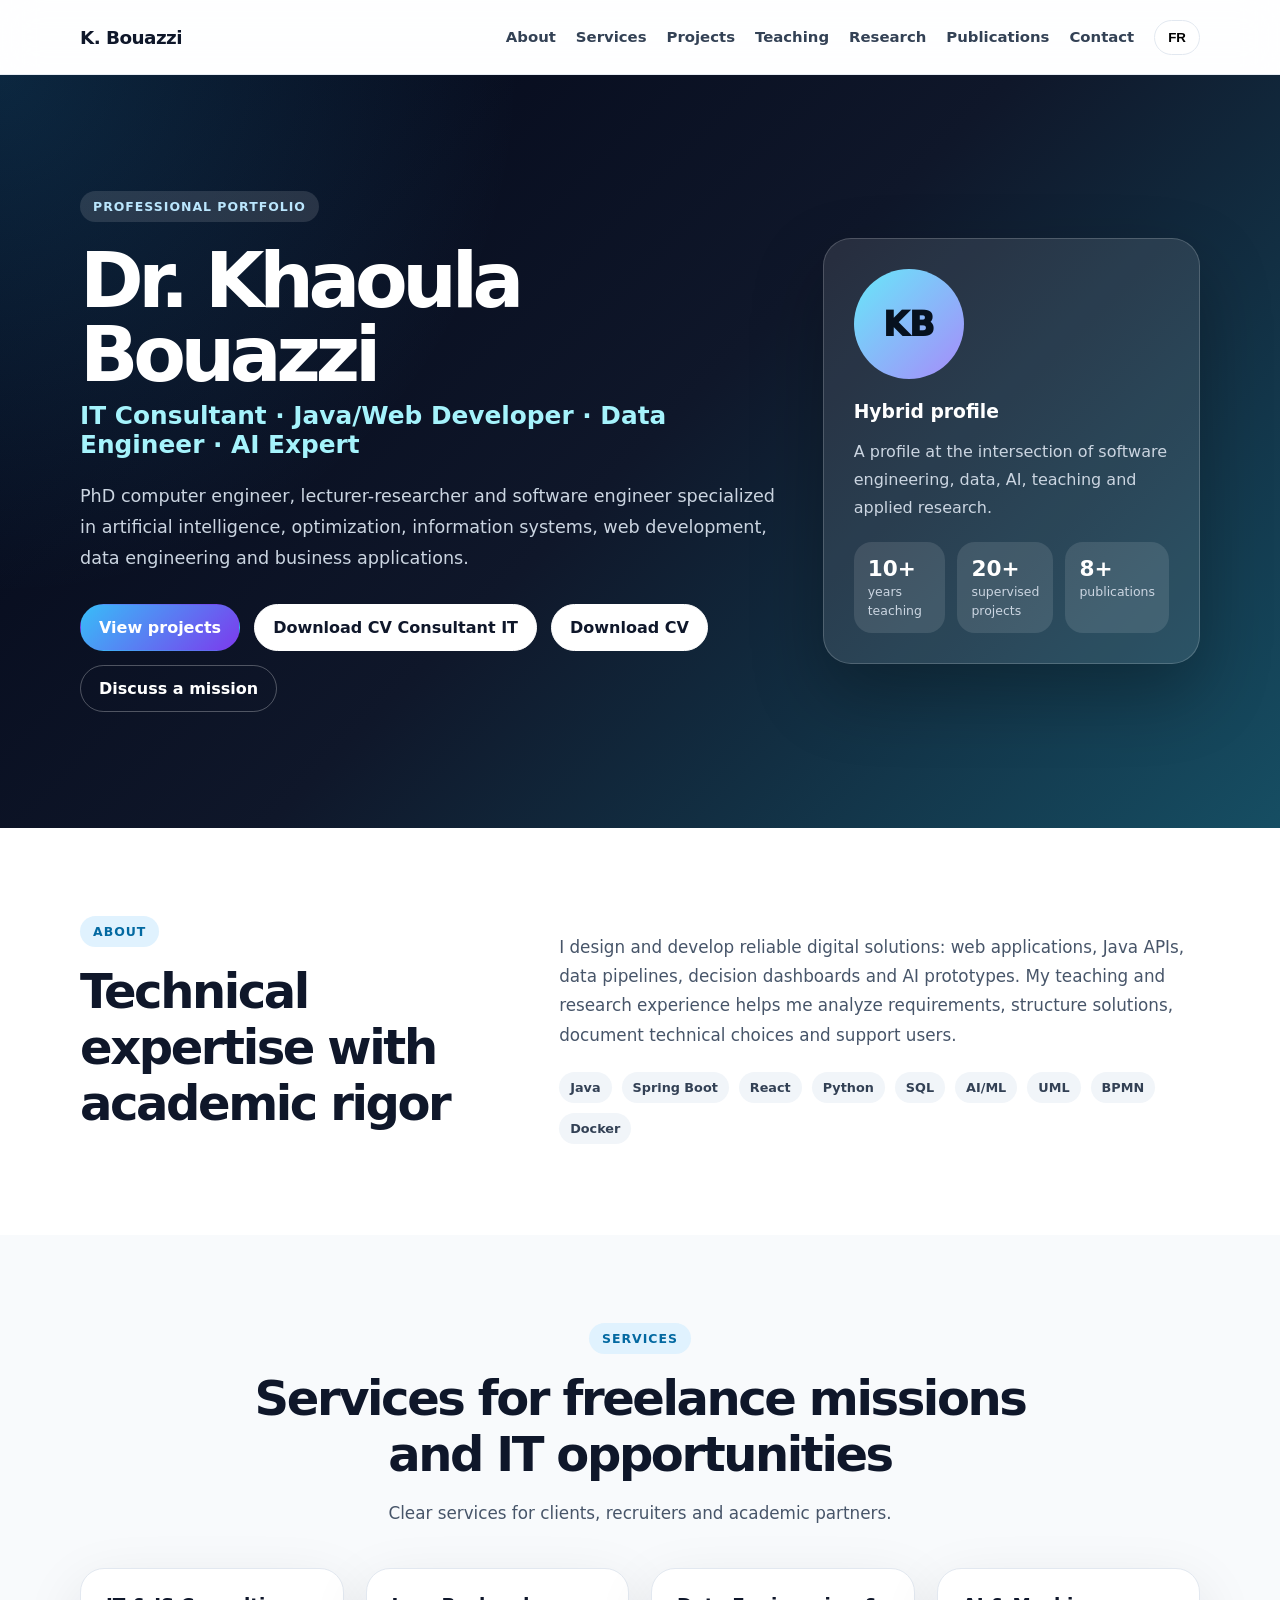
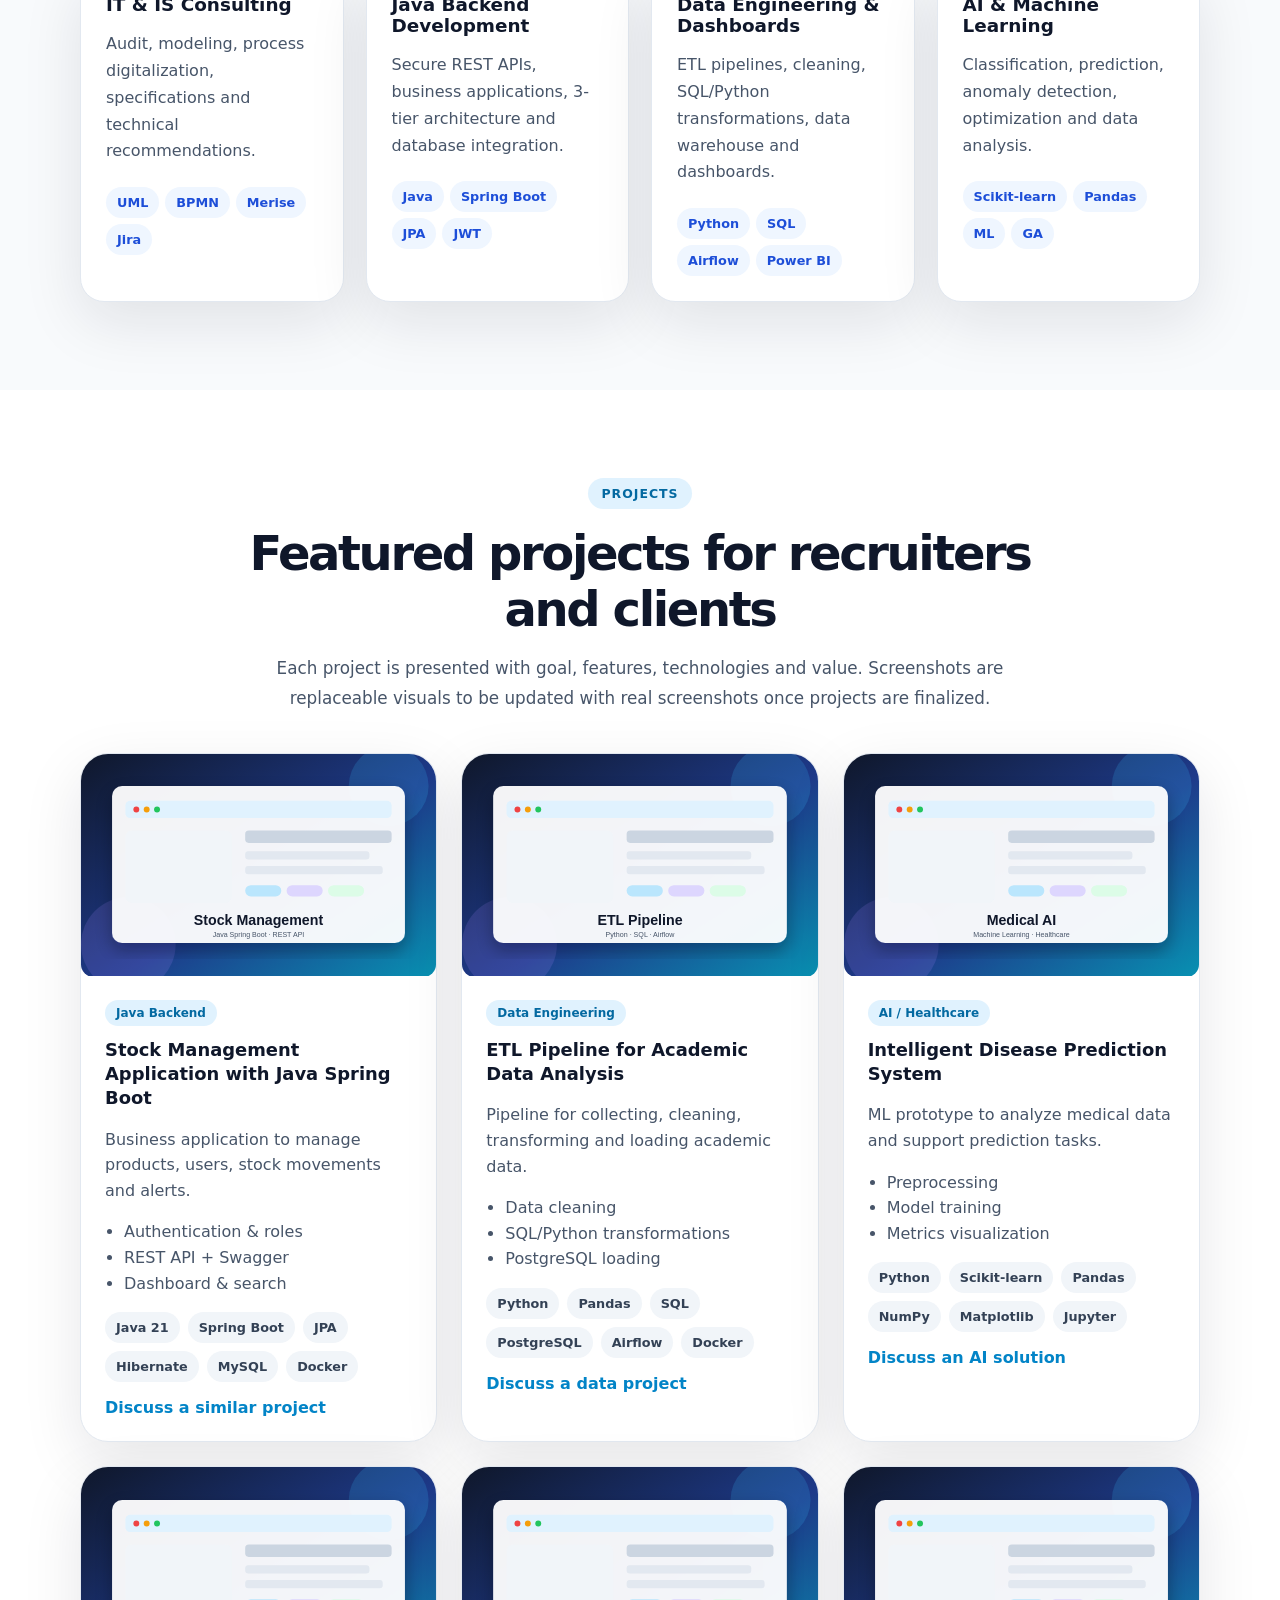
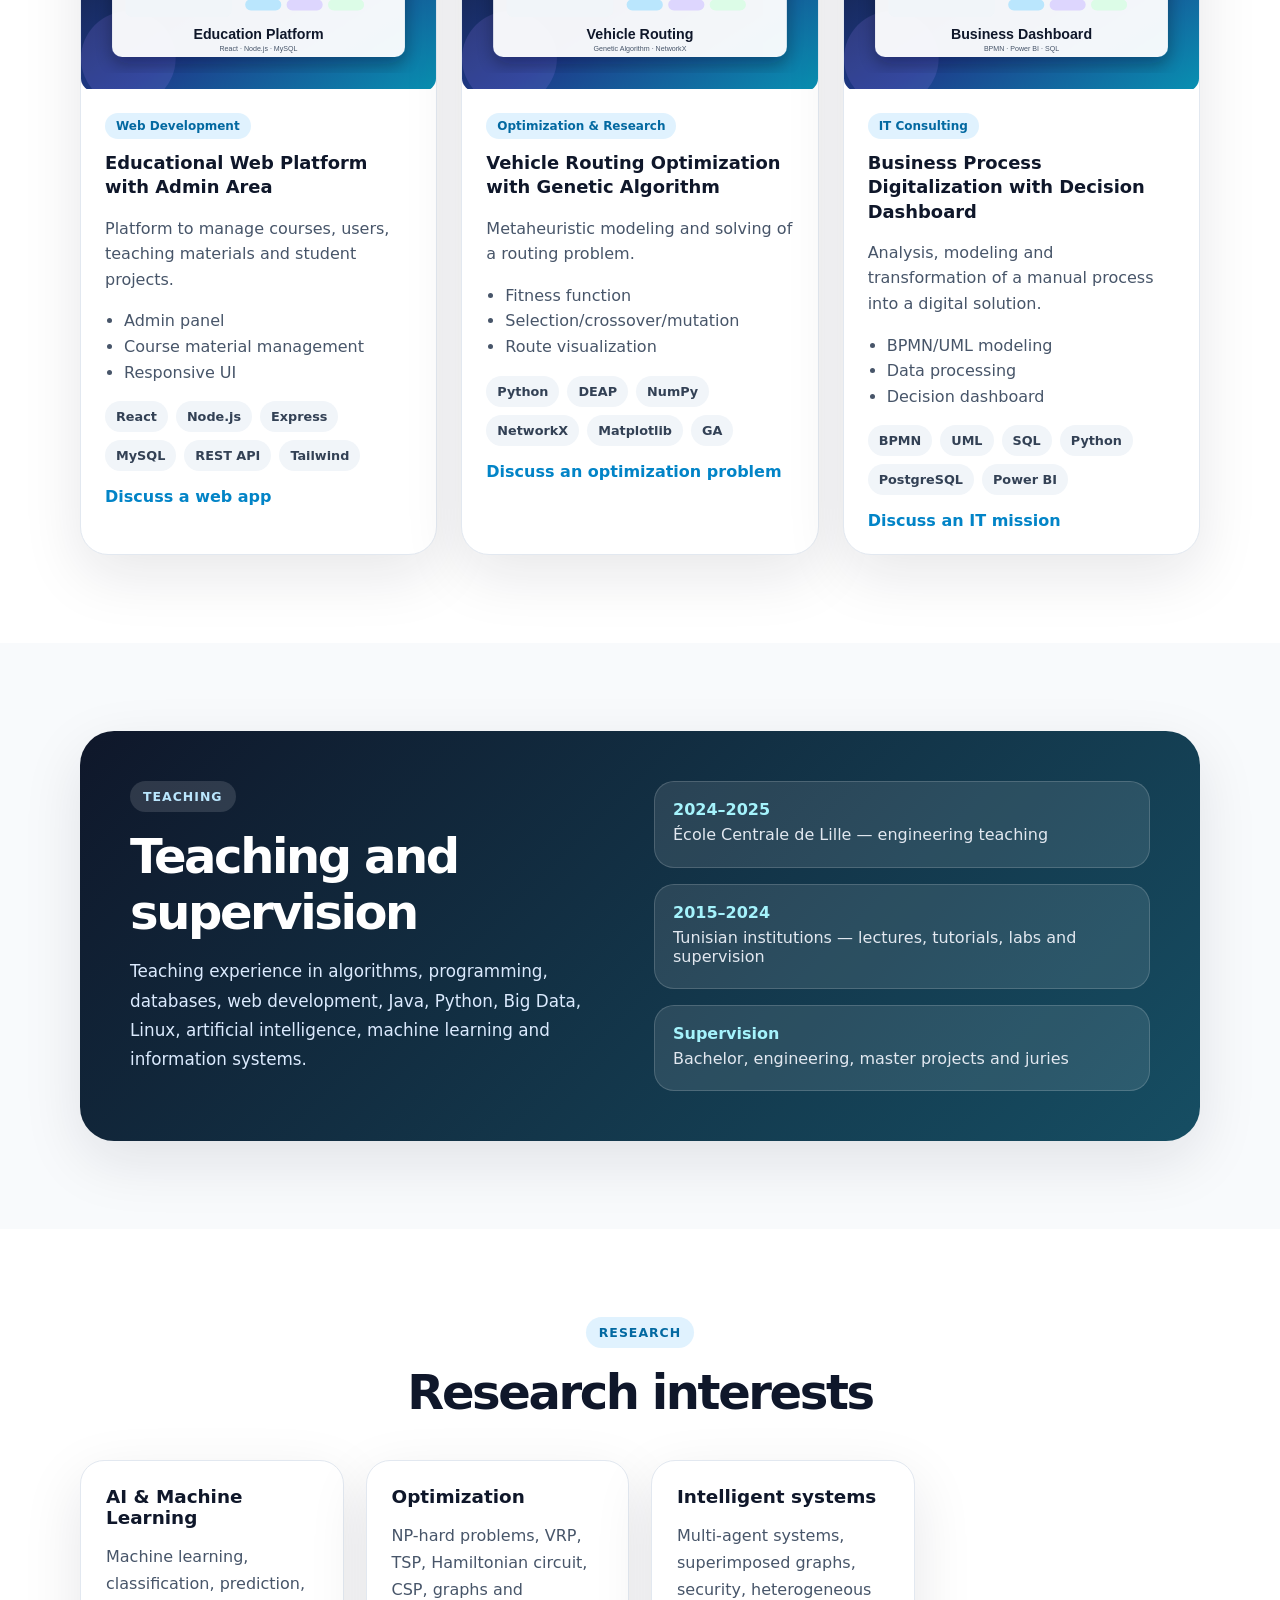
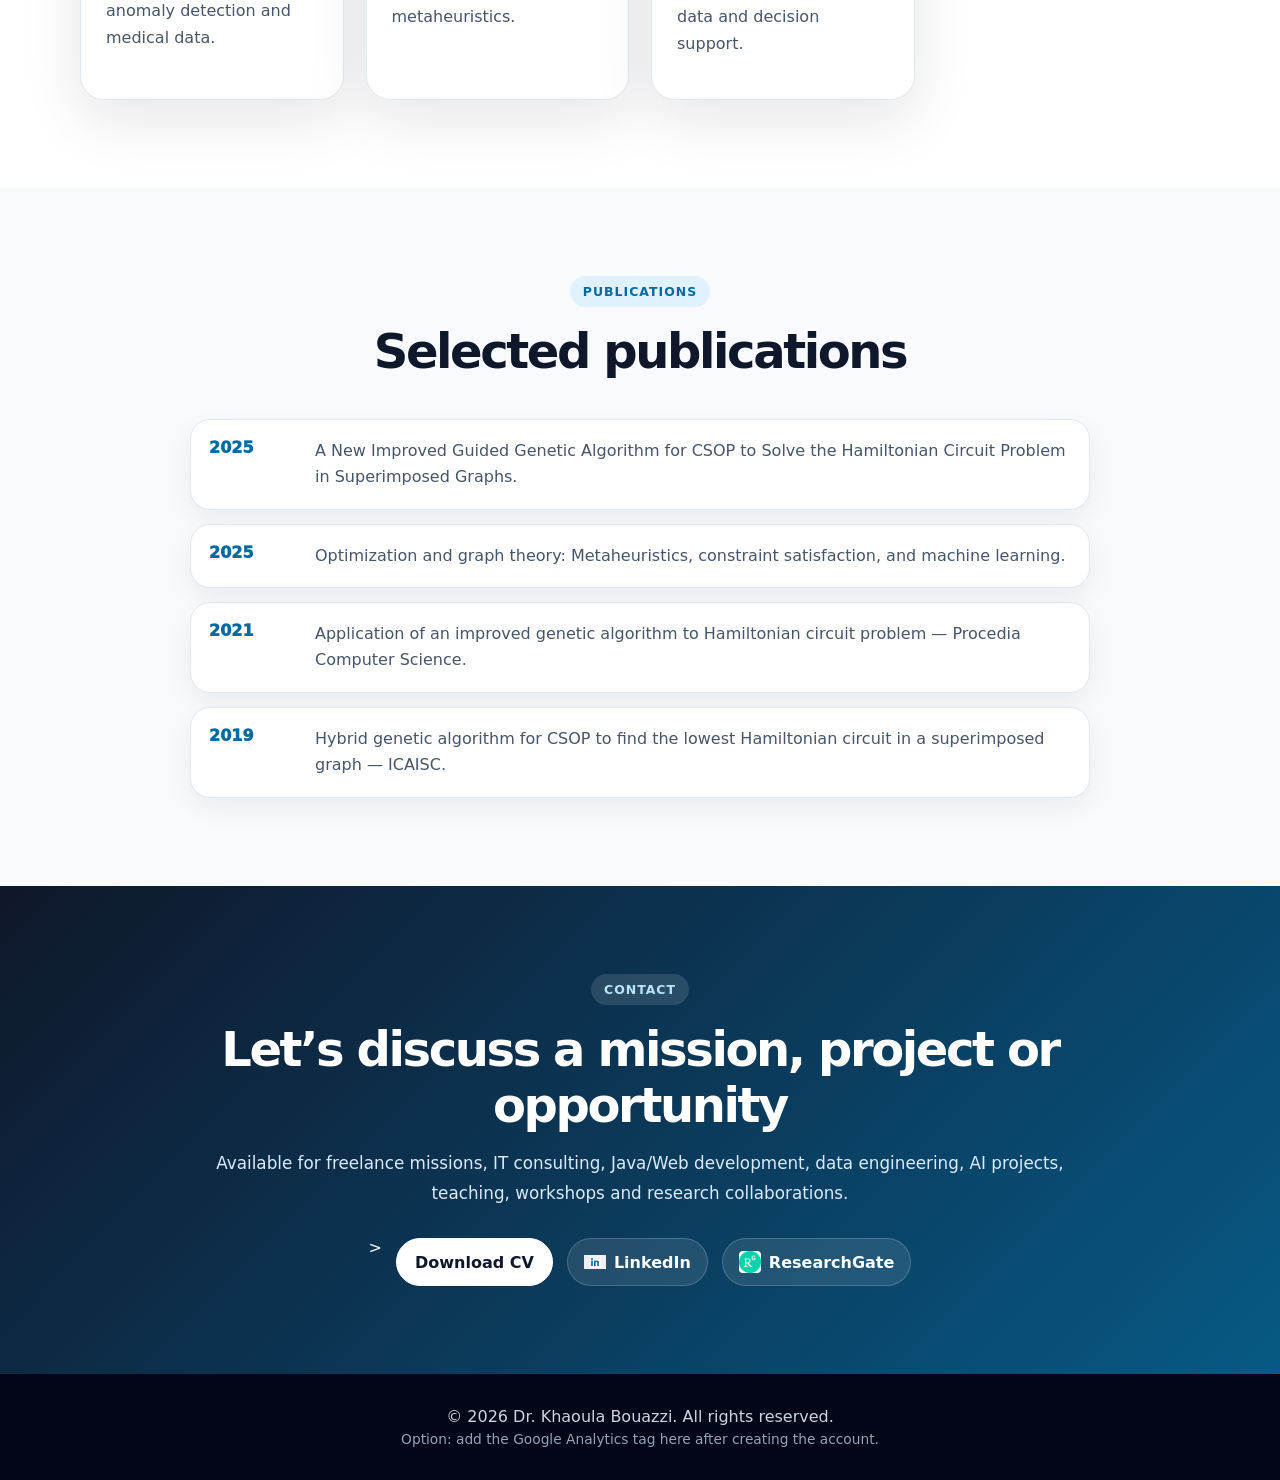
==== index.html @ 7580ad0c "Update index.html" ====
<!DOCTYPE html>
<html lang="en">
<head>
  <meta charset="UTF-8" />
  <meta name="viewport" content="width=device-width, initial-scale=1.0" />
  <meta name="description" content="Portfolio of Dr. Khaoula Bouazzi - Software Engineering, IT Consulting, Data Engineering, AI, Teaching and Research." />
  <title>Dr. Khaoula Bouazzi | IT, Java, Data & AI Portfolio</title>
  <link rel="stylesheet" href="styles.css" />
</head>
<body>
  <header class="site-header">
    <nav class="navbar container">
      <a href="#home" class="brand">K. Bouazzi</a>
      <button class="menu-toggle" aria-label="Open menu">☰</button>
      <div class="nav-links">
        <a href="#about" data-fr="À propos" data-en="About">About</a>
        <a href="#services" data-fr="Services" data-en="Services">Services</a>
        <a href="#projects" data-fr="Projets" data-en="Projects">Projects</a>
        <a href="#teaching" data-fr="Enseignement" data-en="Teaching">Teaching</a>
        <a href="#research" data-fr="Recherche" data-en="Research">Research</a>
        <a href="#publications" data-fr="Publications" data-en="Publications">Publications</a>
        <a href="#contact" data-fr="Contact" data-en="Contact">Contact</a>
        <button id="langToggle" class="lang-toggle" type="button">FR</button>
      </div>
    </nav>
  </header>

  <main>
    <section id="home" class="hero section">
      <div class="container hero-grid">
        <div class="hero-content">
          <span class="eyebrow" data-fr="Portfolio professionnel" data-en="Professional portfolio">Professional portfolio</span>
          <h1 data-fr="Dr. Khaoula Bouazzi" data-en="Dr. Khaoula Bouazzi">Dr. Khaoula Bouazzi</h1>
          <h2 data-fr="Consultante IT · Développeuse Java/Web · Data Engineer · Experte IA" data-en="IT Consultant · Java/Web Developer · Data Engineer · AI Expert">IT Consultant · Java/Web Developer · Data Engineer · AI Expert</h2>
          <p data-fr="Docteur ingénieure en informatique, enseignante-chercheuse et ingénieure logiciel, spécialisée en intelligence artificielle, optimisation, systèmes d’information, développement web, data engineering et applications métier." data-en="PhD computer engineer, lecturer-researcher and software engineer specialized in artificial intelligence, optimization, information systems, web development, data engineering and business applications.">PhD computer engineer, lecturer-researcher and software engineer specialized in artificial intelligence, optimization, information systems, web development, data engineering and business applications.</p>
          <div class="hero-actions">
            <a class="btn primary" href="#projects" data-fr="Voir les projets" data-en="View projects">View projects</a>
            <a class="btn secondary" href="assets/cv-khaoula-bouazzi-2026.pdf" target="_blank" data-fr="Télécharger le CV" data-en="Download CV Consultant IT">Download CV Detaillé Ens/rech</a>
           
            <a class="btn secondary" href="assets/cv-khaoula-bouazzi-2026.pdf" target="_blank" data-fr="Télécharger le CV" data-en="Download CV">Download CV Detaillé Ens/rech</a>
            <a class="btn ghost" href="#contact" data-fr="Discuter d’une mission" data-en="Discuss a mission">Discuss a mission</a>
          </div>
        </div>
        <aside class="hero-card">
          <div class="profile-circle">KB</div>
          <h3 data-fr="Profil hybride" data-en="Hybrid profile">Hybrid profile</h3>
          <p data-fr="Un profil à l’intersection du développement logiciel, de la data, de l’IA, de l’enseignement et de la recherche appliquée." data-en="A profile at the intersection of software engineering, data, AI, teaching and applied research.">A profile at the intersection of software engineering, data, AI, teaching and applied research.</p>
          <div class="stats">
            <div><strong>10+</strong><span data-fr="années enseignement" data-en="years teaching">years teaching</span></div>
            <div><strong>20+</strong><span data-fr="projets encadrés" data-en="supervised projects">supervised projects</span></div>
            <div><strong>8+</strong><span data-fr="publications" data-en="publications">publications</span></div>
          </div>
        </aside>
      </div>
    </section>

    <section id="about" class="section light">
      <div class="container two-col">
        <div>
          <span class="section-tag" data-fr="À propos" data-en="About">About</span>
          <h2 data-fr="Une expertise technique avec une rigueur académique" data-en="Technical expertise with academic rigor">Technical expertise with academic rigor</h2>
        </div>
        <div>
          <p data-fr="Je conçois et développe des solutions numériques fiables : applications web, APIs Java, pipelines de données, dashboards décisionnels et prototypes IA. Mon expérience en enseignement et recherche me permet d’analyser les besoins, structurer les solutions, documenter les choix techniques et accompagner les utilisateurs." data-en="I design and develop reliable digital solutions: web applications, Java APIs, data pipelines, decision dashboards and AI prototypes. My teaching and research experience helps me analyze requirements, structure solutions, document technical choices and support users.">I design and develop reliable digital solutions: web applications, Java APIs, data pipelines, decision dashboards and AI prototypes. My teaching and research experience helps me analyze requirements, structure solutions, document technical choices and support users.</p>
          <div class="chips">
            <span>Java</span><span>Spring Boot</span><span>React</span><span>Python</span><span>SQL</span><span>AI/ML</span><span>UML</span><span>BPMN</span><span>Docker</span>
          </div>
        </div>
      </div>
    </section>

    <section id="services" class="section">
      <div class="container">
        <div class="section-header">
          <span class="section-tag" data-fr="Services" data-en="Services">Services</span>
          <h2 data-fr="Services pour missions freelance et opportunités IT" data-en="Services for freelance missions and IT opportunities">Services for freelance missions and IT opportunities</h2>
          <p data-fr="Des services lisibles pour clients, recruteurs et partenaires académiques." data-en="Clear services for clients, recruiters and academic partners.">Clear services for clients, recruiters and academic partners.</p>
        </div>
        <div class="services-grid">
          <article class="service-card"><h3 data-fr="Consulting IT & SI" data-en="IT & IS Consulting">IT & IS Consulting</h3><p data-fr="Audit, modélisation, digitalisation de processus, cahier des charges et recommandations techniques." data-en="Audit, modeling, process digitalization, specifications and technical recommendations.">Audit, modeling, process digitalization, specifications and technical recommendations.</p><span>UML</span><span>BPMN</span><span>Merise</span><span>Jira</span></article>
          <article class="service-card"><h3 data-fr="Développement Java Backend" data-en="Java Backend Development">Java Backend Development</h3><p data-fr="APIs REST sécurisées, applications métier, architecture 3-tiers et intégration base de données." data-en="Secure REST APIs, business applications, 3-tier architecture and database integration.">Secure REST APIs, business applications, 3-tier architecture and database integration.</p><span>Java</span><span>Spring Boot</span><span>JPA</span><span>JWT</span></article>
          <article class="service-card"><h3 data-fr="Data Engineering & Dashboards" data-en="Data Engineering & Dashboards">Data Engineering & Dashboards</h3><p data-fr="Pipelines ETL, nettoyage, transformation SQL/Python, data warehouse et tableaux de bord." data-en="ETL pipelines, cleaning, SQL/Python transformations, data warehouse and dashboards.">ETL pipelines, cleaning, SQL/Python transformations, data warehouse and dashboards.</p><span>Python</span><span>SQL</span><span>Airflow</span><span>Power BI</span></article>
          <article class="service-card"><h3 data-fr="IA & Machine Learning" data-en="AI & Machine Learning">AI & Machine Learning</h3><p data-fr="Classification, prédiction, détection d’anomalies, optimisation et analyse de données." data-en="Classification, prediction, anomaly detection, optimization and data analysis.">Classification, prediction, anomaly detection, optimization and data analysis.</p><span>Scikit-learn</span><span>Pandas</span><span>ML</span><span>GA</span></article>
        </div>
      </div>
    </section>

    <section id="projects" class="section light">
      <div class="container">
        <div class="section-header">
          <span class="section-tag" data-fr="Projets" data-en="Projects">Projects</span>
          <h2 data-fr="Projets prioritaires pour recruteurs et clients" data-en="Featured projects for recruiters and clients">Featured projects for recruiters and clients</h2>
          <p data-fr="Chaque projet est présenté avec objectif, fonctionnalités, technologies et valeur ajoutée. Les captures sont des visuels remplaçables par de vraies captures une fois les projets finalisés." data-en="Each project is presented with goal, features, technologies and value. Screenshots are replaceable visuals to be updated with real screenshots once projects are finalized.">Each project is presented with goal, features, technologies and value. Screenshots are replaceable visuals to be updated with real screenshots once projects are finalized.</p>
        </div>

        <div class="projects-grid">
          <article class="project-card"><img src="assets/projects/stock-management.svg" alt="Stock management project"><div class="project-body"><div class="project-category">Java Backend</div><h3 data-fr="Application de gestion de stock avec Java Spring Boot" data-en="Stock Management Application with Java Spring Boot">Stock Management Application with Java Spring Boot</h3><p data-fr="Application métier pour gérer produits, utilisateurs, mouvements de stock et alertes." data-en="Business application to manage products, users, stock movements and alerts.">Business application to manage products, users, stock movements and alerts.</p><ul><li>Authentication & roles</li><li>REST API + Swagger</li><li>Dashboard & search</li></ul><div class="tech-stack"><span>Java 21</span><span>Spring Boot</span><span>JPA</span><span>Hibernate</span><span>MySQL</span><span>Docker</span></div><a class="project-link" href="#contact" data-fr="Discuter d’un projet similaire" data-en="Discuss a similar project">Discuss a similar project</a></div></article>

          <article class="project-card"><img src="assets/projects/etl-pipeline.svg" alt="ETL pipeline project"><div class="project-body"><div class="project-category">Data Engineering</div><h3 data-fr="Pipeline ETL pour analyse de données académiques" data-en="ETL Pipeline for Academic Data Analysis">ETL Pipeline for Academic Data Analysis</h3><p data-fr="Pipeline de collecte, nettoyage, transformation et chargement de données pédagogiques." data-en="Pipeline for collecting, cleaning, transforming and loading academic data.">Pipeline for collecting, cleaning, transforming and loading academic data.</p><ul><li>Data cleaning</li><li>SQL/Python transformations</li><li>PostgreSQL loading</li></ul><div class="tech-stack"><span>Python</span><span>Pandas</span><span>SQL</span><span>PostgreSQL</span><span>Airflow</span><span>Docker</span></div><a class="project-link" href="#contact" data-fr="Discuter d’un projet data" data-en="Discuss a data project">Discuss a data project</a></div></article>

          <article class="project-card"><img src="assets/projects/medical-ai.svg" alt="Medical AI project"><div class="project-body"><div class="project-category">AI / Healthcare</div><h3 data-fr="Système intelligent de prédiction de maladies" data-en="Intelligent Disease Prediction System">Intelligent Disease Prediction System</h3><p data-fr="Prototype ML pour analyser des données médicales et aider à la prédiction." data-en="ML prototype to analyze medical data and support prediction tasks.">ML prototype to analyze medical data and support prediction tasks.</p><ul><li>Preprocessing</li><li>Model training</li><li>Metrics visualization</li></ul><div class="tech-stack"><span>Python</span><span>Scikit-learn</span><span>Pandas</span><span>NumPy</span><span>Matplotlib</span><span>Jupyter</span></div><a class="project-link" href="#contact" data-fr="Discuter d’une solution IA" data-en="Discuss an AI solution">Discuss an AI solution</a></div></article>

          <article class="project-card"><img src="assets/projects/education-platform.svg" alt="Education platform project"><div class="project-body"><div class="project-category">Web Development</div><h3 data-fr="Plateforme web éducative avec espace administrateur" data-en="Educational Web Platform with Admin Area">Educational Web Platform with Admin Area</h3><p data-fr="Plateforme pour gérer cours, utilisateurs, supports et projets étudiants." data-en="Platform to manage courses, users, teaching materials and student projects.">Platform to manage courses, users, teaching materials and student projects.</p><ul><li>Admin panel</li><li>Course material management</li><li>Responsive UI</li></ul><div class="tech-stack"><span>React</span><span>Node.js</span><span>Express</span><span>MySQL</span><span>REST API</span><span>Tailwind</span></div><a class="project-link" href="#contact" data-fr="Discuter d’une application web" data-en="Discuss a web app">Discuss a web app</a></div></article>

          <article class="project-card"><img src="assets/projects/routing-ga.svg" alt="Vehicle routing project"><div class="project-body"><div class="project-category">Optimization & Research</div><h3 data-fr="Optimisation du routage de véhicules par algorithme génétique" data-en="Vehicle Routing Optimization with Genetic Algorithm">Vehicle Routing Optimization with Genetic Algorithm</h3><p data-fr="Modélisation et résolution métaheuristique d’un problème de routage." data-en="Metaheuristic modeling and solving of a routing problem.">Metaheuristic modeling and solving of a routing problem.</p><ul><li>Fitness function</li><li>Selection/crossover/mutation</li><li>Route visualization</li></ul><div class="tech-stack"><span>Python</span><span>DEAP</span><span>NumPy</span><span>NetworkX</span><span>Matplotlib</span><span>GA</span></div><a class="project-link" href="#contact" data-fr="Discuter d’un problème d’optimisation" data-en="Discuss an optimization problem">Discuss an optimization problem</a></div></article>

          <article class="project-card"><img src="assets/projects/business-dashboard.svg" alt="Business dashboard project"><div class="project-body"><div class="project-category">IT Consulting</div><h3 data-fr="Digitalisation d’un processus métier avec dashboard décisionnel" data-en="Business Process Digitalization with Decision Dashboard">Business Process Digitalization with Decision Dashboard</h3><p data-fr="Analyse, modélisation et transformation d’un processus manuel en solution numérique." data-en="Analysis, modeling and transformation of a manual process into a digital solution.">Analysis, modeling and transformation of a manual process into a digital solution.</p><ul><li>BPMN/UML modeling</li><li>Data processing</li><li>Decision dashboard</li></ul><div class="tech-stack"><span>BPMN</span><span>UML</span><span>SQL</span><span>Python</span><span>PostgreSQL</span><span>Power BI</span></div><a class="project-link" href="#contact" data-fr="Discuter d’une mission IT" data-en="Discuss an IT mission">Discuss an IT mission</a></div></article>
        </div>
      </div>
    </section>

    <section id="teaching" class="section">
      <div class="container split-card">
        <div><span class="section-tag" data-fr="Enseignement" data-en="Teaching">Teaching</span><h2 data-fr="Enseignement et encadrement" data-en="Teaching and supervision">Teaching and supervision</h2><p data-fr="Expérience d’enseignement en algorithmique, programmation, bases de données, développement web, Java, Python, Big Data, Linux, intelligence artificielle, machine learning et systèmes d’information." data-en="Teaching experience in algorithms, programming, databases, web development, Java, Python, Big Data, Linux, artificial intelligence, machine learning and information systems.">Teaching experience in algorithms, programming, databases, web development, Java, Python, Big Data, Linux, artificial intelligence, machine learning and information systems.</p></div>
        <div class="timeline"><div><strong>2024–2025</strong><span data-fr="École Centrale de Lille — enseignement ingénieur" data-en="École Centrale de Lille — engineering teaching">École Centrale de Lille — engineering teaching</span></div><div><strong>2015–2024</strong><span data-fr="Institutions tunisiennes — cours, TD, TP et encadrements" data-en="Tunisian institutions — lectures, tutorials, labs and supervision">Tunisian institutions — lectures, tutorials, labs and supervision</span></div><div><strong>Supervision</strong><span data-fr="PFE, PFA, projets ingénieur, masters et jurys" data-en="Bachelor, engineering, master projects and juries">Bachelor, engineering, master projects and juries</span></div></div>
      </div>
    </section>

    <section id="research" class="section light">
      <div class="container">
        <div class="section-header"><span class="section-tag" data-fr="Recherche" data-en="Research">Research</span><h2 data-fr="Axes de recherche" data-en="Research interests">Research interests</h2></div>
        <div class="research-grid"><div><h3>AI & Machine Learning</h3><p data-fr="Apprentissage automatique, classification, prédiction, détection d’anomalies et données médicales." data-en="Machine learning, classification, prediction, anomaly detection and medical data.">Machine learning, classification, prediction, anomaly detection and medical data.</p></div><div><h3 data-fr="Optimisation" data-en="Optimization">Optimization</h3><p data-fr="Problèmes NP-hard, VRP, TSP, circuit hamiltonien, CSP, graphes et métaheuristiques." data-en="NP-hard problems, VRP, TSP, Hamiltonian circuit, CSP, graphs and metaheuristics.">NP-hard problems, VRP, TSP, Hamiltonian circuit, CSP, graphs and metaheuristics.</p></div><div><h3 data-fr="Systèmes intelligents" data-en="Intelligent systems">Intelligent systems</h3><p data-fr="Systèmes multi-agents, graphes superposés, sécurité, données hétérogènes et aide à la décision." data-en="Multi-agent systems, superimposed graphs, security, heterogeneous data and decision support.">Multi-agent systems, superimposed graphs, security, heterogeneous data and decision support.</p></div></div>
      </div>
    </section>

    <section id="publications" class="section">
      <div class="container">
        <div class="section-header"><span class="section-tag" data-fr="Publications" data-en="Publications">Publications</span><h2 data-fr="Publications sélectionnées" data-en="Selected publications">Selected publications</h2></div>
        <div class="publication-list">
          <article><span>2025</span><p>A New Improved Guided Genetic Algorithm for CSOP to Solve the Hamiltonian Circuit Problem in Superimposed Graphs.</p></article>
          <article><span>2025</span><p>Optimization and graph theory: Metaheuristics, constraint satisfaction, and machine learning.</p></article>
          <article><span>2021</span><p>Application of an improved genetic algorithm to Hamiltonian circuit problem — Procedia Computer Science.</p></article>
          <article><span>2019</span><p>Hybrid genetic algorithm for CSOP to find the lowest Hamiltonian circuit in a superimposed graph — ICAISC.</p></article>
        </div>
      </div>
    </section>

    <section id="contact" class="section contact-section">
      <div class="container contact-card">
        <span class="section-tag" data-fr="Contact" data-en="Contact">Contact</span>
        <h2 data-fr="Discutons d’une mission, d’un projet ou d’une opportunité" data-en="Let’s discuss a mission, project or opportunity">Let’s discuss a mission, project or opportunity</h2>
        <p data-fr="Disponible pour missions freelance, consulting IT, développement Java/Web, data engineering, projets IA, enseignement, workshops et collaborations de recherche." data-en="Available for freelance missions, IT consulting, Java/Web development, data engineering, AI projects, teaching, workshops and research collaborations.">Available for freelance missions, IT consulting, Java/Web development, data engineering, AI projects, teaching, workshops and research collaborations.</p>
        <div class="contact-actions">
>
          <a class="btn secondary" href="assets/cv-khaoula-bouazzi-2026.pdf" target="_blank" data-fr="Télécharger le CV" data-en="Download CV">Download CV</a>
          <a class="social" href="https://www.linkedin.com/in/khaoula-bouazzi" target="_blank"><img src="assets/linkedin_logo.jpg" alt="LinkedIn">LinkedIn</a>
          <a class="social" href="https://www.researchgate.net/profile/Khaoula-Bouazzi" target="_blank"><img src="assets/researchgate_logo.png" alt="ResearchGate">ResearchGate</a>
        </div>
      </div>
    </section>
  </main>

  <footer class="footer"><div class="container"><p>© <span id="year"></span> Dr. Khaoula Bouazzi. <span data-fr="Tous droits réservés." data-en="All rights reserved.">All rights reserved.</span></p><p class="privacy" data-fr="Option : ajouter ici la balise Google Analytics après création du compte." data-en="Option: add the Google Analytics tag here after creating the account.">Option: add the Google Analytics tag here after creating the account.</p></div></footer>
  <script src="script.js"></script>
</body>
</html>
---- styles.css ----
:root{--bg:#f8fafc;--ink:#0f172a;--muted:#475569;--line:#e2e8f0;--card:#fff;--blue:#0284c7;--cyan:#38bdf8;--violet:#7c3aed;--dark:#020617;--shadow:0 20px 60px rgba(15,23,42,.10)}*{box-sizing:border-box}html{scroll-behavior:smooth}body{margin:0;font-family:Inter,ui-sans-serif,system-ui,-apple-system,BlinkMacSystemFont,"Segoe UI",Arial,sans-serif;background:var(--bg);color:var(--ink)}a{color:inherit}.container{width:min(1120px,92%);margin:0 auto}.section{padding:88px 0}.light{background:#fff}.site-header{position:sticky;top:0;z-index:50;background:rgba(255,255,255,.82);backdrop-filter:blur(18px);border-bottom:1px solid rgba(226,232,240,.8)}.navbar{display:flex;align-items:center;justify-content:space-between;min-height:74px}.brand{font-weight:900;text-decoration:none;font-size:1.15rem;letter-spacing:-.03em}.nav-links{display:flex;align-items:center;gap:20px}.nav-links a{text-decoration:none;color:#334155;font-weight:700;font-size:.93rem}.nav-links a:hover{color:var(--blue)}.lang-toggle,.menu-toggle{border:1px solid var(--line);background:#fff;border-radius:999px;padding:9px 13px;font-weight:900;cursor:pointer}.menu-toggle{display:none}.hero{background:radial-gradient(circle at top left,rgba(56,189,248,.18),transparent 35%),linear-gradient(135deg,#020617,#0f172a 50%,#164e63);color:#fff;padding:116px 0}.hero-grid{display:grid;grid-template-columns:1.3fr .7fr;gap:42px;align-items:center}.eyebrow,.section-tag{display:inline-flex;align-items:center;width:max-content;padding:8px 13px;border-radius:999px;background:#e0f2fe;color:#0369a1;font-weight:900;font-size:.78rem;text-transform:uppercase;letter-spacing:.08em}.hero .eyebrow{background:rgba(255,255,255,.12);color:#bae6fd}.hero h1{font-size:clamp(2.6rem,6vw,5.3rem);line-height:.96;margin:22px 0 10px;letter-spacing:-.07em}.hero h2{margin:0 0 22px;color:#a5f3fc;font-size:clamp(1.1rem,2vw,1.55rem)}.hero p{color:#cbd5e1;font-size:1.1rem;line-height:1.75;max-width:720px}.hero-actions,.contact-actions{display:flex;gap:14px;flex-wrap:wrap;margin-top:30px}.btn{display:inline-flex;align-items:center;justify-content:center;padding:13px 18px;border-radius:999px;text-decoration:none;font-weight:900;border:1px solid transparent}.btn.primary{background:linear-gradient(135deg,var(--cyan),var(--violet));color:#fff}.btn.secondary{background:#fff;color:var(--ink);border-color:#fff}.btn.ghost{background:transparent;color:#fff;border-color:rgba(255,255,255,.28)}.hero-card{background:rgba(255,255,255,.10);border:1px solid rgba(255,255,255,.18);box-shadow:0 30px 70px rgba(0,0,0,.28);border-radius:28px;padding:30px}.profile-circle{width:110px;height:110px;border-radius:50%;display:grid;place-items:center;background:linear-gradient(135deg,#67e8f9,#a78bfa);color:#06111f;font-size:2.1rem;font-weight:1000;margin-bottom:22px}.hero-card h3{margin:0 0 10px}.hero-card p{font-size:1rem}.stats{display:grid;grid-template-columns:repeat(3,1fr);gap:12px;margin-top:20px}.stats div{background:rgba(255,255,255,.11);border-radius:18px;padding:14px}.stats strong{display:block;font-size:1.35rem}.stats span{font-size:.78rem;color:#cbd5e1}.two-col{display:grid;grid-template-columns:.8fr 1.2fr;gap:52px}.two-col h2,.section-header h2,.split-card h2,.contact-card h2{font-size:clamp(2rem,4vw,3rem);letter-spacing:-.05em;margin:16px 0}.two-col p,.section-header p,.split-card p,.contact-card p{color:var(--muted);line-height:1.75;font-size:1.05rem}.chips{display:flex;flex-wrap:wrap;gap:10px;margin-top:22px}.chips span,.tech-stack span,.service-card span{padding:8px 11px;border-radius:999px;background:#f1f5f9;color:#334155;font-size:.8rem;font-weight:800}.section-header{text-align:center;max-width:820px;margin:0 auto 40px}.section-header .section-tag{margin:0 auto}.services-grid,.research-grid{display:grid;grid-template-columns:repeat(4,1fr);gap:22px}.service-card,.research-grid div{background:#fff;border:1px solid var(--line);border-radius:24px;padding:25px;box-shadow:var(--shadow)}.service-card h3,.research-grid h3{margin:0 0 12px;font-size:1.15rem}.service-card p,.research-grid p{color:var(--muted);line-height:1.68}.service-card span{display:inline-block;margin:6px 6px 0 0;background:#eff6ff;color:#1d4ed8}.projects-grid{display:grid;grid-template-columns:repeat(3,1fr);gap:24px}.project-card{overflow:hidden;background:#fff;border:1px solid var(--line);border-radius:28px;box-shadow:var(--shadow);transition:.25s}.project-card:hover{transform:translateY(-6px);box-shadow:0 26px 70px rgba(15,23,42,.16)}.project-card img{width:100%;display:block;aspect-ratio:16/10;object-fit:cover}.project-body{padding:24px}.project-category{display:inline-block;margin-bottom:12px;padding:6px 11px;border-radius:999px;background:#e0f2fe;color:#0369a1;font-weight:900;font-size:.75rem}.project-card h3{font-size:1.12rem;line-height:1.35;margin:0 0 10px}.project-card p,.project-card li{color:var(--muted);line-height:1.6}.project-card ul{padding-left:19px}.tech-stack{display:flex;flex-wrap:wrap;gap:8px;margin:16px 0}.project-link{font-weight:900;color:var(--blue);text-decoration:none}.project-link:hover{text-decoration:underline}.split-card{display:grid;grid-template-columns:1fr 1fr;gap:28px;background:linear-gradient(135deg,#0f172a,#164e63);color:#fff;border-radius:34px;padding:50px;box-shadow:var(--shadow)}.split-card .section-tag{background:rgba(255,255,255,.13);color:#bae6fd}.split-card p{color:#dbeafe}.timeline{display:grid;gap:16px}.timeline div{padding:18px;border-radius:20px;background:rgba(255,255,255,.10);border:1px solid rgba(255,255,255,.16)}.timeline strong{display:block;margin-bottom:6px;color:#a5f3fc}.timeline span{color:#e2e8f0}.publication-list{display:grid;gap:14px;max-width:900px;margin:0 auto}.publication-list article{display:grid;grid-template-columns:90px 1fr;gap:16px;align-items:start;background:#fff;border:1px solid var(--line);border-radius:20px;padding:18px;box-shadow:0 10px 28px rgba(15,23,42,.06)}.publication-list span{font-weight:1000;color:#0369a1}.publication-list p{margin:0;color:var(--muted);line-height:1.65}.contact-section{background:linear-gradient(135deg,#0f172a,#075985);color:#fff}.contact-card{text-align:center;max-width:920px}.contact-card .section-tag{margin:0 auto;background:rgba(255,255,255,.12);color:#bae6fd}.contact-card p{color:#dbeafe}.contact-actions{justify-content:center}.social{display:inline-flex;align-items:center;gap:8px;padding:12px 16px;background:rgba(255,255,255,.10);border:1px solid rgba(255,255,255,.18);border-radius:999px;color:#fff;text-decoration:none;font-weight:900}.social img{width:22px;height:22px;object-fit:contain;border-radius:4px}.footer{padding:28px 0;background:#020617;color:#cbd5e1;text-align:center}.footer p{margin:5px 0}.privacy{font-size:.86rem;color:#94a3b8}@media (max-width:980px){.hero-grid,.two-col,.split-card{grid-template-columns:1fr}.services-grid{grid-template-columns:repeat(2,1fr)}.projects-grid{grid-template-columns:repeat(2,1fr)}.research-grid{grid-template-columns:1fr}}@media (max-width:760px){.menu-toggle{display:block}.nav-links{position:absolute;left:4%;right:4%;top:76px;display:none;flex-direction:column;align-items:flex-start;background:#fff;border:1px solid var(--line);box-shadow:var(--shadow);padding:20px;border-radius:22px}.nav-links.open{display:flex}.services-grid,.projects-grid{grid-template-columns:1fr}.stats{grid-template-columns:1fr}.section{padding:62px 0}.hero{padding:82px 0}.split-card{padding:30px}.publication-list article{grid-template-columns:1fr}}
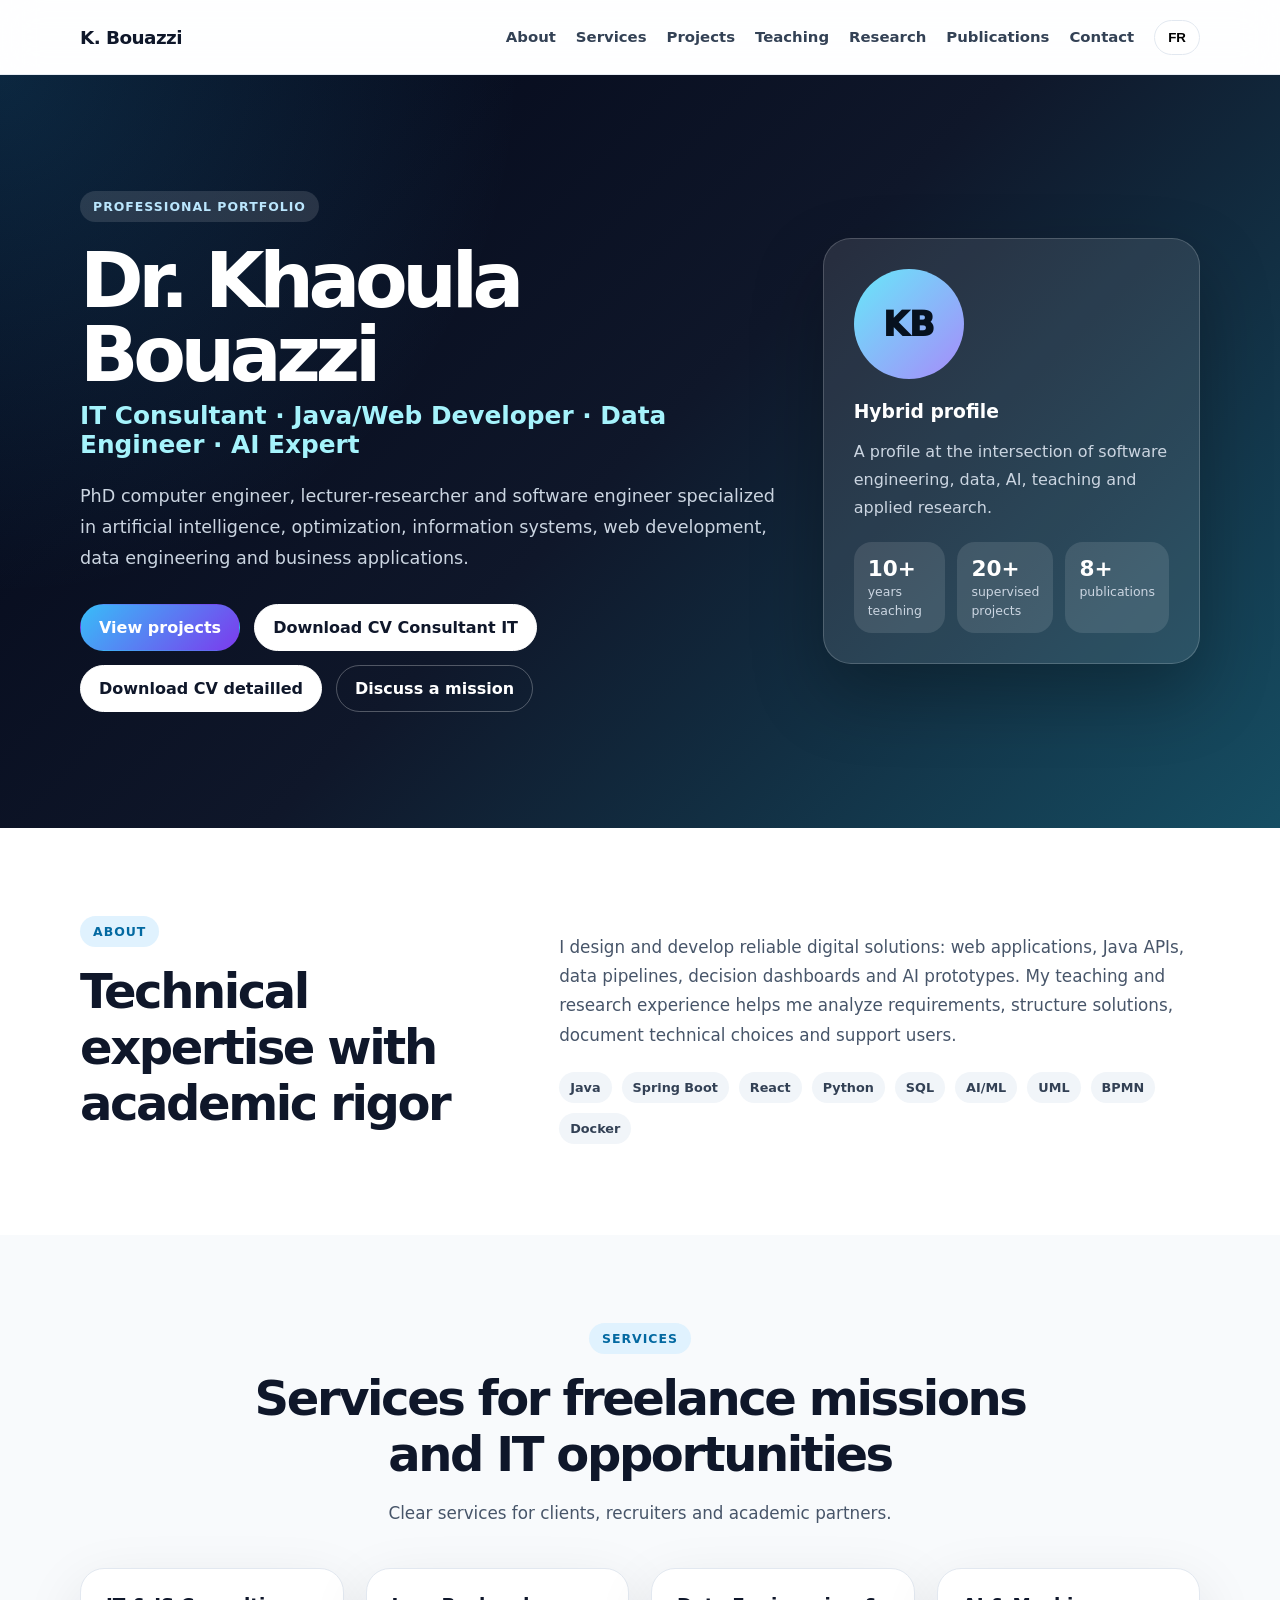
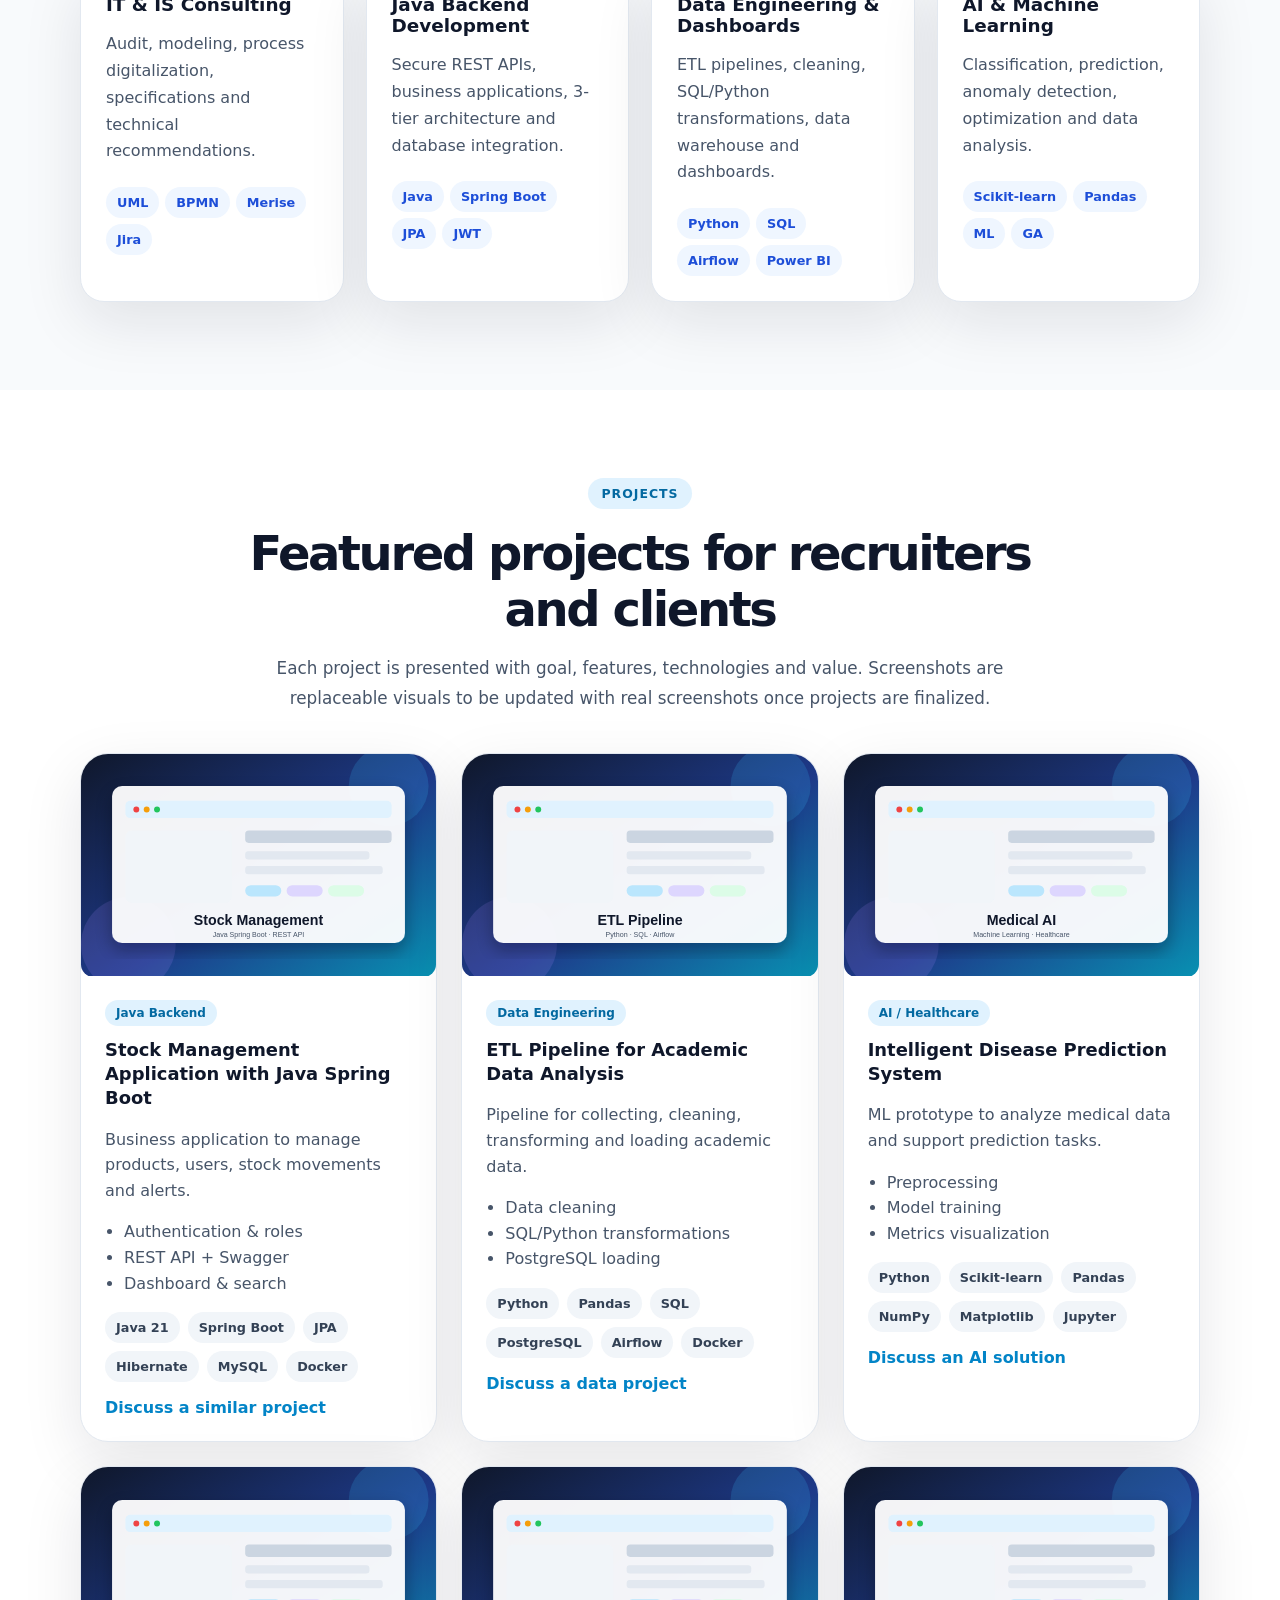
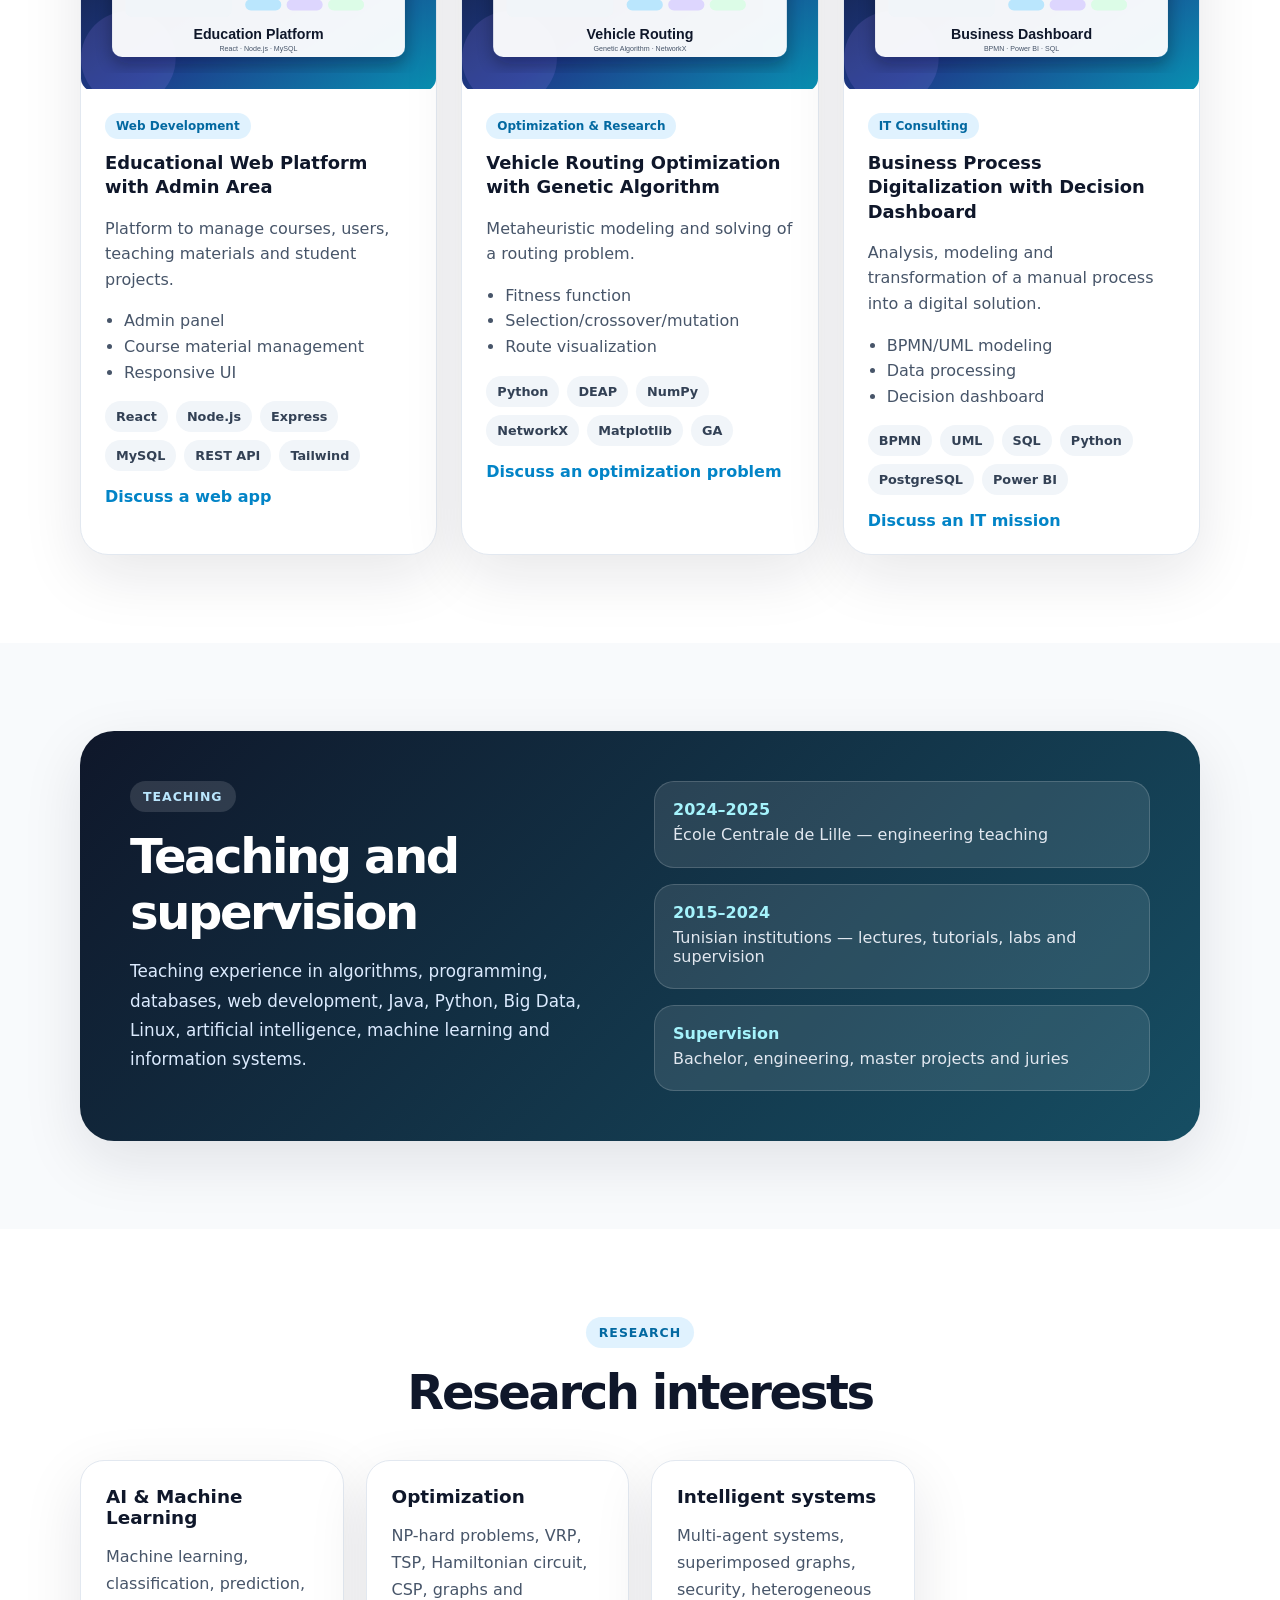
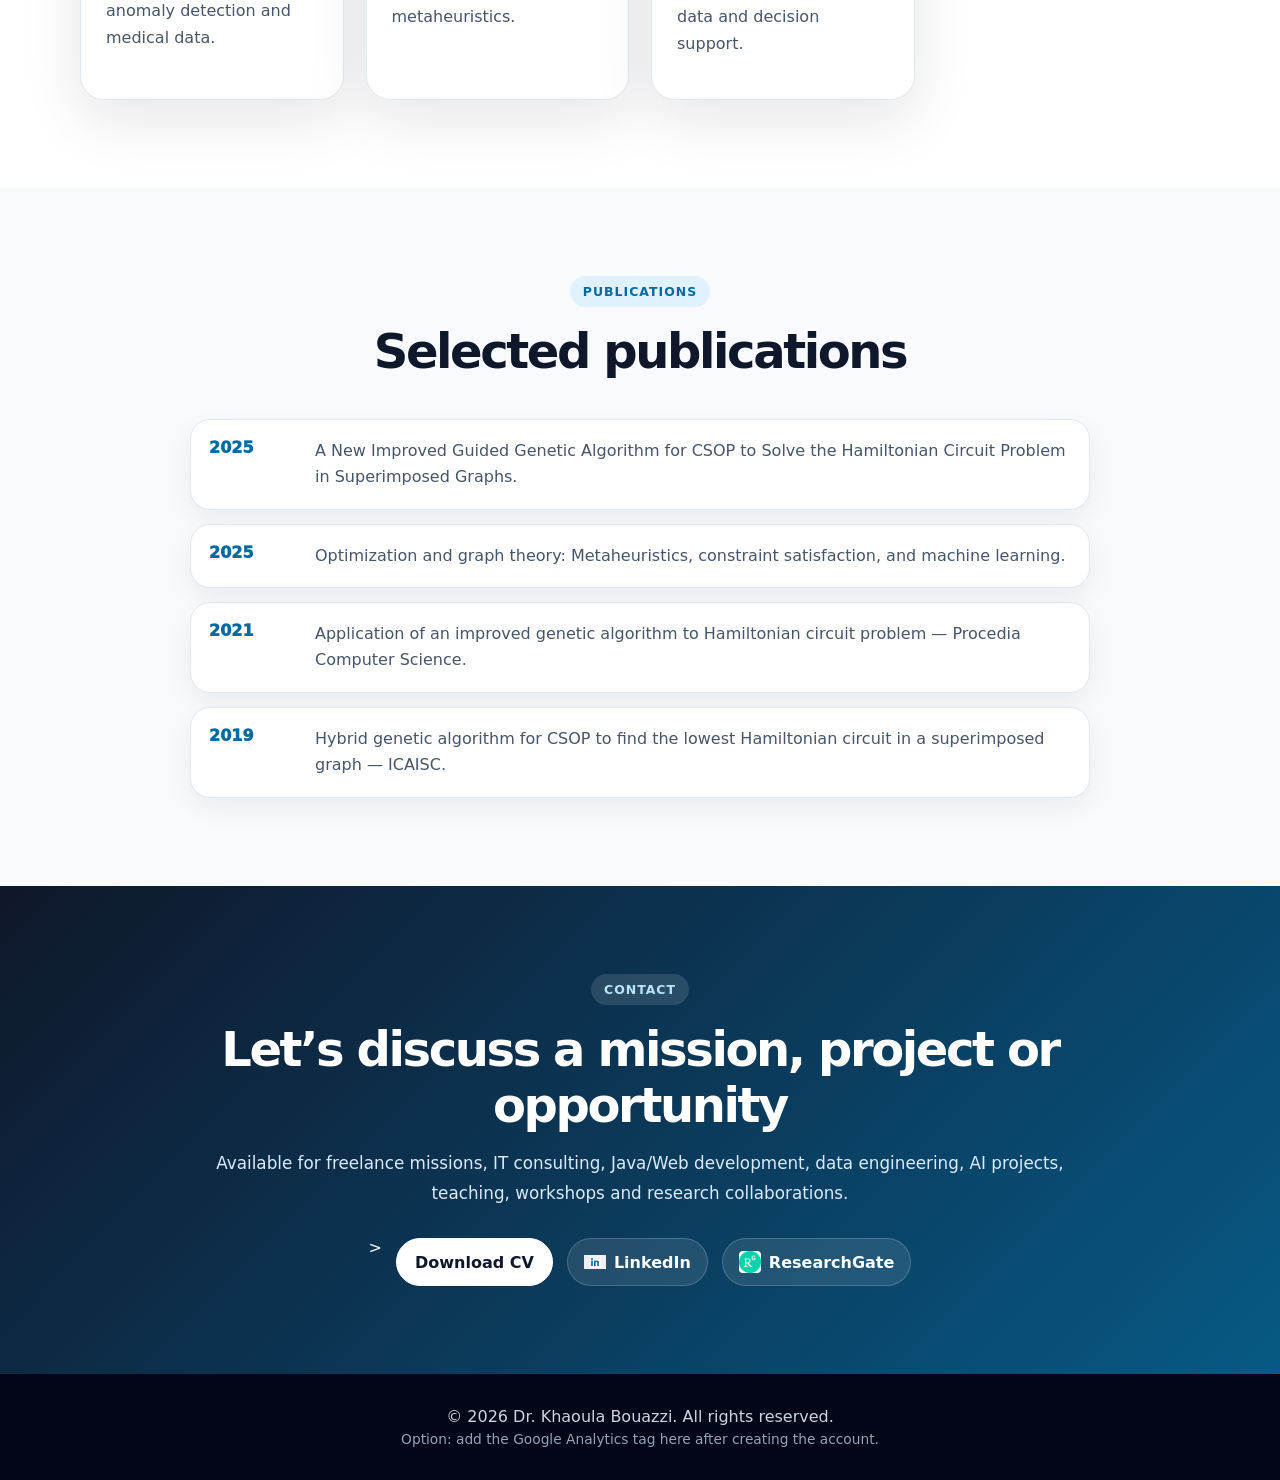
==== commit 40c90bf4: "index.html" ====
--- a/index.html
+++ b/index.html
@@ -35,10 +35,10 @@
           <p data-fr="Docteur ingénieure en informatique, enseignante-chercheuse et ingénieure logiciel, spécialisée en intelligence artificielle, optimisation, systèmes d’information, développement web, data engineering et applications métier." data-en="PhD computer engineer, lecturer-researcher and software engineer specialized in artificial intelligence, optimization, information systems, web development, data engineering and business applications.">PhD computer engineer, lecturer-researcher and software engineer specialized in artificial intelligence, optimization, information systems, web development, data engineering and business applications.</p>
           <div class="hero-actions">
             <a class="btn primary" href="#projects" data-fr="Voir les projets" data-en="View projects">View projects</a>
-            <a class="btn secondary" href="assets/cv-khaoula-bouazzi-2026.pdf" target="_blank" data-fr="Télécharger le CV" data-en="Download CV Consultant IT">Download CV Detaillé Ens/rech</a>
+            <a class="btn secondary" href="assets/cv-khaoula-bouazzi-2026.pdf" target="_blank" data-fr="Télécharger le CV consultant IT" data-en="Download CV Consultant IT">Download CV Detaillé Ens/rech</a>
            
-            <a class="btn secondary" href="assets/cv-khaoula-bouazzi-2026.pdf" target="_blank" data-fr="Télécharger le CV" data-en="Download CV">Download CV Detaillé Ens/rech</a>
-            <a class="btn ghost" href="#contact" data-fr="Discuter d’une mission" data-en="Discuss a mission">Discuss a mission</a>
+            <a class="btn secondary" href="assets/cv-khaoula-bouazzi-2026.pdf" target="_blank" data-fr="Télécharger le CV Detaillé" data-en="Download CV detailled">Download detailled CV </a>
+            <a class="btn ghost" href="#contact" data-fr="Discuter d’une mission" data-en="Discuss a mission">Discuss a mission</a>    
           </div>
         </div>
         <aside class="hero-card">
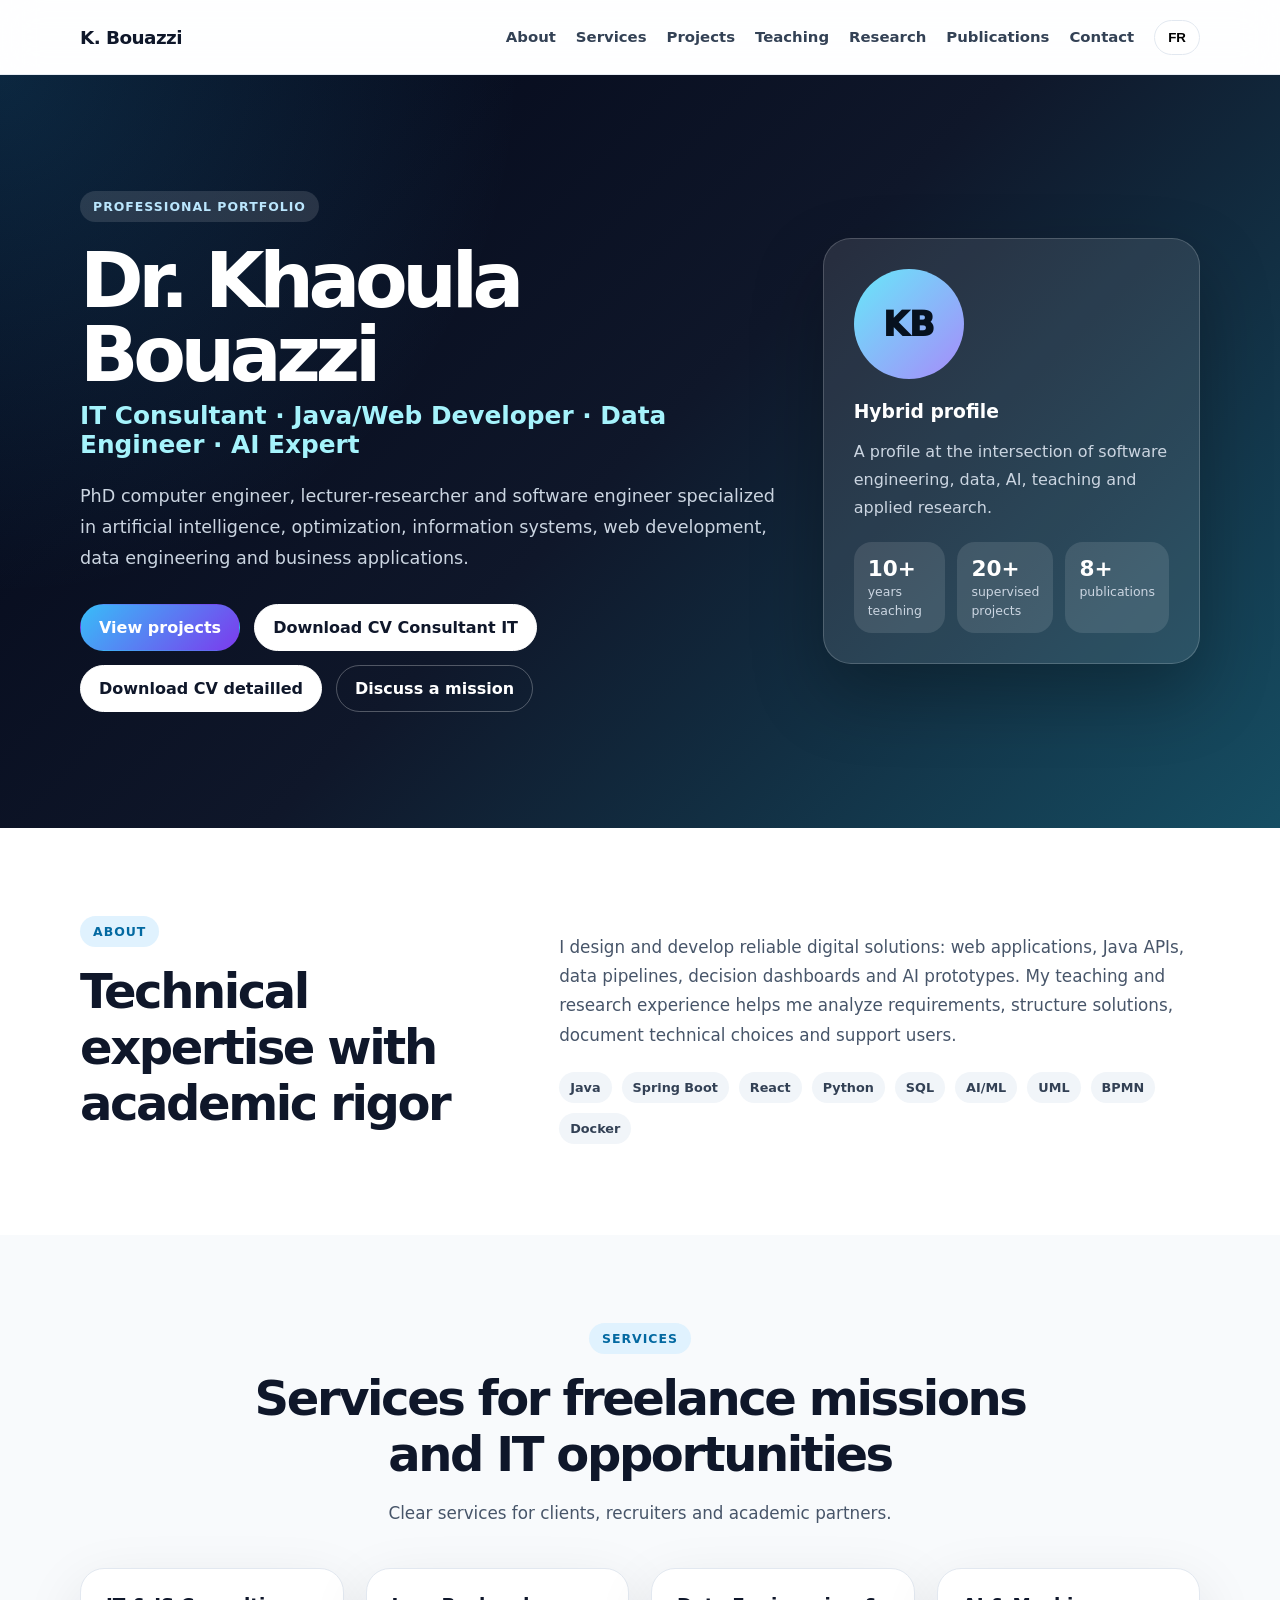
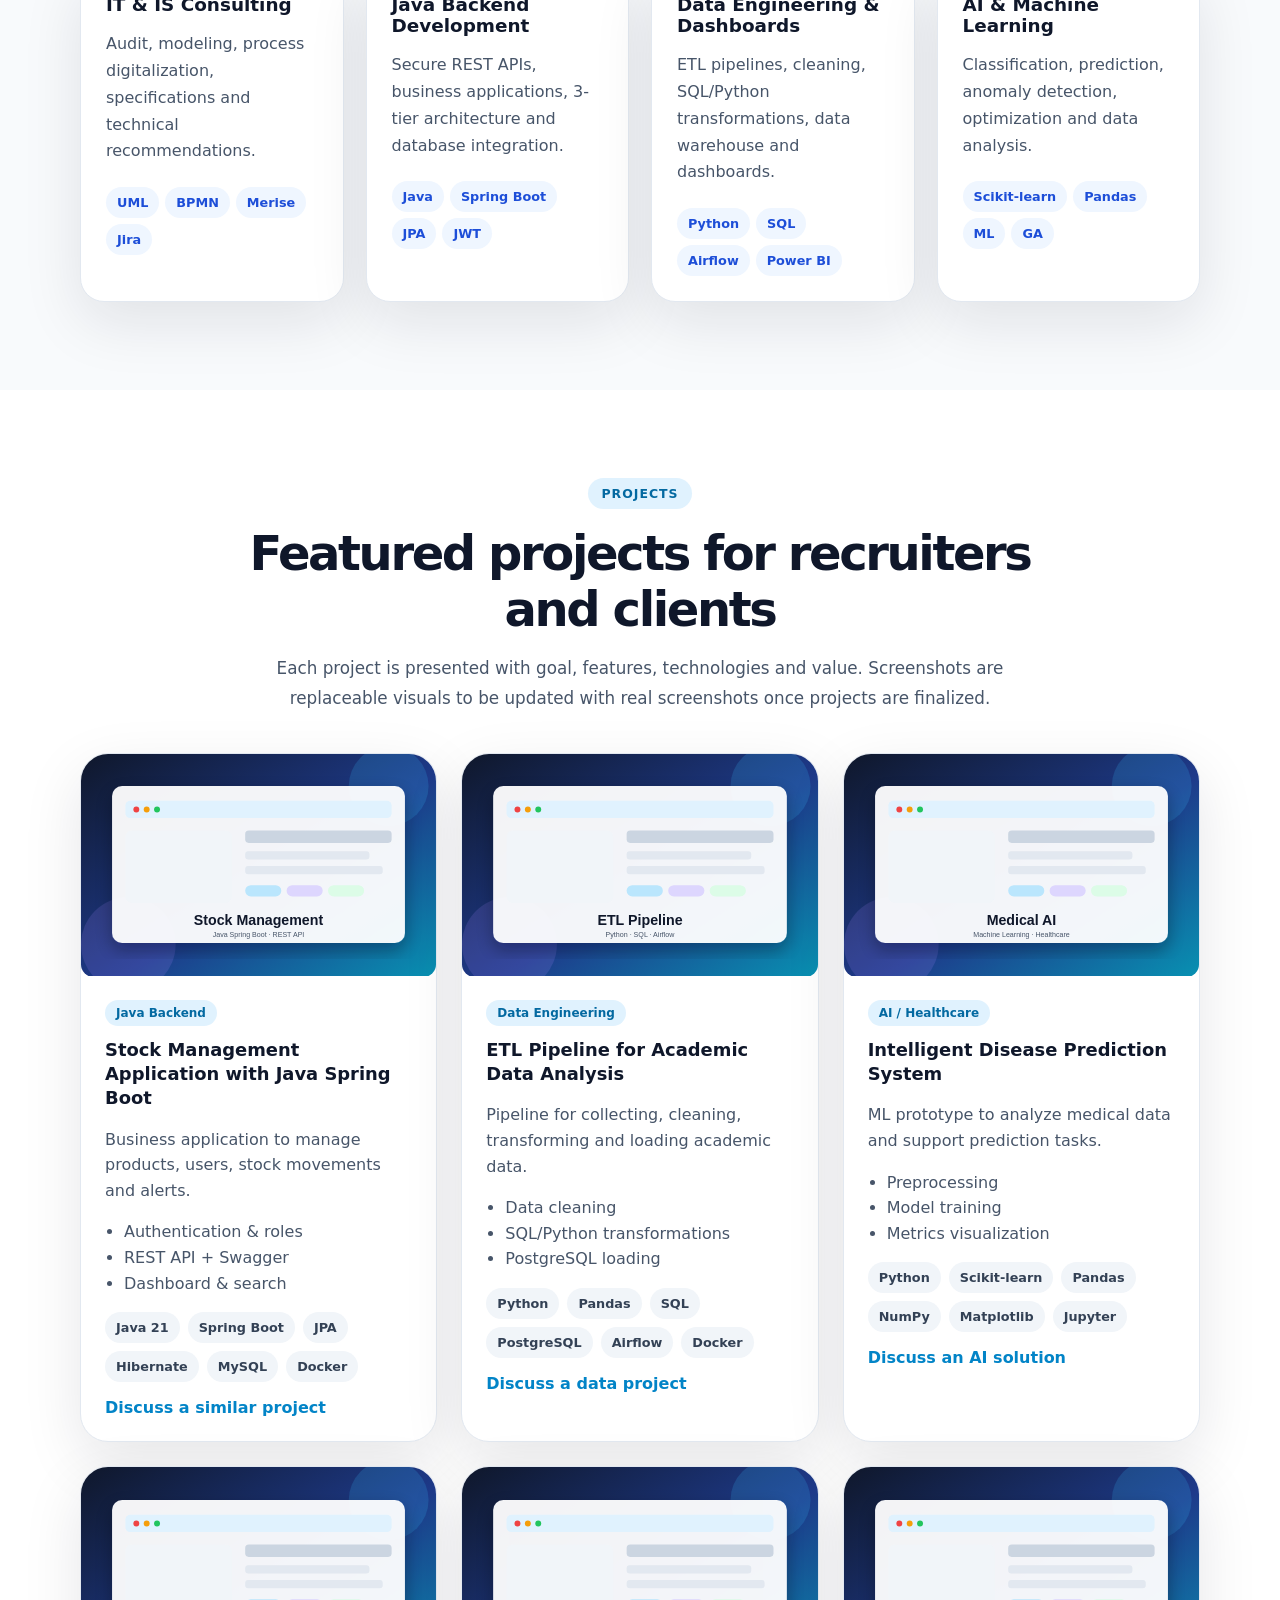
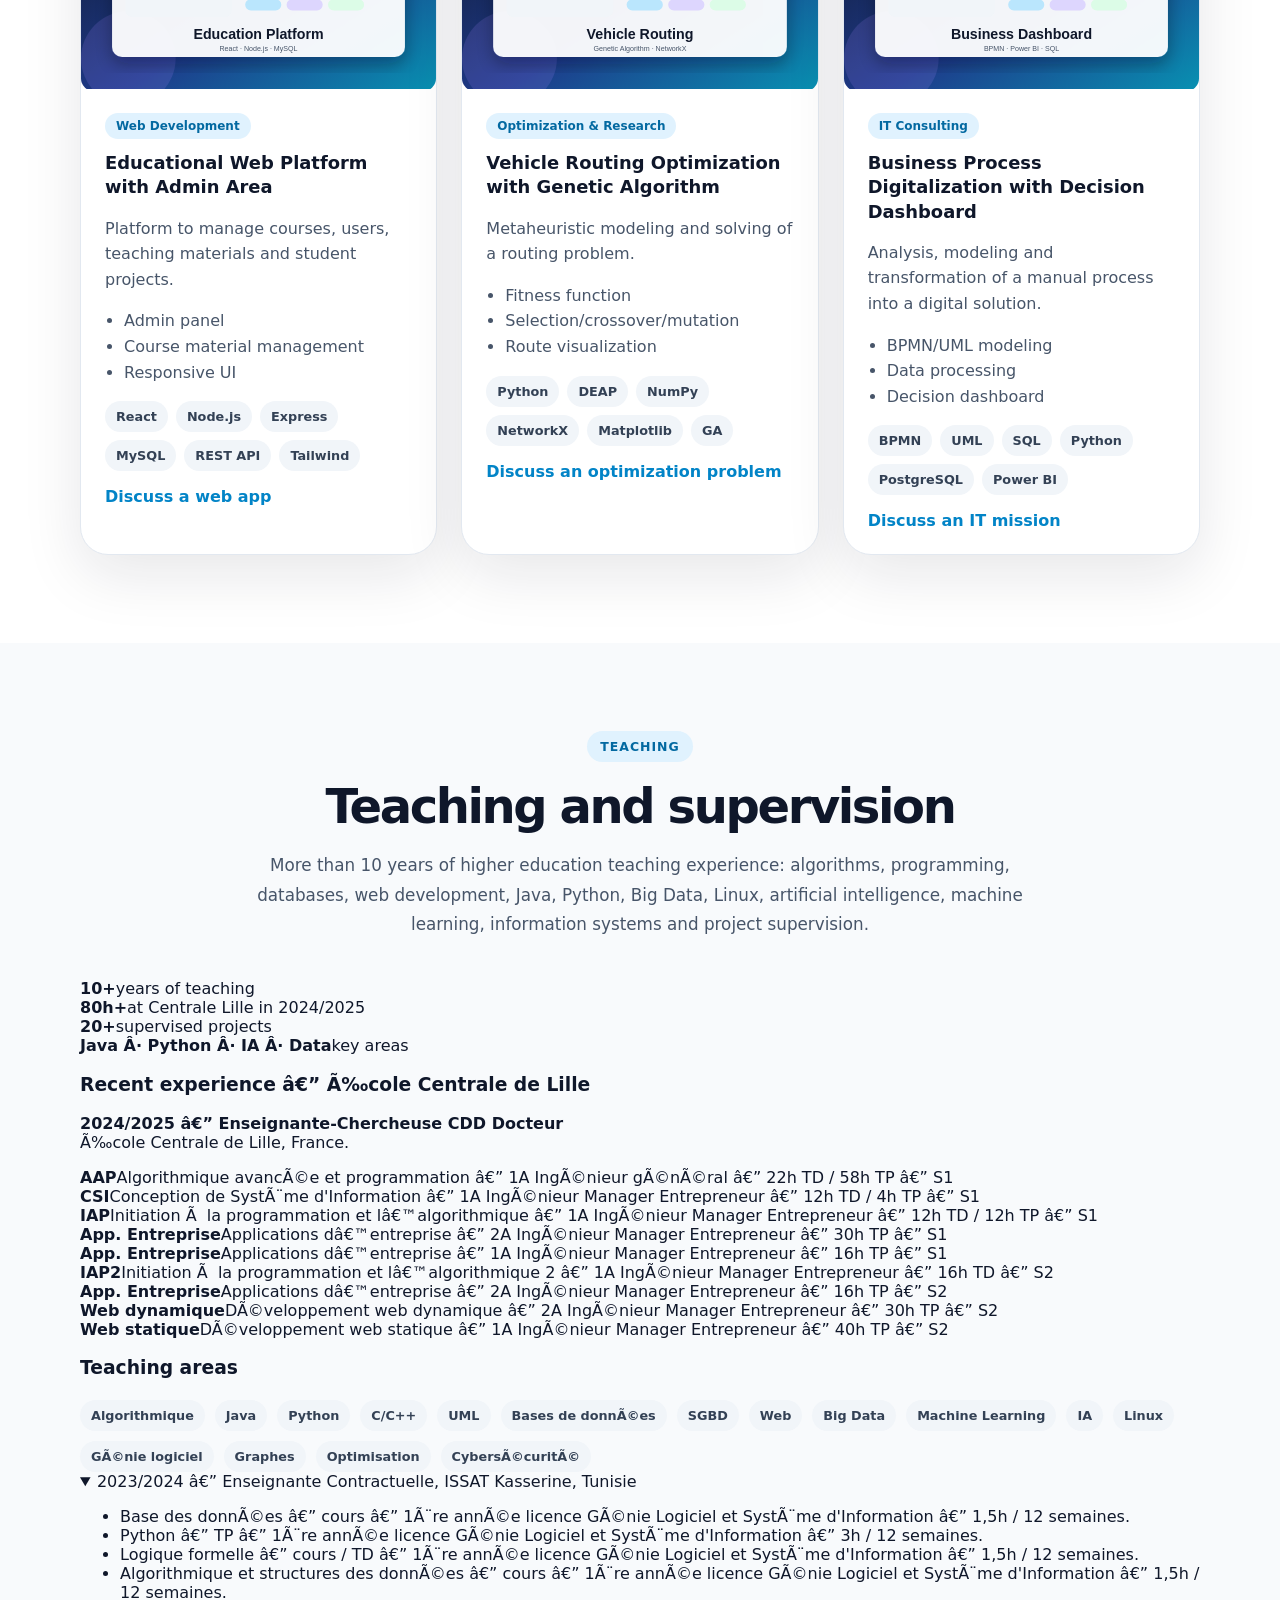
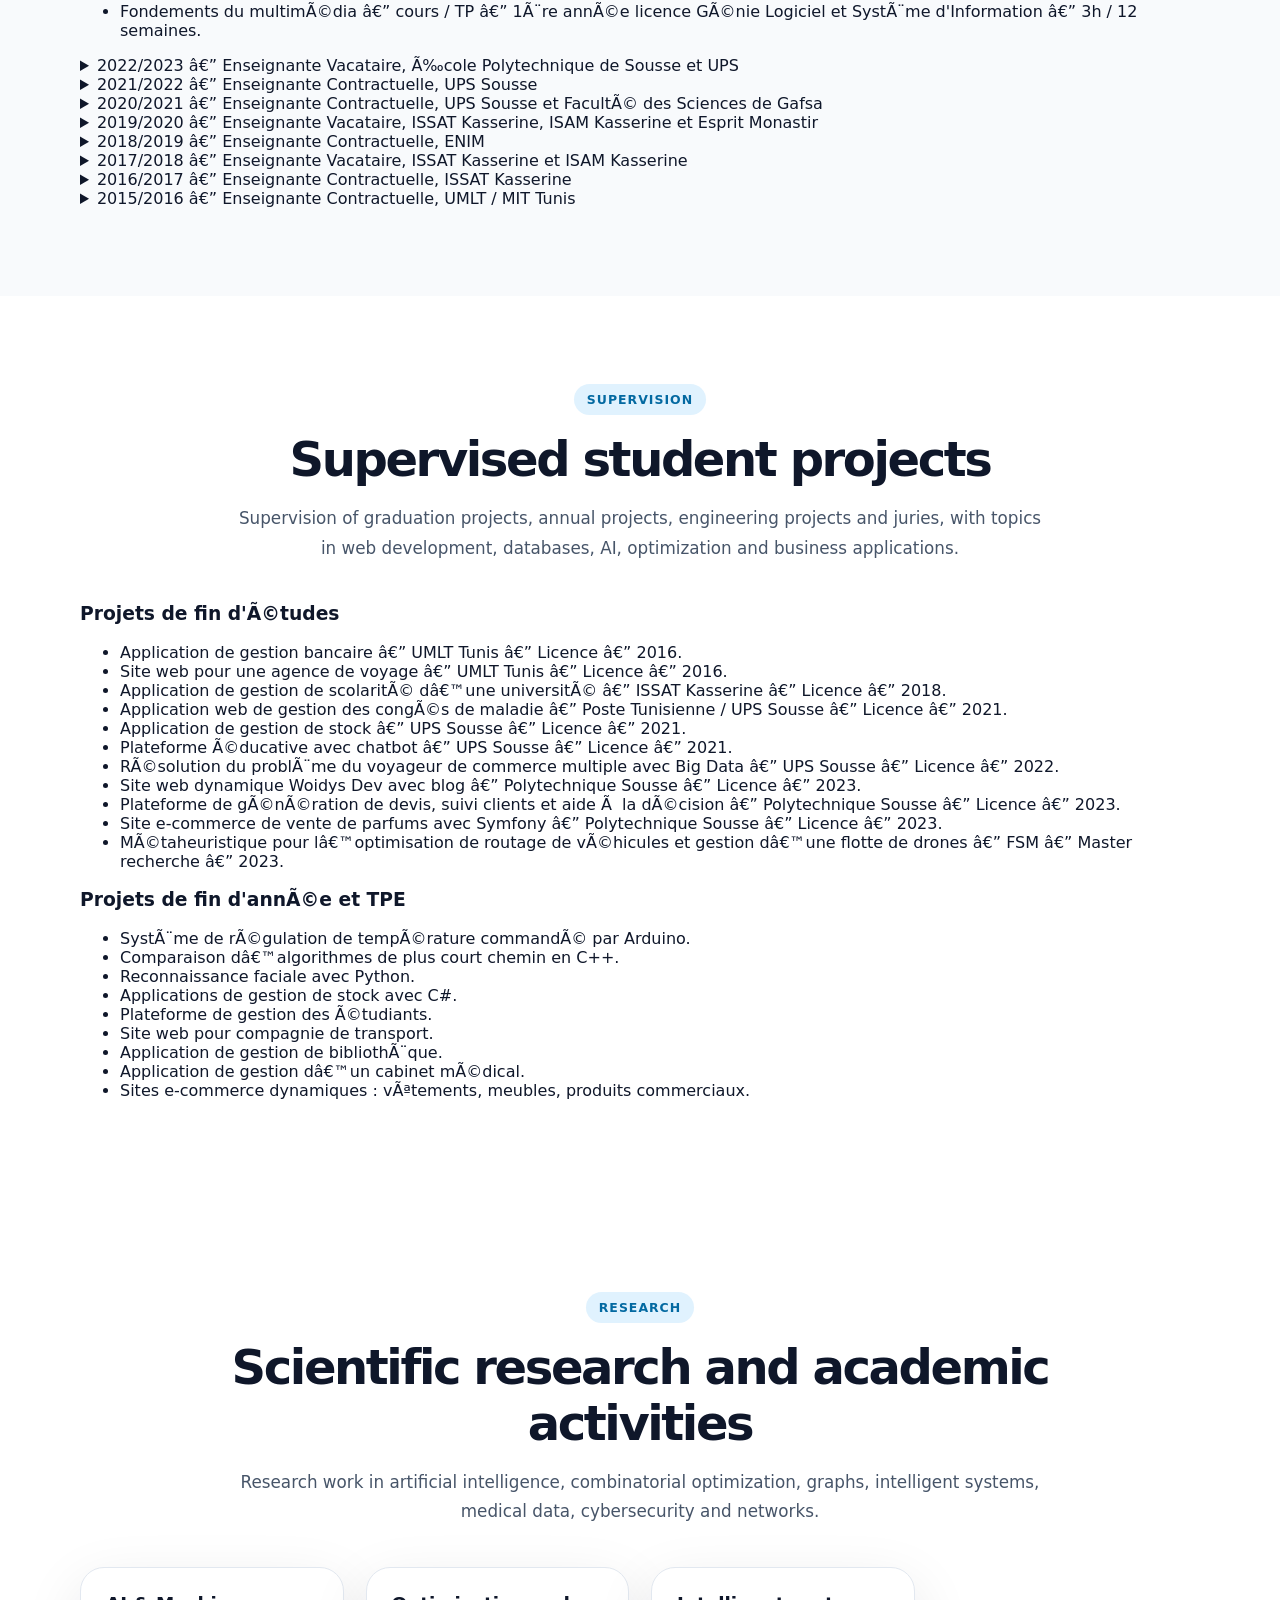
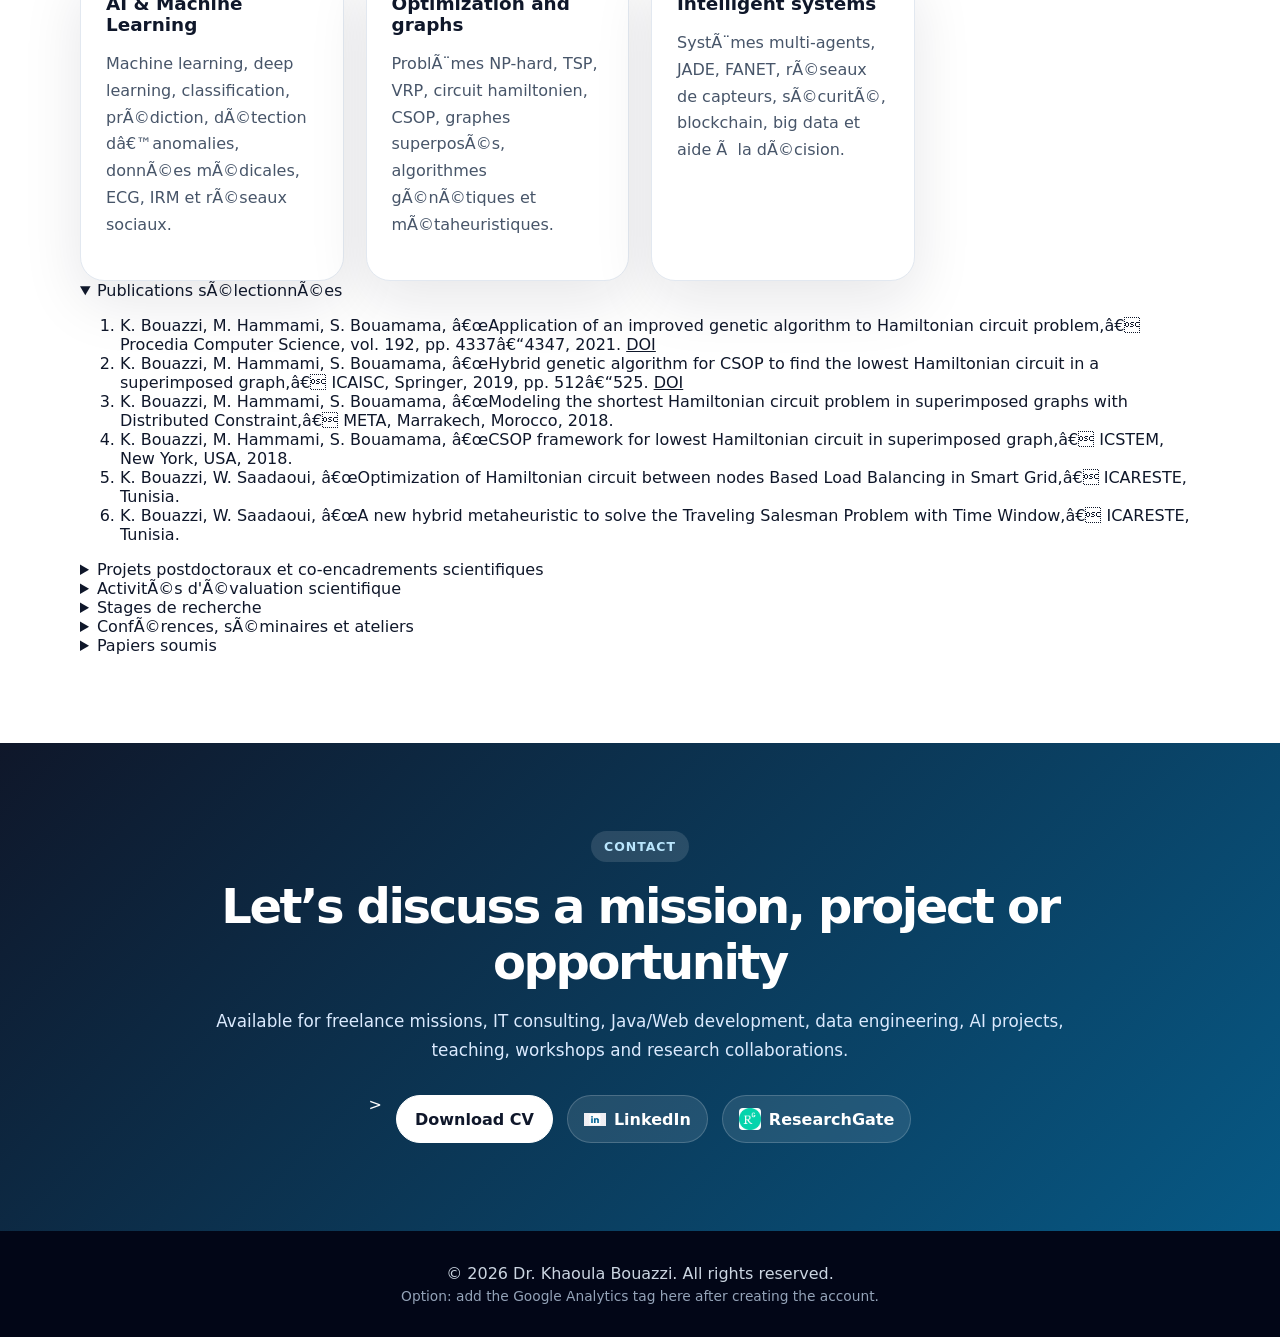
==== commit dd0ce5ce: "index.html" ====
--- a/index.html
+++ b/index.html
@@ -35,10 +35,10 @@
           <p data-fr="Docteur ingénieure en informatique, enseignante-chercheuse et ingénieure logiciel, spécialisée en intelligence artificielle, optimisation, systèmes d’information, développement web, data engineering et applications métier." data-en="PhD computer engineer, lecturer-researcher and software engineer specialized in artificial intelligence, optimization, information systems, web development, data engineering and business applications.">PhD computer engineer, lecturer-researcher and software engineer specialized in artificial intelligence, optimization, information systems, web development, data engineering and business applications.</p>
           <div class="hero-actions">
             <a class="btn primary" href="#projects" data-fr="Voir les projets" data-en="View projects">View projects</a>
-            <a class="btn secondary" href="assets/cv-khaoula-bouazzi-2026.pdf" target="_blank" data-fr="Télécharger le CV consultant IT" data-en="Download CV Consultant IT">Download CV Detaillé Ens/rech</a>
+            <a class="btn secondary" href="CVs Consultant IT Mai 2026.pdf" target="_blank" data-fr="Télécharger le CV consultant IT" data-en="Download CV Consultant IT">Download CV </a>
            
-            <a class="btn secondary" href="assets/cv-khaoula-bouazzi-2026.pdf" target="_blank" data-fr="Télécharger le CV Detaillé" data-en="Download CV detailled">Download detailled CV </a>
-            <a class="btn ghost" href="#contact" data-fr="Discuter d’une mission" data-en="Discuss a mission">Discuss a mission</a>    
+            <a class="btn secondary" href="1 Cv Enseignant chercheur - Khaoula BOUAZZI 2026.pdf" target="_blank" data-fr="Télécharger le CV Detaillé" data-en="Download CV detailled">Download detailled CV </a>
+            <a class="btn ghost" href="https://www.linkedin.com/in/khaoula-bouazzi/" data-fr="Discuter d’une mission" data-en="Discuss a mission">Discuss a mission</a>    
           </div>
         </div>
         <aside class="hero-card">
@@ -109,31 +109,322 @@
       </div>
     </section>
 
-    <section id="teaching" class="section">
-      <div class="container split-card">
-        <div><span class="section-tag" data-fr="Enseignement" data-en="Teaching">Teaching</span><h2 data-fr="Enseignement et encadrement" data-en="Teaching and supervision">Teaching and supervision</h2><p data-fr="Expérience d’enseignement en algorithmique, programmation, bases de données, développement web, Java, Python, Big Data, Linux, intelligence artificielle, machine learning et systèmes d’information." data-en="Teaching experience in algorithms, programming, databases, web development, Java, Python, Big Data, Linux, artificial intelligence, machine learning and information systems.">Teaching experience in algorithms, programming, databases, web development, Java, Python, Big Data, Linux, artificial intelligence, machine learning and information systems.</p></div>
-        <div class="timeline"><div><strong>2024–2025</strong><span data-fr="École Centrale de Lille — enseignement ingénieur" data-en="École Centrale de Lille — engineering teaching">École Centrale de Lille — engineering teaching</span></div><div><strong>2015–2024</strong><span data-fr="Institutions tunisiennes — cours, TD, TP et encadrements" data-en="Tunisian institutions — lectures, tutorials, labs and supervision">Tunisian institutions — lectures, tutorials, labs and supervision</span></div><div><strong>Supervision</strong><span data-fr="PFE, PFA, projets ingénieur, masters et jurys" data-en="Bachelor, engineering, master projects and juries">Bachelor, engineering, master projects and juries</span></div></div>
-      </div>
-    </section>
-
-    <section id="research" class="section light">
-      <div class="container">
-        <div class="section-header"><span class="section-tag" data-fr="Recherche" data-en="Research">Research</span><h2 data-fr="Axes de recherche" data-en="Research interests">Research interests</h2></div>
-        <div class="research-grid"><div><h3>AI & Machine Learning</h3><p data-fr="Apprentissage automatique, classification, prédiction, détection d’anomalies et données médicales." data-en="Machine learning, classification, prediction, anomaly detection and medical data.">Machine learning, classification, prediction, anomaly detection and medical data.</p></div><div><h3 data-fr="Optimisation" data-en="Optimization">Optimization</h3><p data-fr="Problèmes NP-hard, VRP, TSP, circuit hamiltonien, CSP, graphes et métaheuristiques." data-en="NP-hard problems, VRP, TSP, Hamiltonian circuit, CSP, graphs and metaheuristics.">NP-hard problems, VRP, TSP, Hamiltonian circuit, CSP, graphs and metaheuristics.</p></div><div><h3 data-fr="Systèmes intelligents" data-en="Intelligent systems">Intelligent systems</h3><p data-fr="Systèmes multi-agents, graphes superposés, sécurité, données hétérogènes et aide à la décision." data-en="Multi-agent systems, superimposed graphs, security, heterogeneous data and decision support.">Multi-agent systems, superimposed graphs, security, heterogeneous data and decision support.</p></div></div>
-      </div>
-    </section>
-
-    <section id="publications" class="section">
-      <div class="container">
-        <div class="section-header"><span class="section-tag" data-fr="Publications" data-en="Publications">Publications</span><h2 data-fr="Publications sélectionnées" data-en="Selected publications">Selected publications</h2></div>
-        <div class="publication-list">
-          <article><span>2025</span><p>A New Improved Guided Genetic Algorithm for CSOP to Solve the Hamiltonian Circuit Problem in Superimposed Graphs.</p></article>
-          <article><span>2025</span><p>Optimization and graph theory: Metaheuristics, constraint satisfaction, and machine learning.</p></article>
-          <article><span>2021</span><p>Application of an improved genetic algorithm to Hamiltonian circuit problem — Procedia Computer Science.</p></article>
-          <article><span>2019</span><p>Hybrid genetic algorithm for CSOP to find the lowest Hamiltonian circuit in a superimposed graph — ICAISC.</p></article>
-        </div>
-      </div>
-    </section>
+<!-- =========================================================
+REPLACE your current <section id="teaching" ...> ... </section>
+with this enriched Teaching section
+========================================================= -->
+<section id="teaching" class="section">
+  <div class="container">
+    <div class="section-header">
+      <span class="section-tag" data-fr="Enseignement" data-en="Teaching">Teaching</span>
+      <h2 data-fr="Enseignement et encadrements" data-en="Teaching and supervision">Teaching and supervision</h2>
+      <p data-fr="Plus de 10 ans d'expÃ©rience en enseignement supÃ©rieur : algorithmique, programmation, bases de donnÃ©es, dÃ©veloppement web, Java, Python, Big Data, Linux, intelligence artificielle, machine learning, systÃ¨mes d'information et encadrement de projets."
+         data-en="More than 10 years of higher education teaching experience: algorithms, programming, databases, web development, Java, Python, Big Data, Linux, artificial intelligence, machine learning, information systems and project supervision.">
+        More than 10 years of higher education teaching experience: algorithms, programming, databases, web development, Java, Python, Big Data, Linux, artificial intelligence, machine learning, information systems and project supervision.
+      </p>
+    </div>
+
+    <div class="teaching-kpis">
+      <div><strong>10+</strong><span data-fr="annÃ©es d'enseignement" data-en="years of teaching">years of teaching</span></div>
+      <div><strong>80h+</strong><span data-fr="Ã  Centrale Lille en 2024/2025" data-en="at Centrale Lille in 2024/2025">at Centrale Lille in 2024/2025</span></div>
+      <div><strong>20+</strong><span data-fr="projets encadrÃ©s" data-en="supervised projects">supervised projects</span></div>
+      <div><strong>Java Â· Python Â· IA Â· Data</strong><span data-fr="domaines clÃ©s" data-en="key areas">key areas</span></div>
+    </div>
+
+    <div class="teaching-layout">
+      <article class="teaching-highlight">
+        <h3 data-fr="ExpÃ©rience rÃ©cente â€” Ã‰cole Centrale de Lille" data-en="Recent experience â€” Ã‰cole Centrale de Lille">
+          Recent experience â€” Ã‰cole Centrale de Lille
+        </h3>
+        <p>
+          <strong>2024/2025 â€” Enseignante-Chercheuse CDD Docteur</strong><br>
+          Ã‰cole Centrale de Lille, France.
+        </p>
+
+        <div class="course-grid">
+          <div><strong>AAP</strong><span>Algorithmique avancÃ©e et programmation â€” 1A IngÃ©nieur gÃ©nÃ©ral â€” 22h TD / 58h TP â€” S1</span></div>
+          <div><strong>CSI</strong><span>Conception de SystÃ¨me d'Information â€” 1A IngÃ©nieur Manager Entrepreneur â€” 12h TD / 4h TP â€” S1</span></div>
+          <div><strong>IAP</strong><span>Initiation Ã  la programmation et lâ€™algorithmique â€” 1A IngÃ©nieur Manager Entrepreneur â€” 12h TD / 12h TP â€” S1</span></div>
+          <div><strong>App. Entreprise</strong><span>Applications dâ€™entreprise â€” 2A IngÃ©nieur Manager Entrepreneur â€” 30h TP â€” S1</span></div>
+          <div><strong>App. Entreprise</strong><span>Applications dâ€™entreprise â€” 1A IngÃ©nieur Manager Entrepreneur â€” 16h TP â€” S1</span></div>
+          <div><strong>IAP2</strong><span>Initiation Ã  la programmation et lâ€™algorithmique 2 â€” 1A IngÃ©nieur Manager Entrepreneur â€” 16h TD â€” S2</span></div>
+          <div><strong>App. Entreprise</strong><span>Applications dâ€™entreprise â€” 2A IngÃ©nieur Manager Entrepreneur â€” 16h TP â€” S2</span></div>
+          <div><strong>Web dynamique</strong><span>DÃ©veloppement web dynamique â€” 2A IngÃ©nieur Manager Entrepreneur â€” 30h TP â€” S2</span></div>
+          <div><strong>Web statique</strong><span>DÃ©veloppement web statique â€” 1A IngÃ©nieur Manager Entrepreneur â€” 40h TP â€” S2</span></div>
+        </div>
+      </article>
+
+      <aside class="teaching-skills-card">
+        <h3 data-fr="Domaines enseignÃ©s" data-en="Teaching areas">Teaching areas</h3>
+        <div class="chips">
+          <span>Algorithmique</span><span>Java</span><span>Python</span><span>C/C++</span>
+          <span>UML</span><span>Bases de donnÃ©es</span><span>SGBD</span><span>Web</span>
+          <span>Big Data</span><span>Machine Learning</span><span>IA</span><span>Linux</span>
+          <span>GÃ©nie logiciel</span><span>Graphes</span><span>Optimisation</span><span>CybersÃ©curitÃ©</span>
+        </div>
+      </aside>
+    </div>
+
+    <div class="accordion-list">
+      <details open>
+        <summary>2023/2024 â€” Enseignante Contractuelle, ISSAT Kasserine, Tunisie</summary>
+        <ul>
+          <li>Base des donnÃ©es â€” cours â€” 1Ã¨re annÃ©e licence GÃ©nie Logiciel et SystÃ¨me d'Information â€” 1,5h / 12 semaines.</li>
+          <li>Python â€” TP â€” 1Ã¨re annÃ©e licence GÃ©nie Logiciel et SystÃ¨me d'Information â€” 3h / 12 semaines.</li>
+          <li>Logique formelle â€” cours / TD â€” 1Ã¨re annÃ©e licence GÃ©nie Logiciel et SystÃ¨me d'Information â€” 1,5h / 12 semaines.</li>
+          <li>Algorithmique et structures des donnÃ©es â€” cours â€” 1Ã¨re annÃ©e licence GÃ©nie Logiciel et SystÃ¨me d'Information â€” 1,5h / 12 semaines.</li>
+          <li>Fondements du multimÃ©dia â€” cours / TP â€” 1Ã¨re annÃ©e licence GÃ©nie Logiciel et SystÃ¨me d'Information â€” 3h / 12 semaines.</li>
+        </ul>
+      </details>
+
+      <details>
+        <summary>2022/2023 â€” Enseignante Vacataire, Ã‰cole Polytechnique de Sousse et UPS</summary>
+        <ul>
+          <li>Programmation Java â€” cours intÃ©grÃ© â€” 2Ã¨me licence GÃ©nie Logiciel et SystÃ¨me d'Information â€” 3h / 12 semaines.</li>
+          <li>Programmation C â€” cours intÃ©grÃ© â€” 2Ã¨me prÃ©paratoire intÃ©grÃ©e â€” 3h / 12 semaines.</li>
+          <li>Base de donnÃ©es â€” cours intÃ©grÃ© â€” 1Ã¨re licence.</li>
+          <li>Big Data â€” cours intÃ©grÃ© â€” 1Ã¨re annÃ©e Master professionnel en ingÃ©nierie de science de lâ€™informatique â€” 3h / 12 semaines.</li>
+          <li>Machine Learning et Intelligence Artificielle â€” cours intÃ©grÃ© â€” 2Ã¨me annÃ©e Informatique de Gestion â€” 3h / 12 semaines.</li>
+          <li>Linux â€” cours intÃ©grÃ© â€” 1Ã¨re annÃ©e Master professionnel en ingÃ©nierie de science de lâ€™informatique â€” 3h / 12 semaines.</li>
+          <li>IntÃ©gration web â€” TP â€” 3Ã¨me annÃ©e Science de lâ€™Informatique â€” 3h / 12 semaines.</li>
+          <li>SGBD â€” cours intÃ©grÃ© â€” 2Ã¨me licence Science de lâ€™Informatique â€” 3h / 12 semaines.</li>
+        </ul>
+      </details>
+
+      <details>
+        <summary>2021/2022 â€” Enseignante Contractuelle, UPS Sousse</summary>
+        <ul>
+          <li>Gestion des projets â€” cours intÃ©grÃ© â€” 3Ã¨me annÃ©e ingÃ©nieur GÃ©nie Logiciel.</li>
+          <li>GÃ©nie logiciel â€” cours intÃ©grÃ© â€” 3Ã¨me annÃ©e ingÃ©nieur GÃ©nie Logiciel.</li>
+          <li>Data Mining â€” cours intÃ©grÃ© â€” 2Ã¨me licence Informatique de Gestion.</li>
+          <li>ThÃ©orie des graphes et optimisation â€” cours intÃ©grÃ© â€” 2Ã¨me licence Informatique de Gestion.</li>
+          <li>Big Data et Cloud â€” cours intÃ©grÃ© â€” 2Ã¨me licence Informatique de Gestion.</li>
+          <li>IntÃ©gration web â€” cours intÃ©grÃ© â€” 2Ã¨me licence Science de lâ€™Informatique.</li>
+          <li>SystÃ¨mes rÃ©partis â€” cours intÃ©grÃ© â€” 1Ã¨re licence Science de lâ€™Informatique.</li>
+          <li>SGBD â€” cours intÃ©grÃ© â€” 2Ã¨me licence Science de lâ€™Informatique.</li>
+        </ul>
+      </details>
+
+      <details>
+        <summary>2020/2021 â€” Enseignante Contractuelle, UPS Sousse et FacultÃ© des Sciences de Gafsa</summary>
+        <ul>
+          <li>Architecture des ordinateurs â€” cours intÃ©grÃ© â€” 1Ã¨re annÃ©e ingÃ©nieur GÃ©nie Logiciel.</li>
+          <li>SÃ©curitÃ© informatique â€” cours intÃ©grÃ© â€” 3Ã¨me licence RÃ©seaux Informatiques.</li>
+          <li>Fondements des bases de donnÃ©es â€” cours intÃ©grÃ© â€” 1Ã¨re licence Science de lâ€™Informatique.</li>
+          <li>SystÃ¨me logique â€” cours intÃ©grÃ© â€” 1Ã¨re licence Science de lâ€™Informatique.</li>
+          <li>SGBD â€” cours intÃ©grÃ© â€” 2Ã¨me licence Science de lâ€™Informatique.</li>
+          <li>Data Warehouse â€” cours intÃ©grÃ© â€” 3Ã¨me licence Informatique de Gestion.</li>
+          <li>Compilation â€” TD / TP â€” 2Ã¨me licence Science de lâ€™Informatique â€” FacultÃ© des Sciences de Gafsa.</li>
+        </ul>
+      </details>
+
+      <details>
+        <summary>2019/2020 â€” Enseignante Vacataire, ISSAT Kasserine, ISAM Kasserine et Esprit Monastir</summary>
+        <ul>
+          <li>GÃ©nie logiciel â€” cours / TD â€” 2Ã¨me licence Science de lâ€™Informatique.</li>
+          <li>Fondements du multimÃ©dia â€” cours â€” 1Ã¨re licence Science de lâ€™Informatique.</li>
+          <li>Atelier programmation â€” TP â€” 1Ã¨re licence STIC.</li>
+          <li>Atelier base de donnÃ©es â€” TP â€” 1Ã¨re licence Science de lâ€™Informatique.</li>
+          <li>CompÃ©tences digitales â€” cours intÃ©grÃ© â€” 1Ã¨re annÃ©e licence Design Espace.</li>
+          <li>Web design et vidÃ©o â€” cours intÃ©grÃ© â€” 2Ã¨me annÃ©e Master professionnel 3D.</li>
+          <li>GÃ©nie logiciel â€” cours intÃ©grÃ© â€” 2Ã¨me annÃ©e ingÃ©nieur GÃ©nie Logiciel â€” Esprit Monastir.</li>
+        </ul>
+      </details>
+
+      <details>
+        <summary>2018/2019 â€” Enseignante Contractuelle, ENIM</summary>
+        <ul>
+          <li>Visual Basic â€” cours intÃ©grÃ© â€” 1Ã¨re annÃ©e ingÃ©nieur Textile.</li>
+          <li>Atelier programmation C++ â€” TP â€” 1Ã¨re annÃ©e ingÃ©nieur MÃ©canique, Ã‰nergÃ©tique et Ã‰lectrique.</li>
+          <li>TPE â€” travaux pratiques encadrÃ©s â€” 1Ã¨re annÃ©e ingÃ©nieur MÃ©canique, Ã‰nergÃ©tique et Ã‰lectrique.</li>
+        </ul>
+      </details>
+
+      <details>
+        <summary>2017/2018 â€” Enseignante Vacataire, ISSAT Kasserine et ISAM Kasserine</summary>
+        <ul>
+          <li>ThÃ©orie des graphes et optimisation â€” cours / TD / TP â€” 2Ã¨me licence Science de lâ€™Informatique.</li>
+          <li>Linux â€” TP â€” 2Ã¨me licence STIC.</li>
+          <li>Atelier programmation â€” TP â€” licence STIC.</li>
+          <li>Fondements du multimÃ©dia â€” cours â€” 3Ã¨me licence Patrimoine.</li>
+          <li>Design Web â€” cours â€” 2Ã¨me annÃ©e Master professionnel.</li>
+        </ul>
+      </details>
+
+      <details>
+        <summary>2016/2017 â€” Enseignante Contractuelle, ISSAT Kasserine</summary>
+        <ul>
+          <li>Base de donnÃ©es â€” cours / TD â€” 1Ã¨re licence Science de lâ€™Informatique.</li>
+          <li>GÃ©nie logiciel â€” cours / TD â€” 2Ã¨me licence Informatique et MultimÃ©dia.</li>
+          <li>SystÃ¨me dâ€™exploitation â€” cours â€” 1Ã¨re licence Science et Technologie de lâ€™Informatique.</li>
+          <li>Atelier programmation â€” TP â€” 1Ã¨re licence Science et Technologie de lâ€™Informatique.</li>
+          <li>Atelier base de donnÃ©es â€” TP â€” 2Ã¨me licence Informatique et MultimÃ©dia.</li>
+        </ul>
+      </details>
+
+      <details>
+        <summary>2015/2016 â€” Enseignante Contractuelle, UMLT / MIT Tunis</summary>
+        <ul>
+          <li>Programmation orientÃ©e objet Java â€” cours intÃ©grÃ© â€” 2Ã¨me licence informatique.</li>
+          <li>ThÃ©orie des langages â€” cours intÃ©grÃ© â€” 3Ã¨me licence Science de lâ€™Informatique.</li>
+          <li>Informatique appliquÃ©e â€” cours intÃ©grÃ© â€” 1Ã¨re Master professionnel en Management.</li>
+          <li>Encadrement de projets Ã©tudiants.</li>
+        </ul>
+      </details>
+    </div>
+  </div>
+</section>
+
+<!-- =========================================================
+ADD this new section after Teaching, before Research
+========================================================= -->
+<section id="supervision" class="section light">
+  <div class="container">
+    <div class="section-header">
+      <span class="section-tag" data-fr="Encadrements" data-en="Supervision">Supervision</span>
+      <h2 data-fr="Projets Ã©tudiants encadrÃ©s" data-en="Supervised student projects">Supervised student projects</h2>
+      <p data-fr="Encadrement de projets de fin d'Ã©tudes, projets de fin d'annÃ©e, projets ingÃ©nieur et jurys, avec des sujets orientÃ©s dÃ©veloppement web, bases de donnÃ©es, IA, optimisation et applications mÃ©tiers."
+         data-en="Supervision of graduation projects, annual projects, engineering projects and juries, with topics in web development, databases, AI, optimization and business applications.">
+        Supervision of graduation projects, annual projects, engineering projects and juries, with topics in web development, databases, AI, optimization and business applications.
+      </p>
+    </div>
+
+    <div class="supervision-grid">
+      <article class="supervision-card">
+        <h3>Projets de fin d'Ã©tudes</h3>
+        <ul>
+          <li>Application de gestion bancaire â€” UMLT Tunis â€” Licence â€” 2016.</li>
+          <li>Site web pour une agence de voyage â€” UMLT Tunis â€” Licence â€” 2016.</li>
+          <li>Application de gestion de scolaritÃ© dâ€™une universitÃ© â€” ISSAT Kasserine â€” Licence â€” 2018.</li>
+          <li>Application web de gestion des congÃ©s de maladie â€” Poste Tunisienne / UPS Sousse â€” Licence â€” 2021.</li>
+          <li>Application de gestion de stock â€” UPS Sousse â€” Licence â€” 2021.</li>
+          <li>Plateforme Ã©ducative avec chatbot â€” UPS Sousse â€” Licence â€” 2021.</li>
+          <li>RÃ©solution du problÃ¨me du voyageur de commerce multiple avec Big Data â€” UPS Sousse â€” Licence â€” 2022.</li>
+          <li>Site web dynamique Woidys Dev avec blog â€” Polytechnique Sousse â€” Licence â€” 2023.</li>
+          <li>Plateforme de gÃ©nÃ©ration de devis, suivi clients et aide Ã  la dÃ©cision â€” Polytechnique Sousse â€” Licence â€” 2023.</li>
+          <li>Site e-commerce de vente de parfums avec Symfony â€” Polytechnique Sousse â€” Licence â€” 2023.</li>
+          <li>MÃ©taheuristique pour lâ€™optimisation de routage de vÃ©hicules et gestion dâ€™une flotte de drones â€” FSM â€” Master recherche â€” 2023.</li>
+        </ul>
+      </article>
+
+      <article class="supervision-card">
+        <h3>Projets de fin d'annÃ©e et TPE</h3>
+        <ul>
+          <li>SystÃ¨me de rÃ©gulation de tempÃ©rature commandÃ© par Arduino.</li>
+          <li>Comparaison dâ€™algorithmes de plus court chemin en C++.</li>
+          <li>Reconnaissance faciale avec Python.</li>
+          <li>Applications de gestion de stock avec C#.</li>
+          <li>Plateforme de gestion des Ã©tudiants.</li>
+          <li>Site web pour compagnie de transport.</li>
+          <li>Application de gestion de bibliothÃ¨que.</li>
+          <li>Application de gestion dâ€™un cabinet mÃ©dical.</li>
+          <li>Sites e-commerce dynamiques : vÃªtements, meubles, produits commerciaux.</li>
+        </ul>
+      </article>
+    </div>
+  </div>
+</section>
+
+<!-- =========================================================
+REPLACE your current <section id="research" ...> ... </section>
+with this enriched Research section
+========================================================= -->
+<section id="research" class="section light">
+  <div class="container">
+    <div class="section-header">
+      <span class="section-tag" data-fr="Recherche" data-en="Research">Research</span>
+      <h2 data-fr="Recherche scientifique et activitÃ©s acadÃ©miques" data-en="Scientific research and academic activities">
+        Scientific research and academic activities
+      </h2>
+      <p data-fr="Travaux autour de l'intelligence artificielle, l'optimisation combinatoire, les graphes, les systÃ¨mes intelligents, les donnÃ©es mÃ©dicales, la cybersÃ©curitÃ© et les rÃ©seaux."
+         data-en="Research work in artificial intelligence, combinatorial optimization, graphs, intelligent systems, medical data, cybersecurity and networks.">
+        Research work in artificial intelligence, combinatorial optimization, graphs, intelligent systems, medical data, cybersecurity and networks.
+      </p>
+    </div>
+
+    <div class="research-grid">
+      <div>
+        <h3>AI & Machine Learning</h3>
+        <p>Machine learning, deep learning, classification, prÃ©diction, dÃ©tection dâ€™anomalies, donnÃ©es mÃ©dicales, ECG, IRM et rÃ©seaux sociaux.</p>
+      </div>
+      <div>
+        <h3 data-fr="Optimisation et graphes" data-en="Optimization and graphs">Optimization and graphs</h3>
+        <p>ProblÃ¨mes NP-hard, TSP, VRP, circuit hamiltonien, CSOP, graphes superposÃ©s, algorithmes gÃ©nÃ©tiques et mÃ©taheuristiques.</p>
+      </div>
+      <div>
+        <h3 data-fr="SystÃ¨mes intelligents" data-en="Intelligent systems">Intelligent systems</h3>
+        <p>SystÃ¨mes multi-agents, JADE, FANET, rÃ©seaux de capteurs, sÃ©curitÃ©, blockchain, big data et aide Ã  la dÃ©cision.</p>
+      </div>
+    </div>
+
+    <div class="accordion-list research-accordion">
+      <details open>
+        <summary>Publications sÃ©lectionnÃ©es</summary>
+        <ol>
+          <li>K. Bouazzi, M. Hammami, S. Bouamama, â€œApplication of an improved genetic algorithm to Hamiltonian circuit problem,â€ Procedia Computer Science, vol. 192, pp. 4337â€“4347, 2021. <a href="https://doi.org/10.1016/j.procs.2021.09.210" target="_blank">DOI</a></li>
+          <li>K. Bouazzi, M. Hammami, S. Bouamama, â€œHybrid genetic algorithm for CSOP to find the lowest Hamiltonian circuit in a superimposed graph,â€ ICAISC, Springer, 2019, pp. 512â€“525. <a href="https://doi.org/10.1007/978-3-030-20915-5_46" target="_blank">DOI</a></li>
+          <li>K. Bouazzi, M. Hammami, S. Bouamama, â€œModeling the shortest Hamiltonian circuit problem in superimposed graphs with Distributed Constraint,â€ META, Marrakech, Morocco, 2018.</li>
+          <li>K. Bouazzi, M. Hammami, S. Bouamama, â€œCSOP framework for lowest Hamiltonian circuit in superimposed graph,â€ ICSTEM, New York, USA, 2018.</li>
+          <li>K. Bouazzi, W. Saadaoui, â€œOptimization of Hamiltonian circuit between nodes Based Load Balancing in Smart Grid,â€ ICARESTE, Tunisia.</li>
+          <li>K. Bouazzi, W. Saadaoui, â€œA new hybrid metaheuristic to solve the Traveling Salesman Problem with Time Window,â€ ICARESTE, Tunisia.</li>
+        </ol>
+      </details>
+
+      <details>
+        <summary>Projets postdoctoraux et co-encadrements scientifiques</summary>
+        <ul>
+          <li>Optimisation et machine learning dans le domaine de la santÃ©.</li>
+          <li>Optimisation des techniques dâ€™apprentissage profond pour la sÃ©curitÃ© des rÃ©seaux sociaux.</li>
+          <li>Optimisation des FANET par apprentissage automatique.</li>
+          <li>Techniques dâ€™apprentissage et rÃ©seaux de capteurs.</li>
+          <li>Techniques dâ€™apprentissage et data science.</li>
+        </ul>
+      </details>
+
+      <details>
+        <summary>ActivitÃ©s d'Ã©valuation scientifique</summary>
+        <ul>
+          <li>Reviewer â€” American Journal of Electrical and Computer Engineering.</li>
+          <li>Reviewer â€” Conference on Machine Learning and Intelligent Systems.</li>
+          <li>Reviewer â€” Archives of Current Research International.</li>
+        </ul>
+      </details>
+
+      <details>
+        <summary>Stages de recherche</summary>
+        <ul>
+          <li>Stage de recherche international â€” LISSI, UniversitÃ© Paris-Est CrÃ©teil, France.</li>
+          <li>Stage de recherche pour projet de fin dâ€™Ã©tudes â€” COSMOS, ENSI, Tunisie.</li>
+        </ul>
+      </details>
+
+      <details>
+        <summary>ConfÃ©rences, sÃ©minaires et ateliers</summary>
+        <ul>
+          <li>2023 â€” ConfÃ©rence â€œArtificial Intelligence and Businessâ€ â€” ISG Sousse.</li>
+          <li>2023 â€” ConfÃ©rence â€œChatGPT : un phÃ©nomÃ¨ne viral, comment l'utiliser en toute sÃ©curitÃ©â€ â€” ISG Sousse.</li>
+          <li>2023 â€” ConfÃ©rence â€œLâ€™Intelligence artificielle : un moteur dâ€™innovationâ€ â€” UPS Sousse.</li>
+          <li>2022 â€” Formation Deep Learning â€” Laboratoire RTIM / ENIG, Sousse.</li>
+          <li>2021 â€” ICARESTE, International Conference on Interdisciplinary Research in Applied Sciences, Technologies and Engineering.</li>
+          <li>2019 â€” SÃ©minaire de recherche â€œNatural Languageâ€ â€” Erasmus, ISITCOM Sousse.</li>
+          <li>2017 â€” Wiley Author Workshop â€” CNUDST, ENSI Manouba.</li>
+          <li>2016 â€” Web of Science and EndNote Online Training â€” CNUDST.</li>
+          <li>2015 â€” Workshop â€œComment publier dans IEEEâ€ â€” CNUDST.</li>
+          <li>2015 â€” Formation SpringerLink et publication scientifique â€” CNUDST.</li>
+        </ul>
+      </details>
+
+      <details>
+        <summary>Papiers soumis</summary>
+        <ul>
+          <li>â€œOptimizing Hamiltonian Circuit Solutions in Superimposed Graphs: A Multi-Agent Genetic Algorithm Approach with JADE.â€</li>
+          <li>â€œConstraint-Based Approach for solving the Hamiltonian Circuits problem using Improved Guided Genetic Algorithms.â€</li>
+        </ul>
+      </details>
+    </div>
+  </div>
+</section>
+
 
     <section id="contact" class="section contact-section">
       <div class="container contact-card">
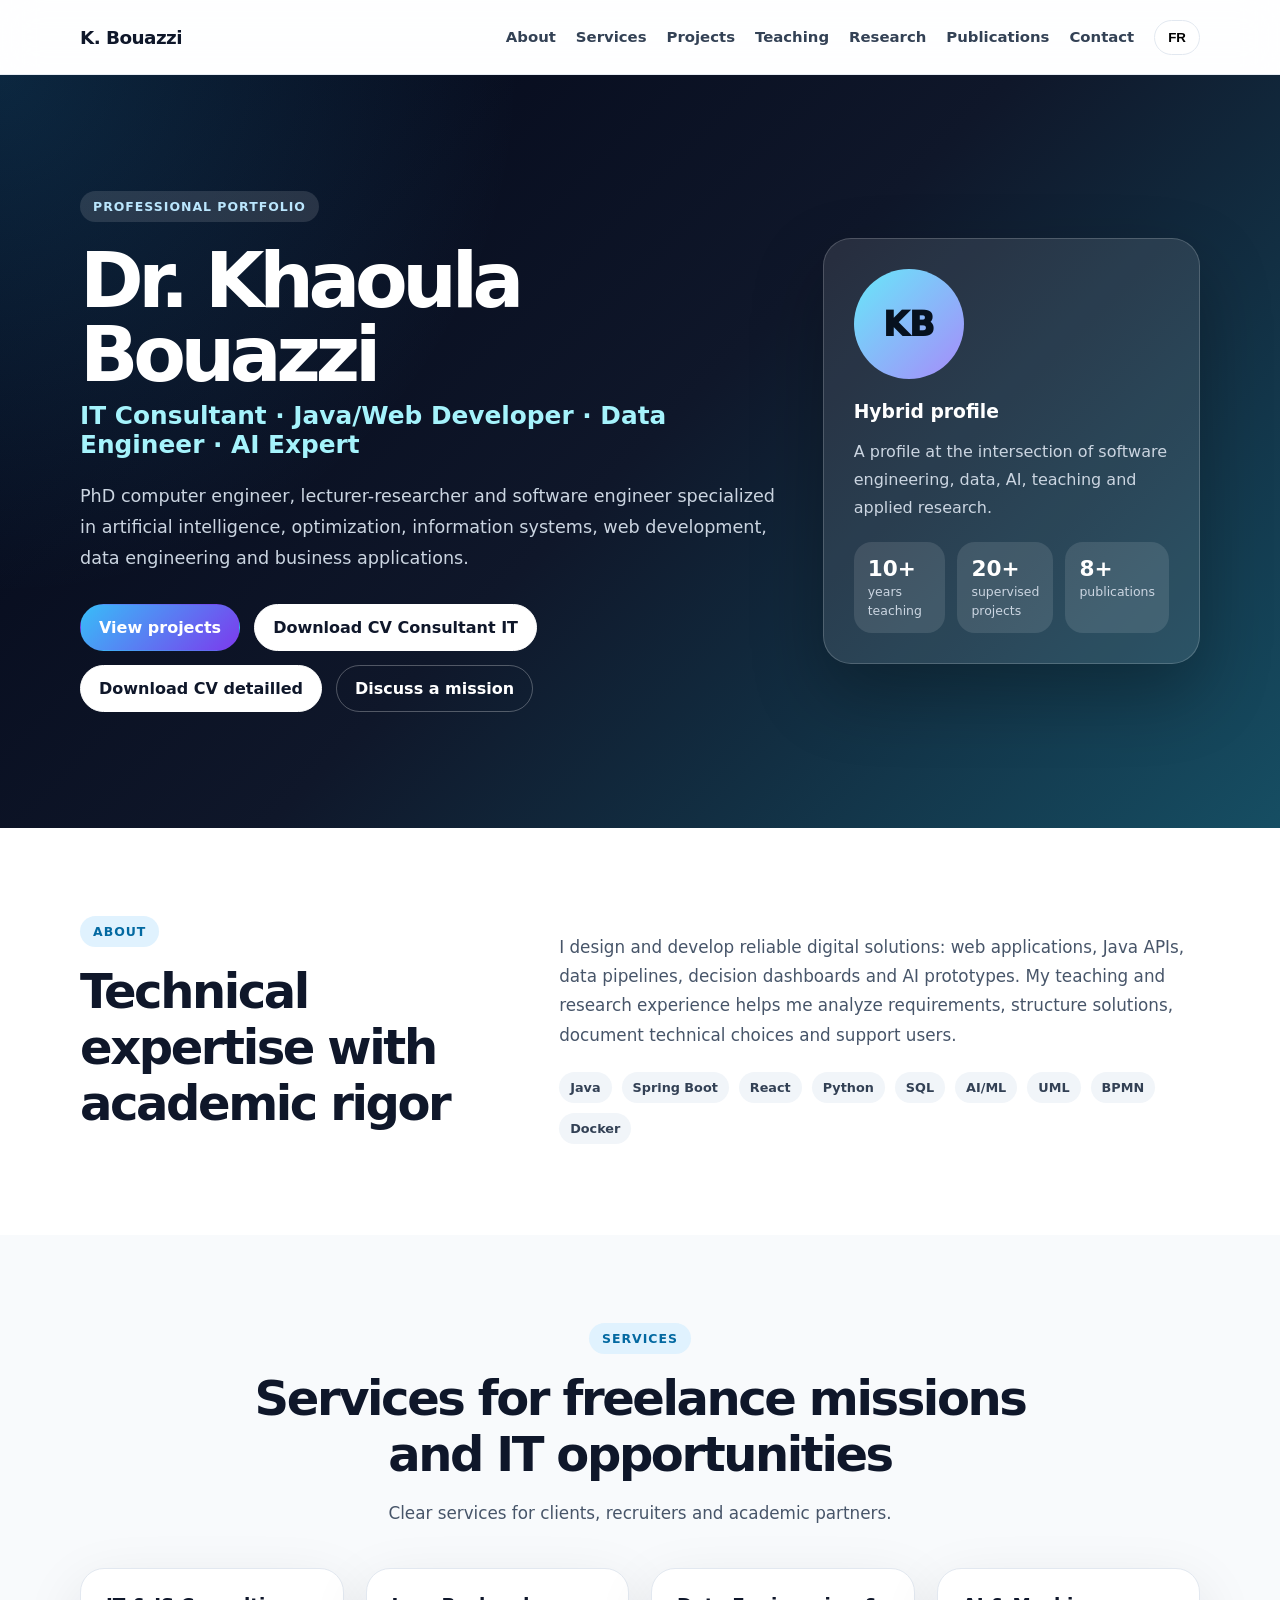
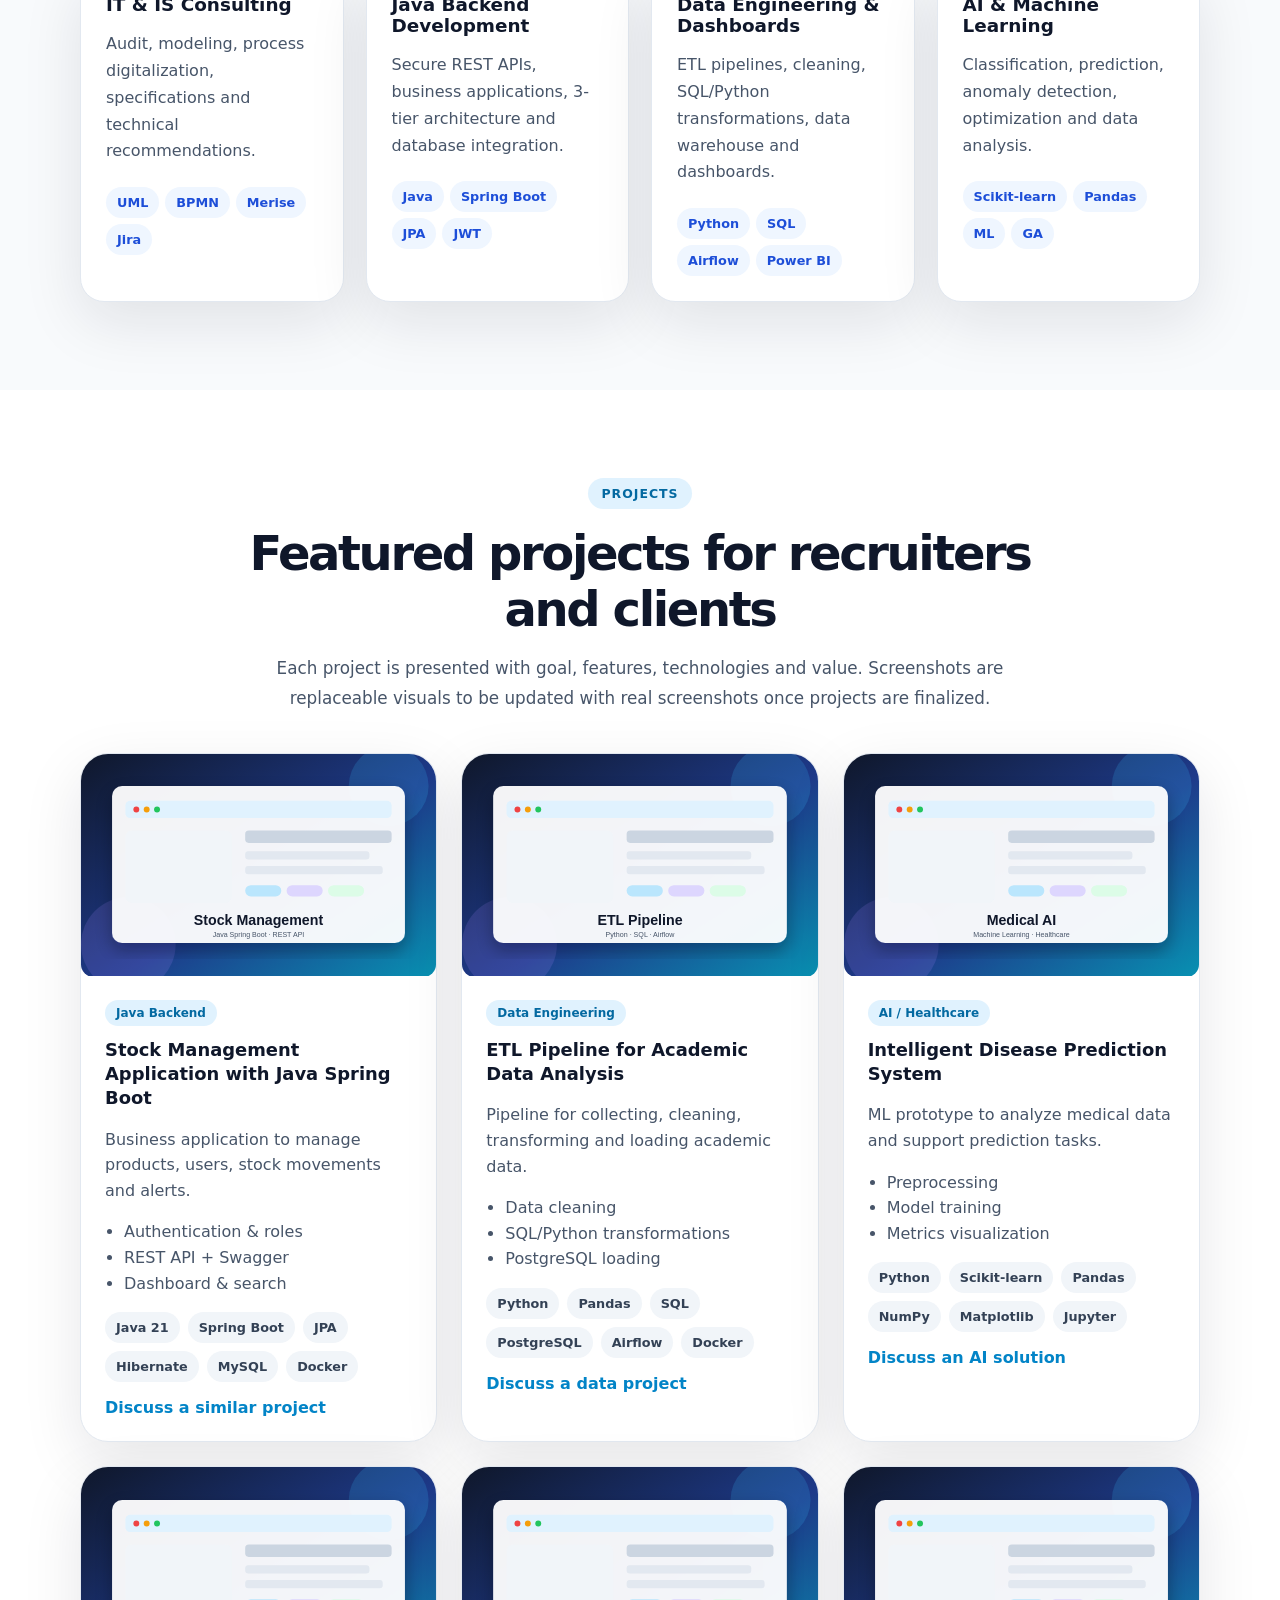
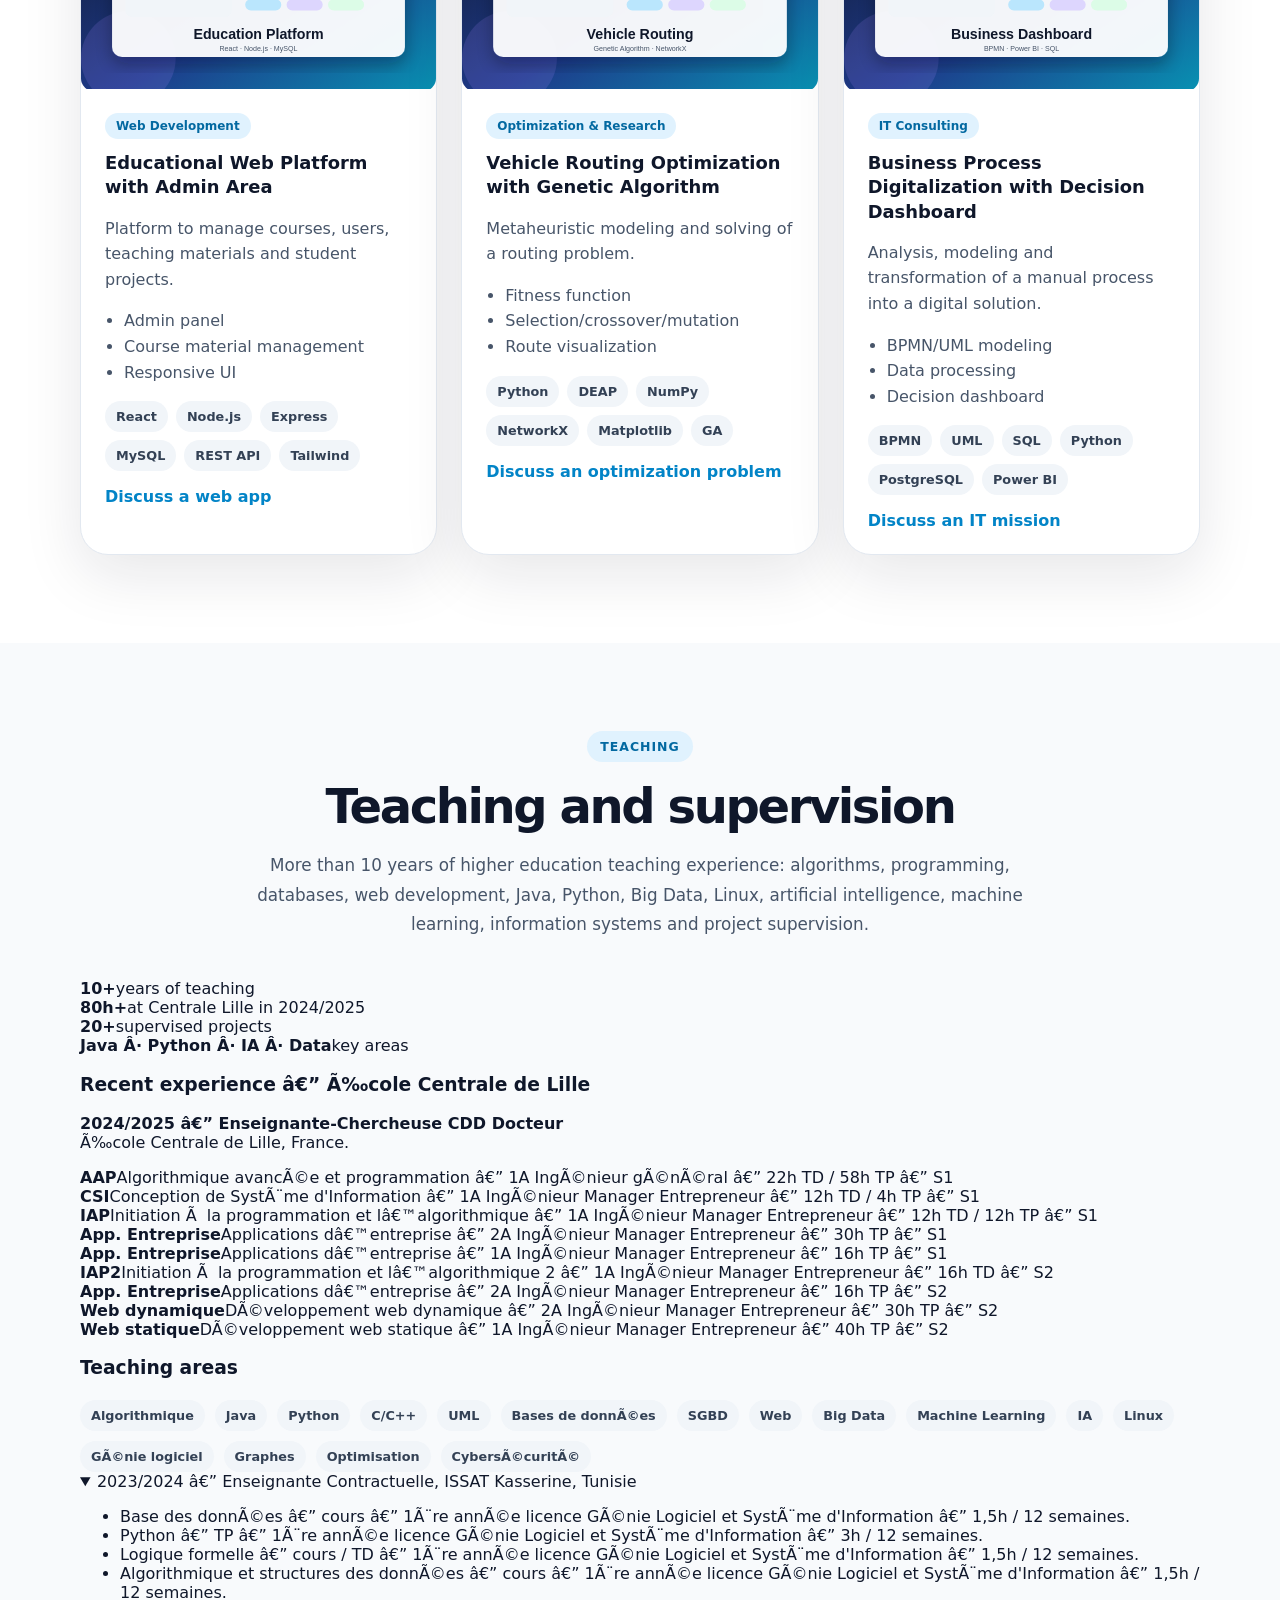
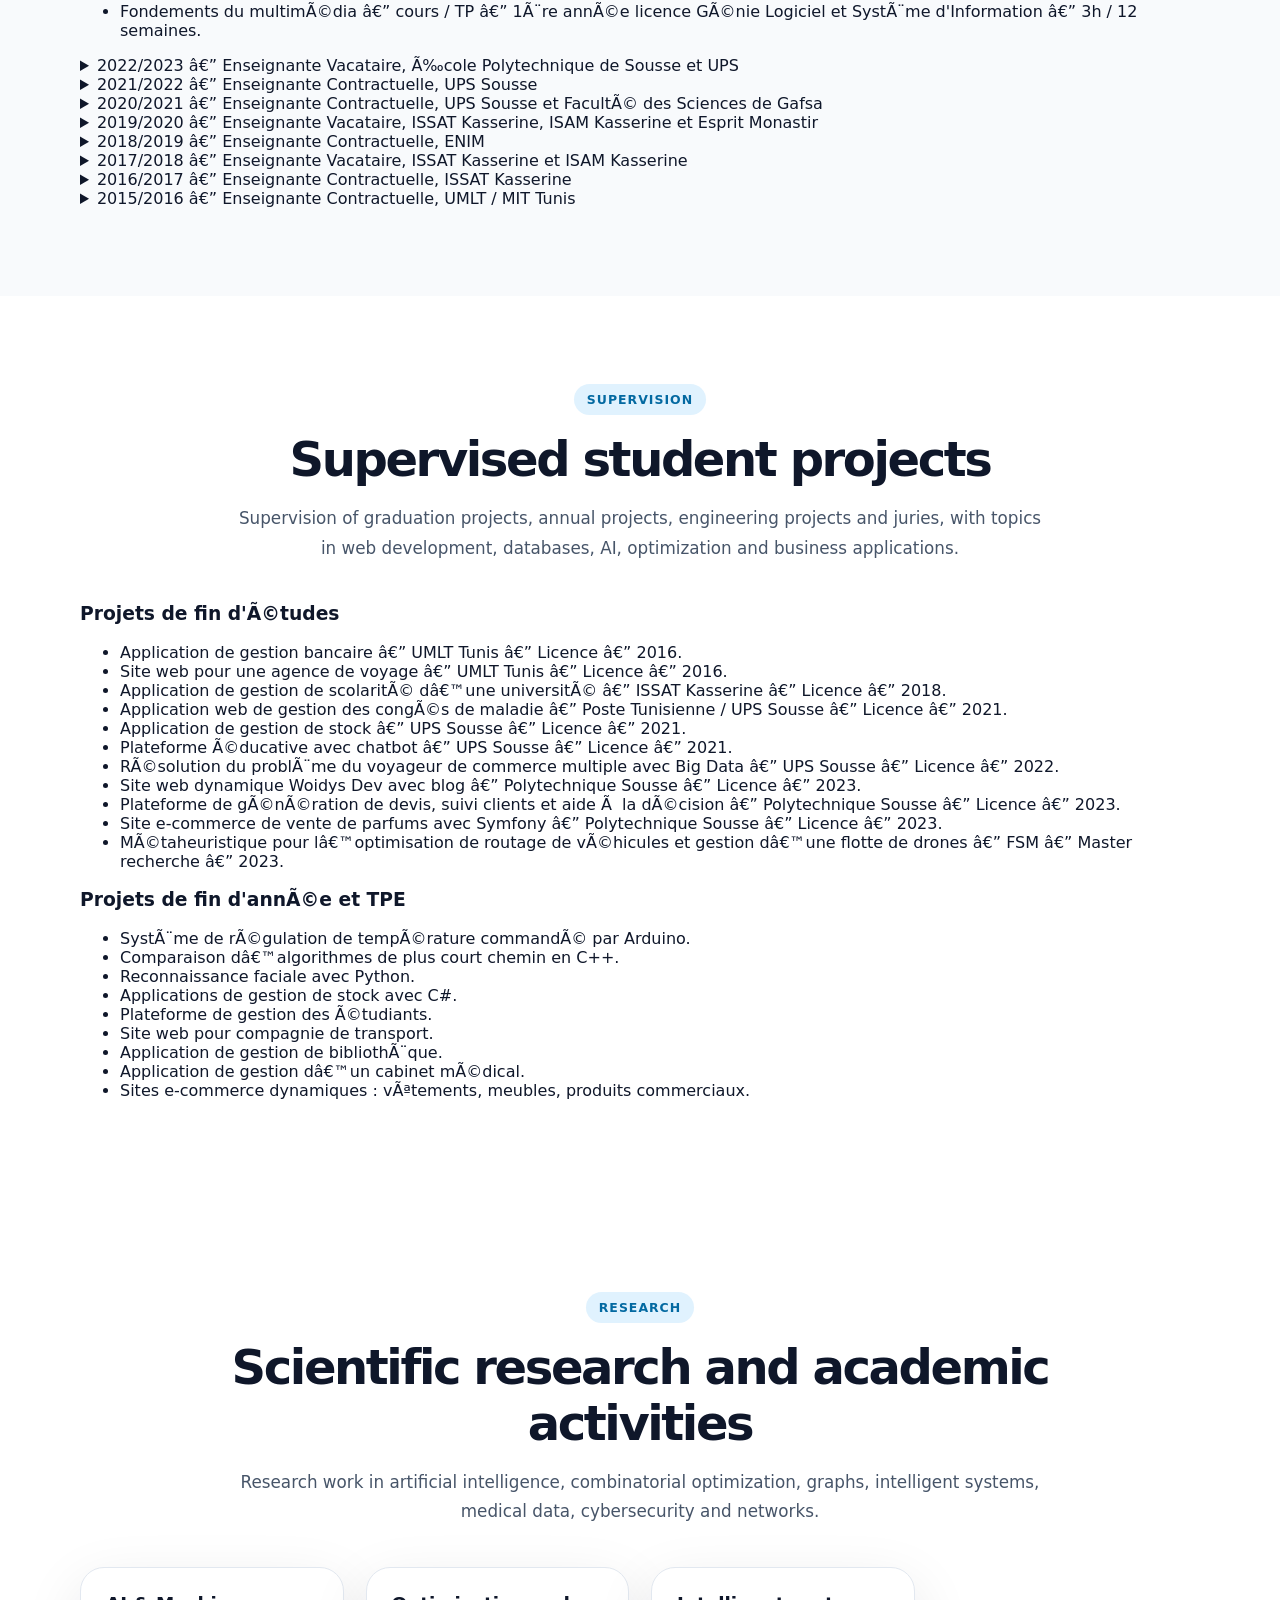
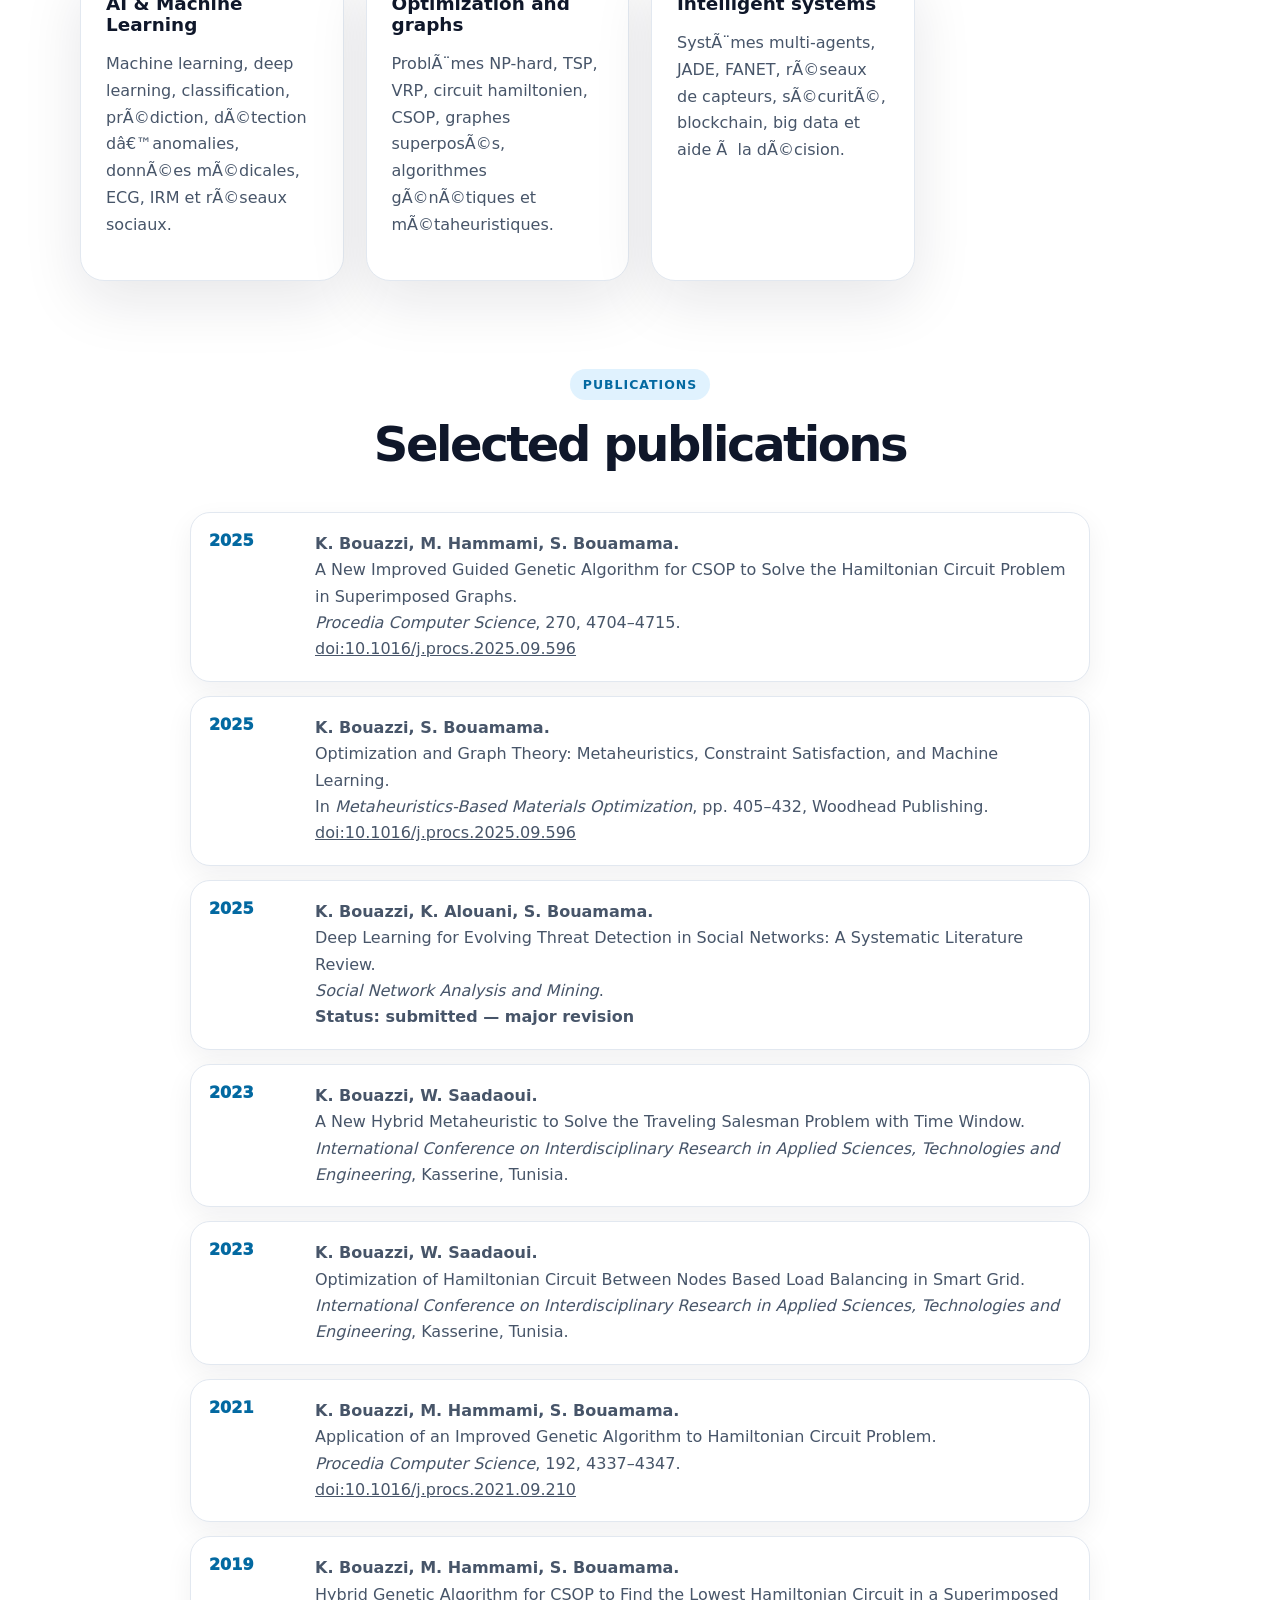
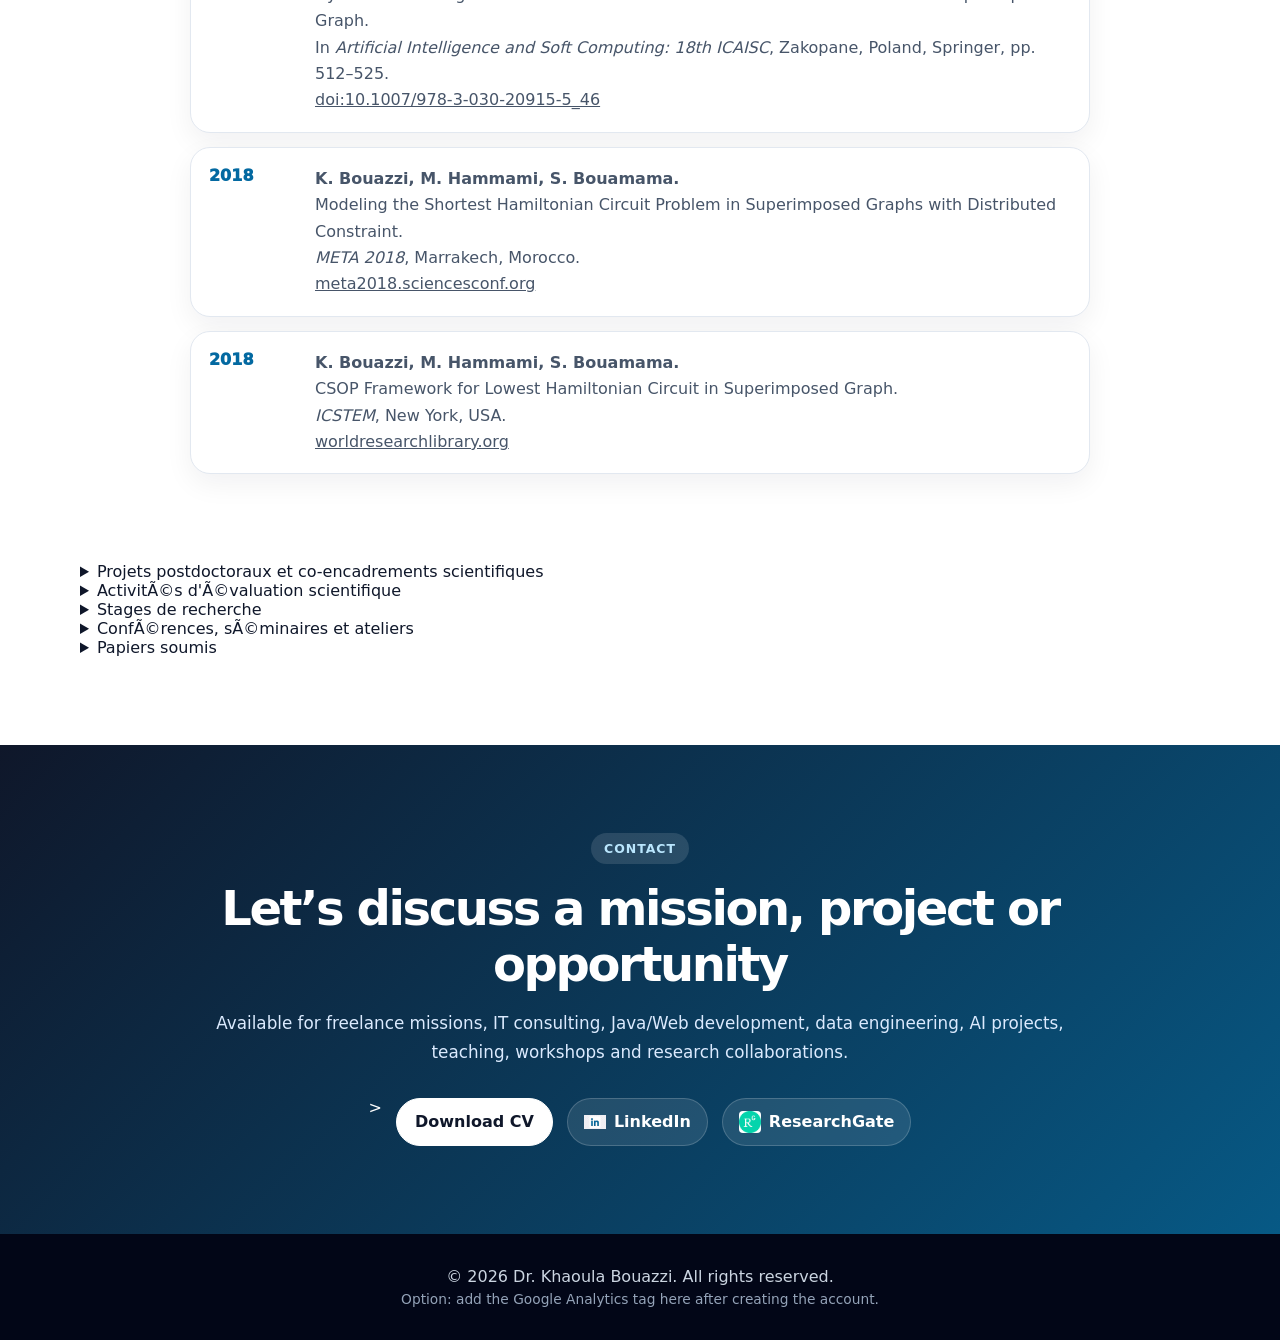
==== commit 08b78f36: "index.html" ====
--- a/index.html
+++ b/index.html
@@ -309,7 +309,7 @@
 
       <article class="supervision-card">
         <h3>Projets de fin d'annÃ©e et TPE</h3>
-        <ul>
+        <ul> 
           <li>SystÃ¨me de rÃ©gulation de tempÃ©rature commandÃ© par Arduino.</li>
           <li>Comparaison dâ€™algorithmes de plus court chemin en C++.</li>
           <li>Reconnaissance faciale avec Python.</li>
@@ -357,18 +357,120 @@
       </div>
     </div>
 
-    <div class="accordion-list research-accordion">
-      <details open>
-        <summary>Publications sÃ©lectionnÃ©es</summary>
-        <ol>
-          <li>K. Bouazzi, M. Hammami, S. Bouamama, â€œApplication of an improved genetic algorithm to Hamiltonian circuit problem,â€ Procedia Computer Science, vol. 192, pp. 4337â€“4347, 2021. <a href="https://doi.org/10.1016/j.procs.2021.09.210" target="_blank">DOI</a></li>
-          <li>K. Bouazzi, M. Hammami, S. Bouamama, â€œHybrid genetic algorithm for CSOP to find the lowest Hamiltonian circuit in a superimposed graph,â€ ICAISC, Springer, 2019, pp. 512â€“525. <a href="https://doi.org/10.1007/978-3-030-20915-5_46" target="_blank">DOI</a></li>
-          <li>K. Bouazzi, M. Hammami, S. Bouamama, â€œModeling the shortest Hamiltonian circuit problem in superimposed graphs with Distributed Constraint,â€ META, Marrakech, Morocco, 2018.</li>
-          <li>K. Bouazzi, M. Hammami, S. Bouamama, â€œCSOP framework for lowest Hamiltonian circuit in superimposed graph,â€ ICSTEM, New York, USA, 2018.</li>
-          <li>K. Bouazzi, W. Saadaoui, â€œOptimization of Hamiltonian circuit between nodes Based Load Balancing in Smart Grid,â€ ICARESTE, Tunisia.</li>
-          <li>K. Bouazzi, W. Saadaoui, â€œA new hybrid metaheuristic to solve the Traveling Salesman Problem with Time Window,â€ ICARESTE, Tunisia.</li>
-        </ol>
-      </details>
+<section id="publications" class="section">
+  <div class="container">
+    <div class="section-header">
+      <span class="section-tag" data-fr="Publications" data-en="Publications">Publications</span>
+      <h2 data-fr="Publications sélectionnées" data-en="Selected publications">Selected publications</h2>
+    </div>
+
+    <div class="publication-list">
+
+      <article>
+        <span>2025</span>
+        <p>
+          <strong>K. Bouazzi, M. Hammami, S. Bouamama.</strong><br>
+          A New Improved Guided Genetic Algorithm for CSOP to Solve the Hamiltonian Circuit Problem in Superimposed Graphs.<br>
+          <em>Procedia Computer Science</em>, 270, 4704–4715.<br>
+          <a href="https://doi.org/10.1016/j.procs.2025.09.596" target="_blank" rel="noopener">
+            doi:10.1016/j.procs.2025.09.596
+          </a>
+        </p>
+      </article>
+
+      <article>
+        <span>2025</span>
+        <p>
+          <strong>K. Bouazzi, S. Bouamama.</strong><br>
+          Optimization and Graph Theory: Metaheuristics, Constraint Satisfaction, and Machine Learning.<br>
+          In <em>Metaheuristics-Based Materials Optimization</em>, pp. 405–432, Woodhead Publishing.<br>
+          <a href="https://doi.org/10.1016/j.procs.2025.09.596" target="_blank" rel="noopener">
+            doi:10.1016/j.procs.2025.09.596
+          </a>
+        </p>
+      </article>
+
+      <article>
+        <span>2025</span>
+        <p>
+          <strong>K. Bouazzi, K. Alouani, S. Bouamama.</strong><br>
+          Deep Learning for Evolving Threat Detection in Social Networks: A Systematic Literature Review.<br>
+          <em>Social Network Analysis and Mining</em>.<br>
+          <strong data-fr="Statut : soumis — révision majeure" data-en="Status: submitted — major revision">
+            Status: submitted — major revision
+          </strong>
+        </p>
+      </article>
+
+      <article>
+        <span>2023</span>
+        <p>
+          <strong>K. Bouazzi, W. Saadaoui.</strong><br>
+          A New Hybrid Metaheuristic to Solve the Traveling Salesman Problem with Time Window.<br>
+          <em>International Conference on Interdisciplinary Research in Applied Sciences, Technologies and Engineering</em>, Kasserine, Tunisia.
+        </p>
+      </article>
+
+      <article>
+        <span>2023</span>
+        <p>
+          <strong>K. Bouazzi, W. Saadaoui.</strong><br>
+          Optimization of Hamiltonian Circuit Between Nodes Based Load Balancing in Smart Grid.<br>
+          <em>International Conference on Interdisciplinary Research in Applied Sciences, Technologies and Engineering</em>, Kasserine, Tunisia.
+        </p>
+      </article>
+
+      <article>
+        <span>2021</span>
+        <p>
+          <strong>K. Bouazzi, M. Hammami, S. Bouamama.</strong><br>
+          Application of an Improved Genetic Algorithm to Hamiltonian Circuit Problem.<br>
+          <em>Procedia Computer Science</em>, 192, 4337–4347.<br>
+          <a href="https://doi.org/10.1016/j.procs.2021.09.210" target="_blank" rel="noopener">
+            doi:10.1016/j.procs.2021.09.210
+          </a>
+        </p>
+      </article>
+
+      <article>
+        <span>2019</span>
+        <p>
+          <strong>K. Bouazzi, M. Hammami, S. Bouamama.</strong><br>
+          Hybrid Genetic Algorithm for CSOP to Find the Lowest Hamiltonian Circuit in a Superimposed Graph.<br>
+          In <em>Artificial Intelligence and Soft Computing: 18th ICAISC</em>, Zakopane, Poland, Springer, pp. 512–525.<br>
+          <a href="https://doi.org/10.1007/978-3-030-20915-5_46" target="_blank" rel="noopener">
+            doi:10.1007/978-3-030-20915-5_46
+          </a>
+        </p>
+      </article>
+
+      <article>
+        <span>2018</span>
+        <p>
+          <strong>K. Bouazzi, M. Hammami, S. Bouamama.</strong><br>
+          Modeling the Shortest Hamiltonian Circuit Problem in Superimposed Graphs with Distributed Constraint.<br>
+          <em>META 2018</em>, Marrakech, Morocco.<br>
+          <a href="https://meta2018.sciencesconf.org" target="_blank" rel="noopener">
+            meta2018.sciencesconf.org
+          </a>
+        </p>
+      </article>
+
+      <article>
+        <span>2018</span>
+        <p>
+          <strong>K. Bouazzi, M. Hammami, S. Bouamama.</strong><br>
+          CSOP Framework for Lowest Hamiltonian Circuit in Superimposed Graph.<br>
+          <em>ICSTEM</em>, New York, USA.<br>
+          <a href="https://www.worldresearchlibrary.org" target="_blank" rel="noopener">
+            worldresearchlibrary.org
+          </a>
+        </p>
+      </article>
+
+    </div>
+  </div>
+</section>
 
       <details>
         <summary>Projets postdoctoraux et co-encadrements scientifiques</summary>
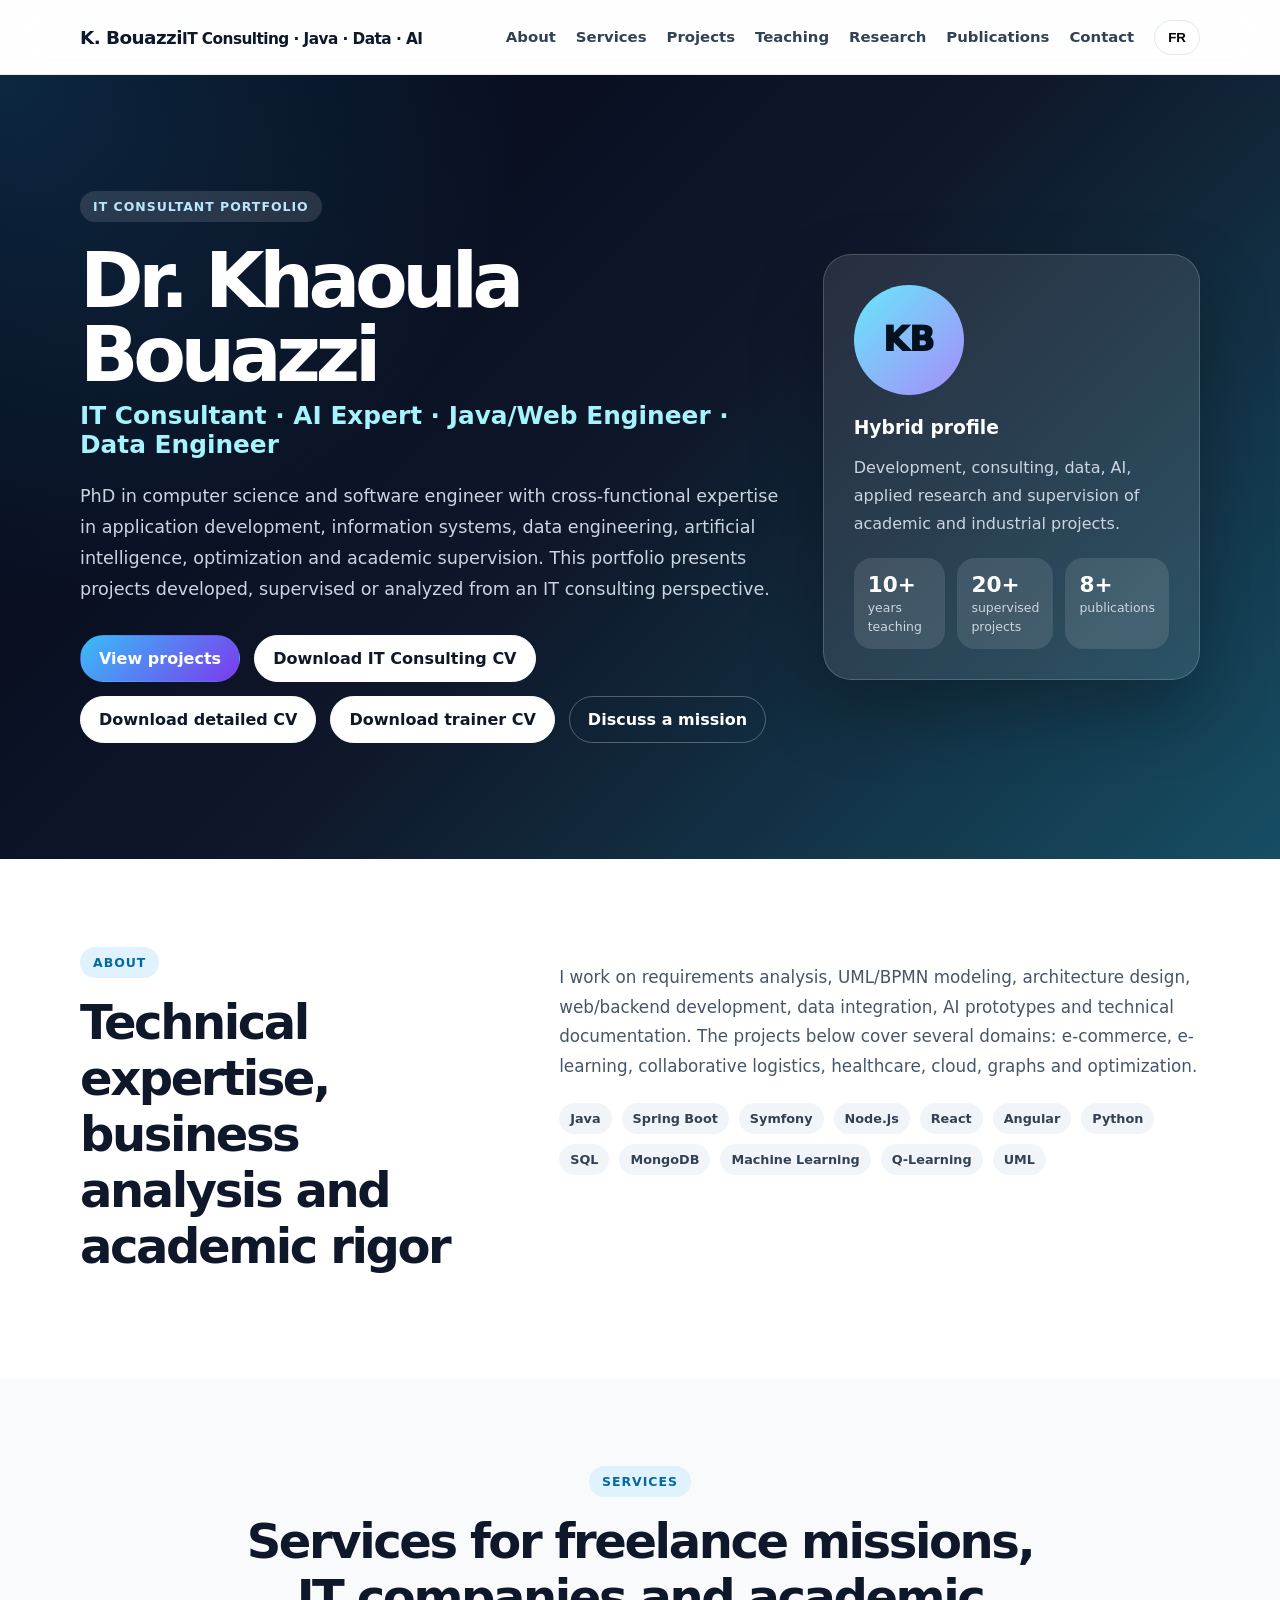
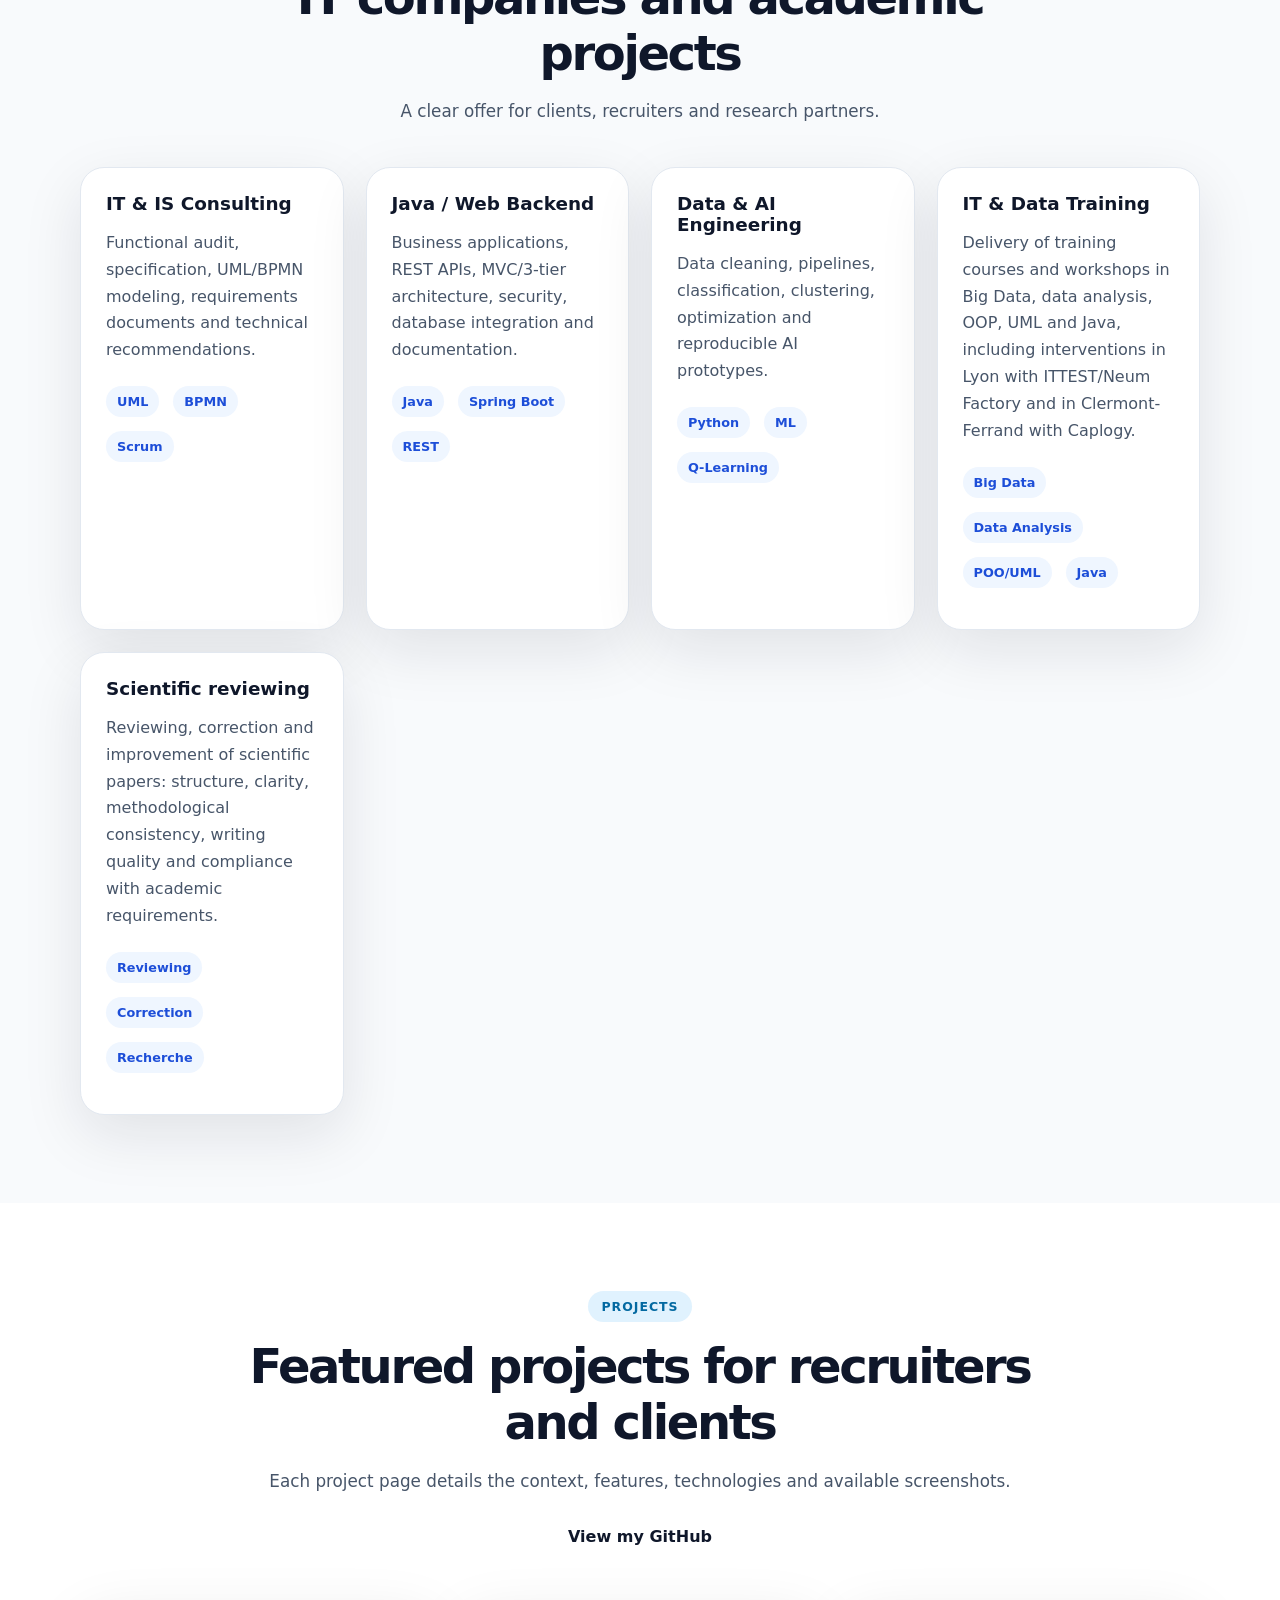
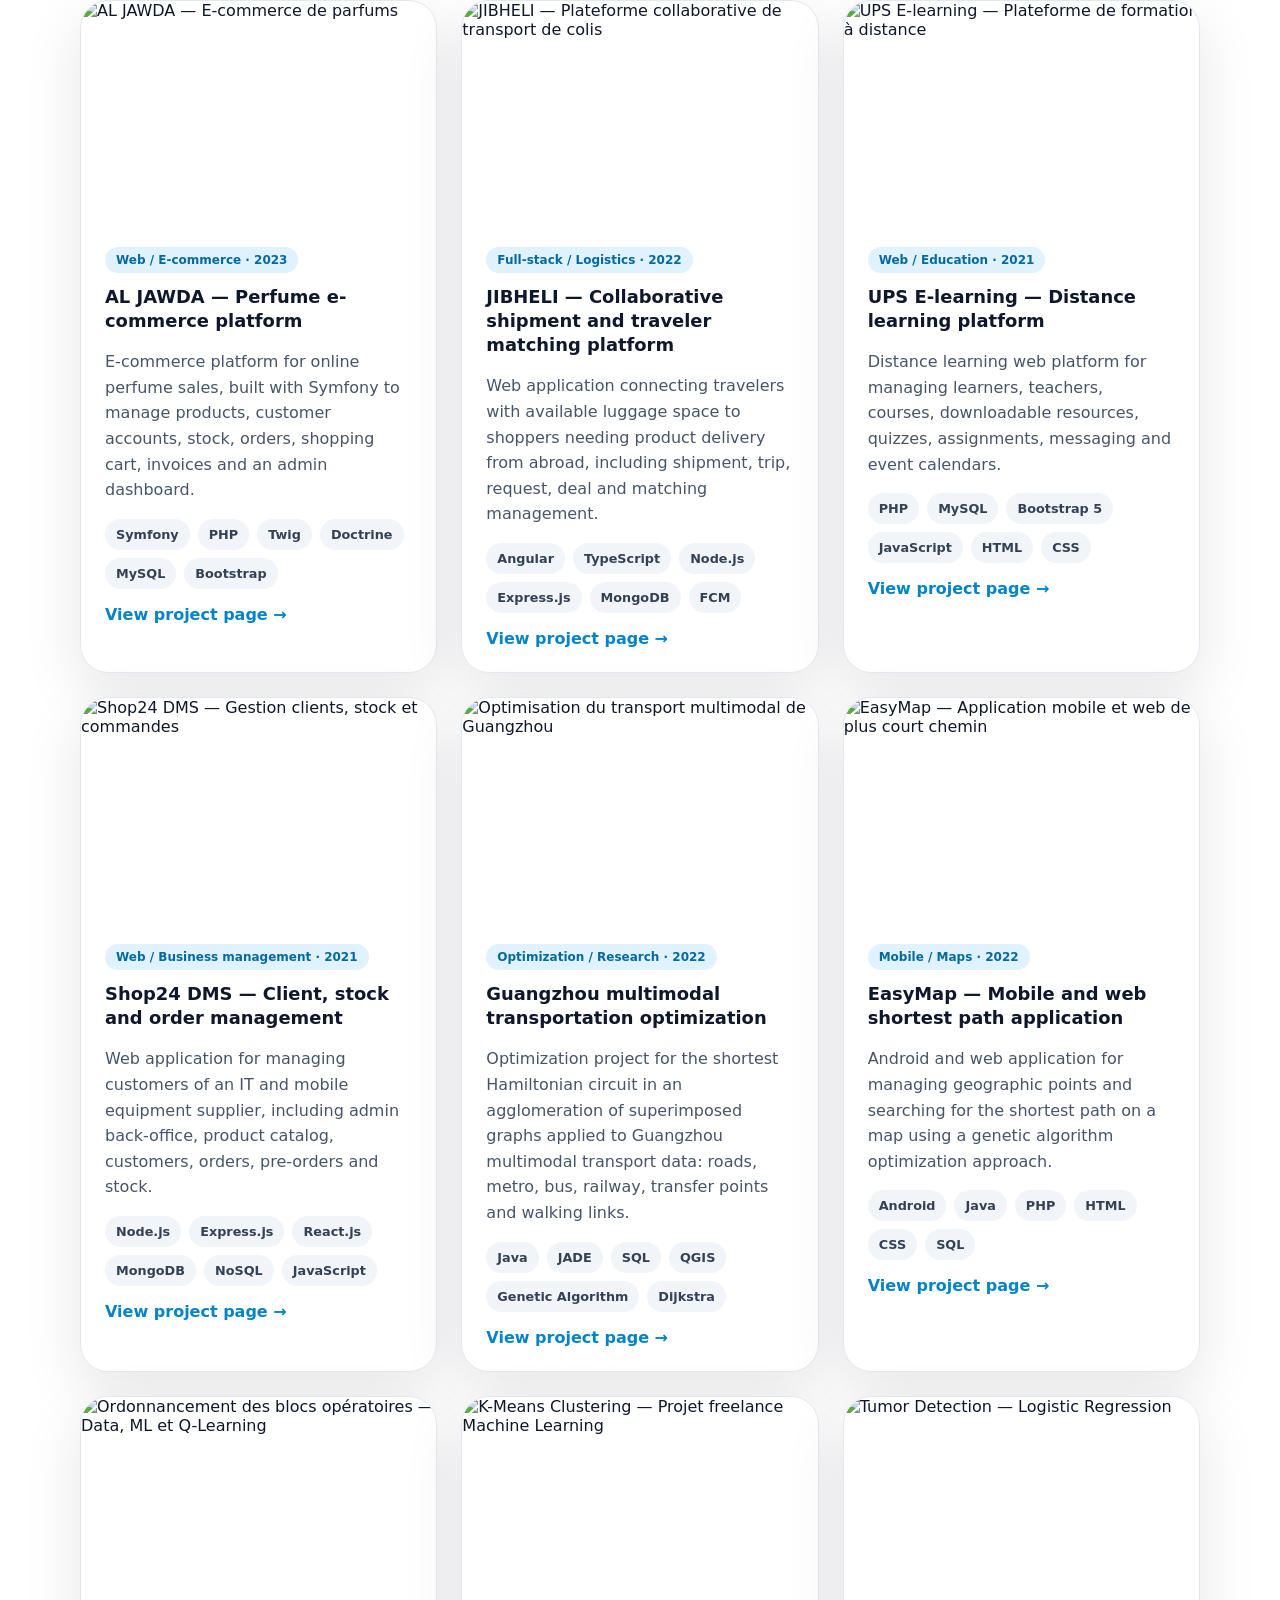
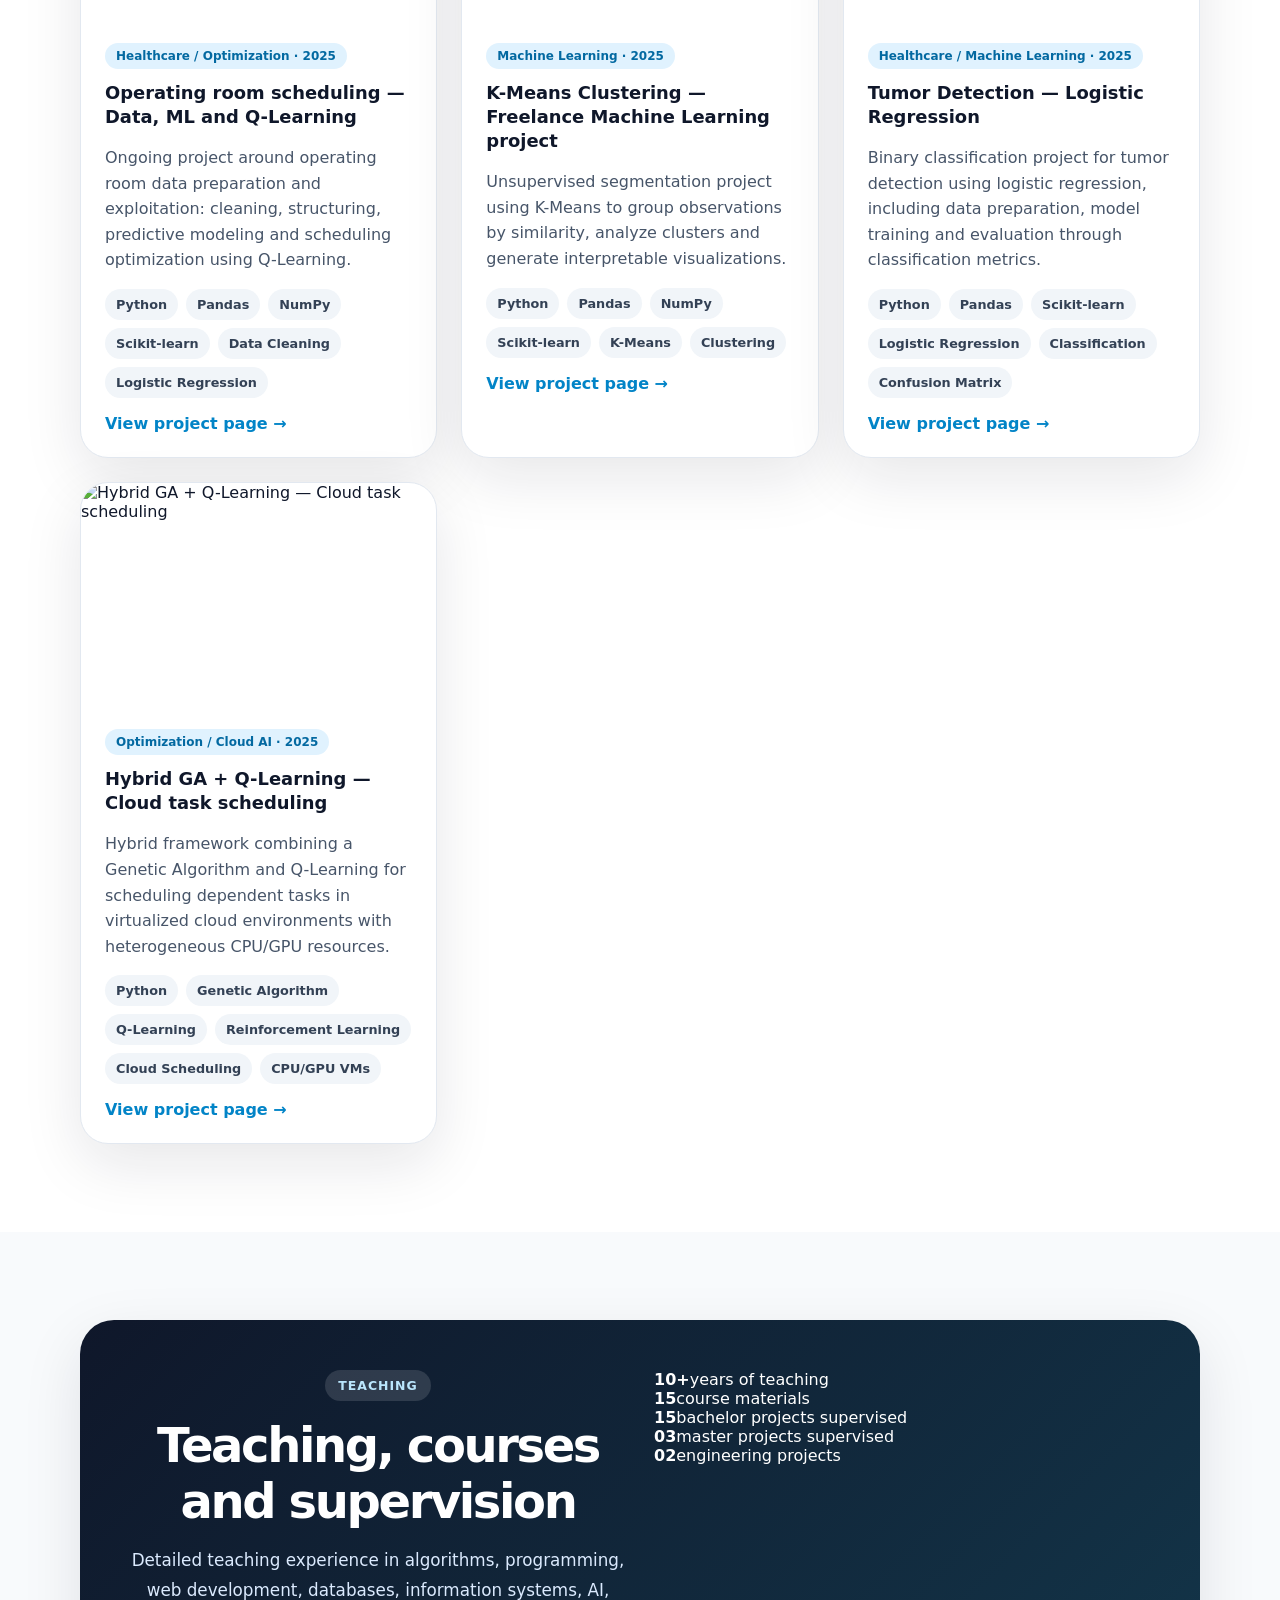
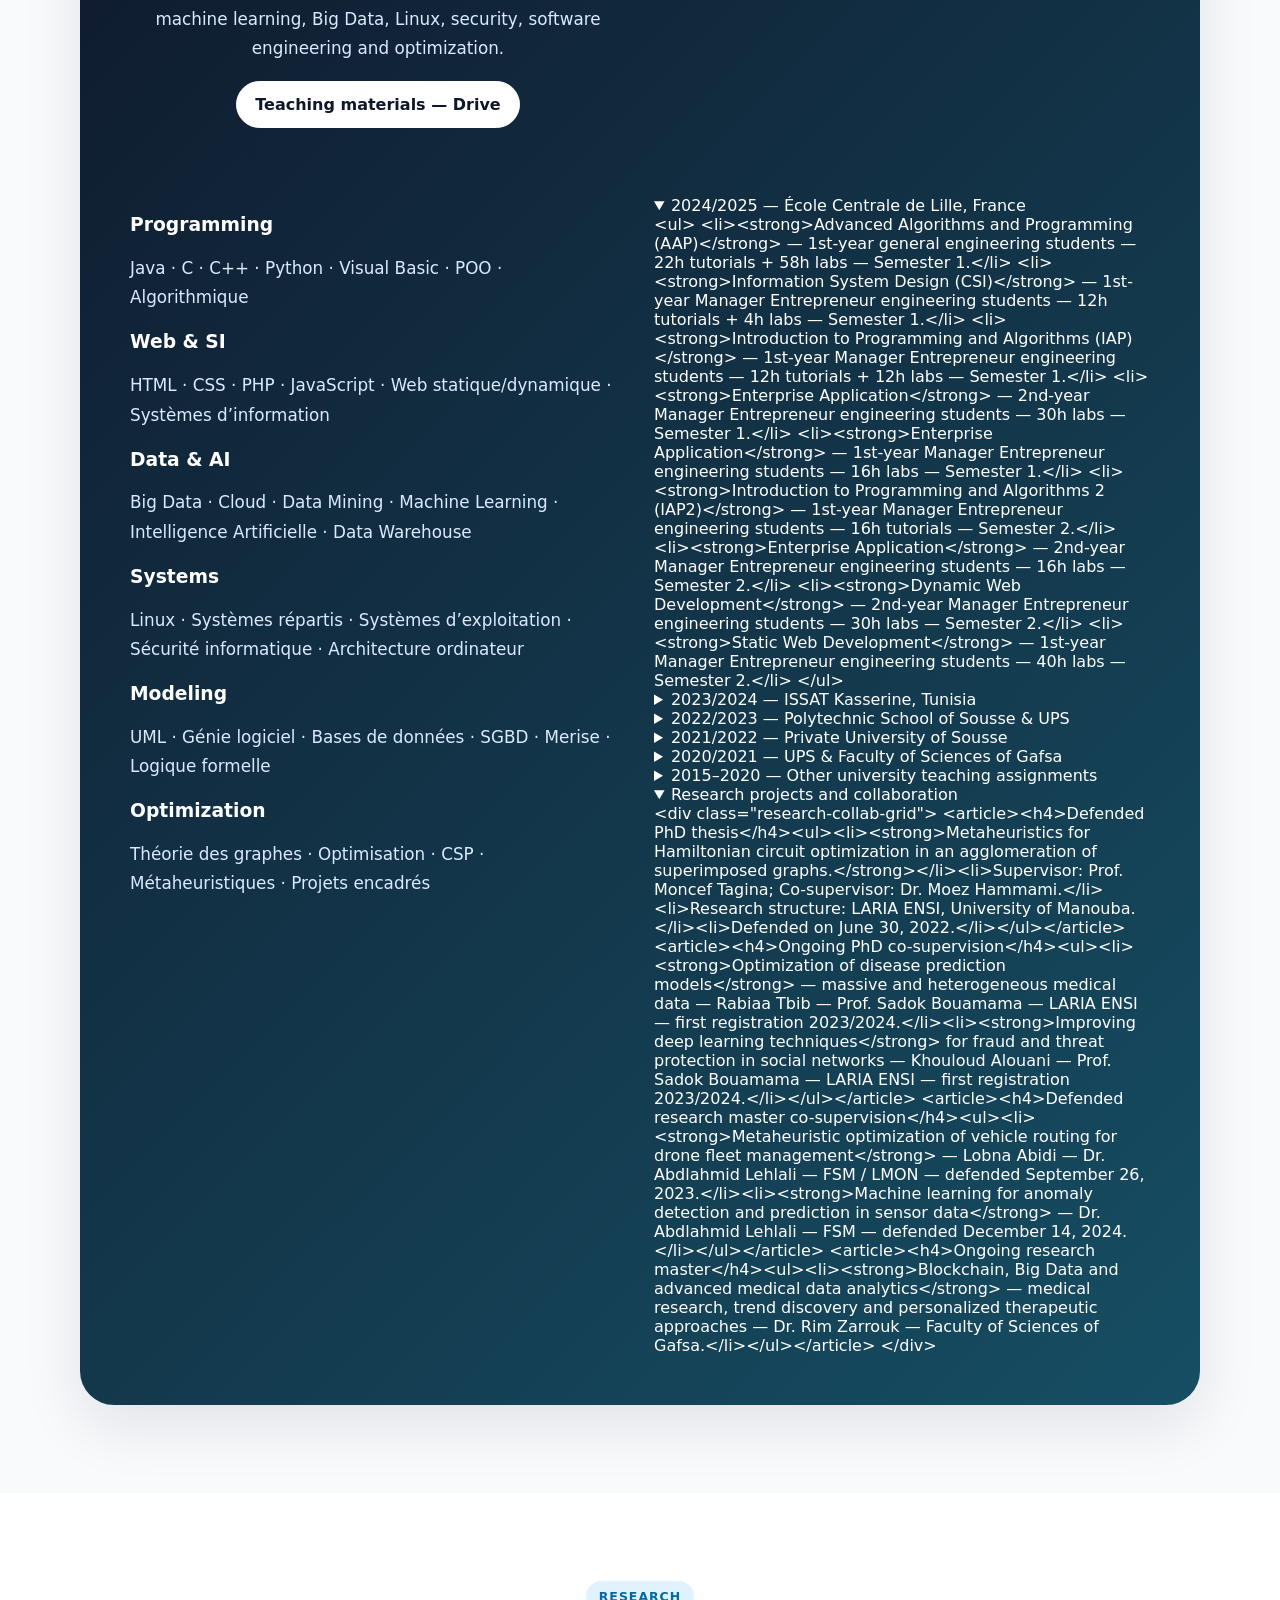
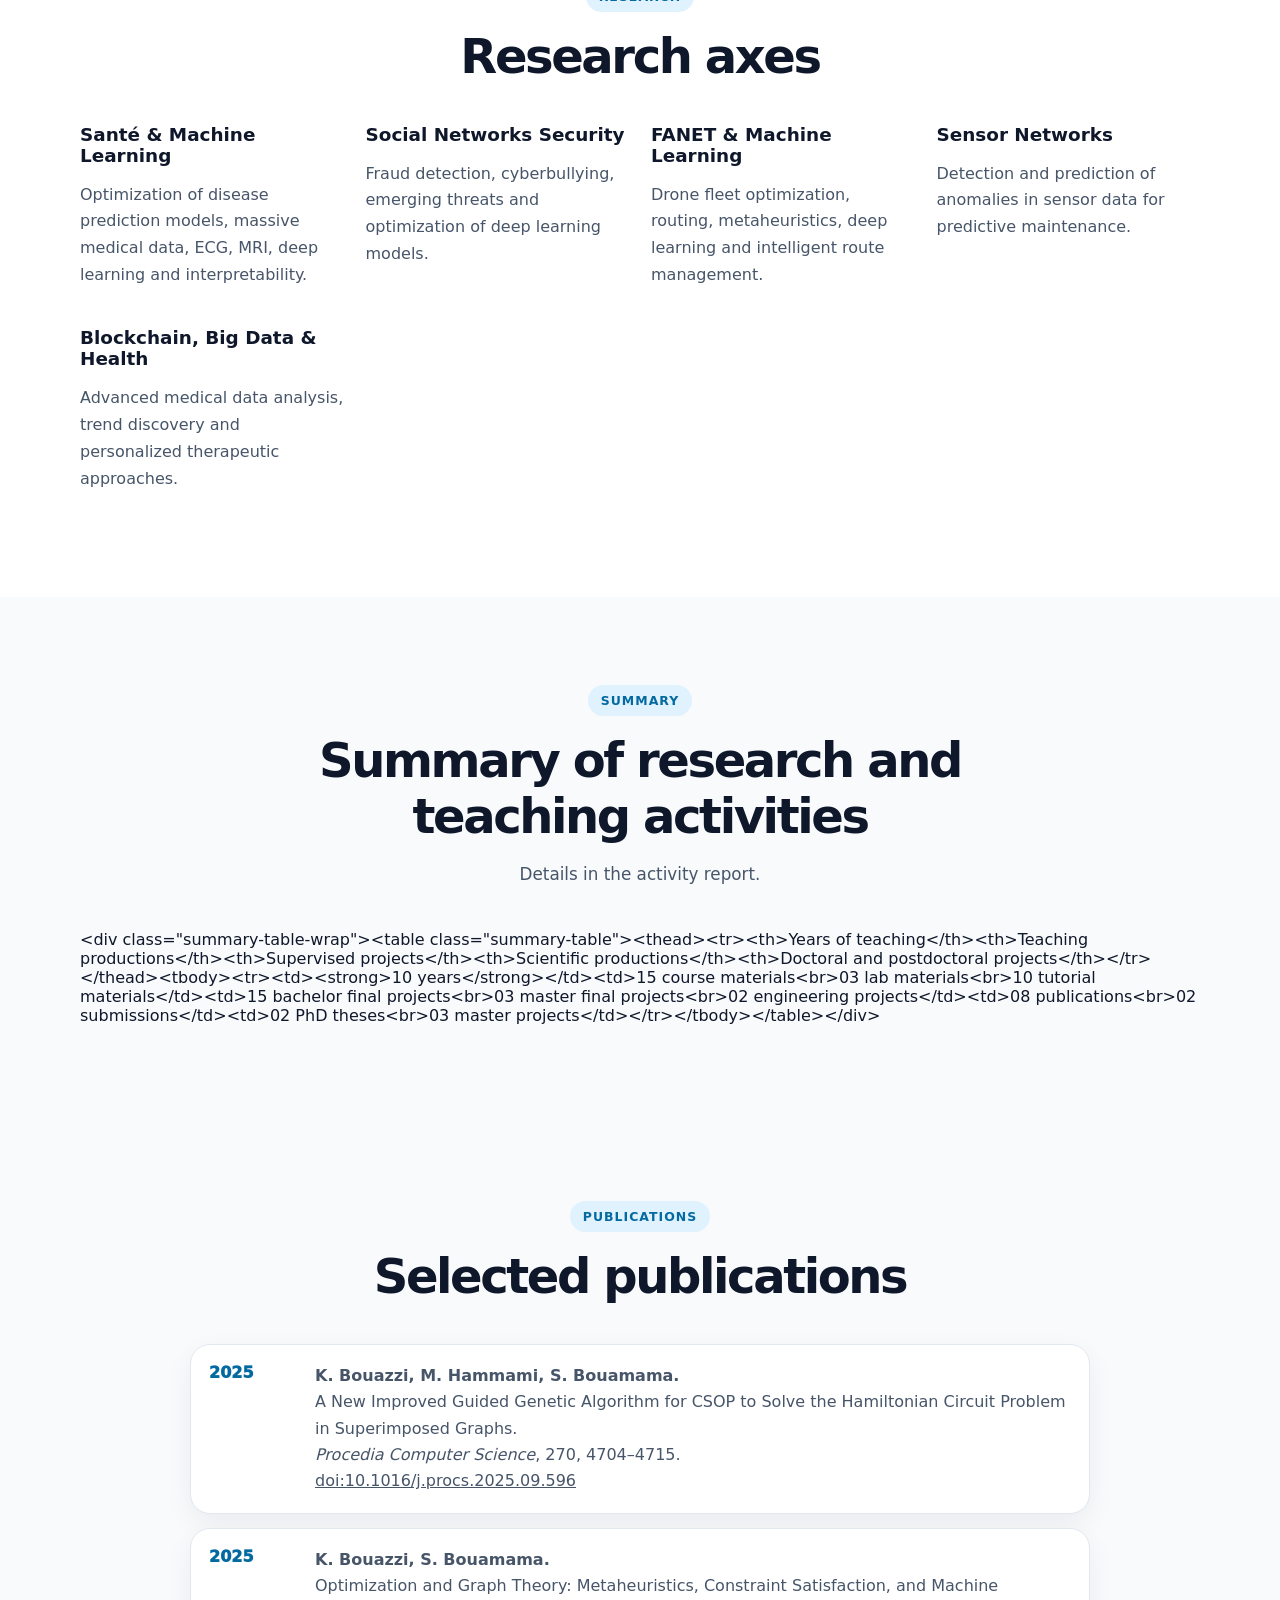
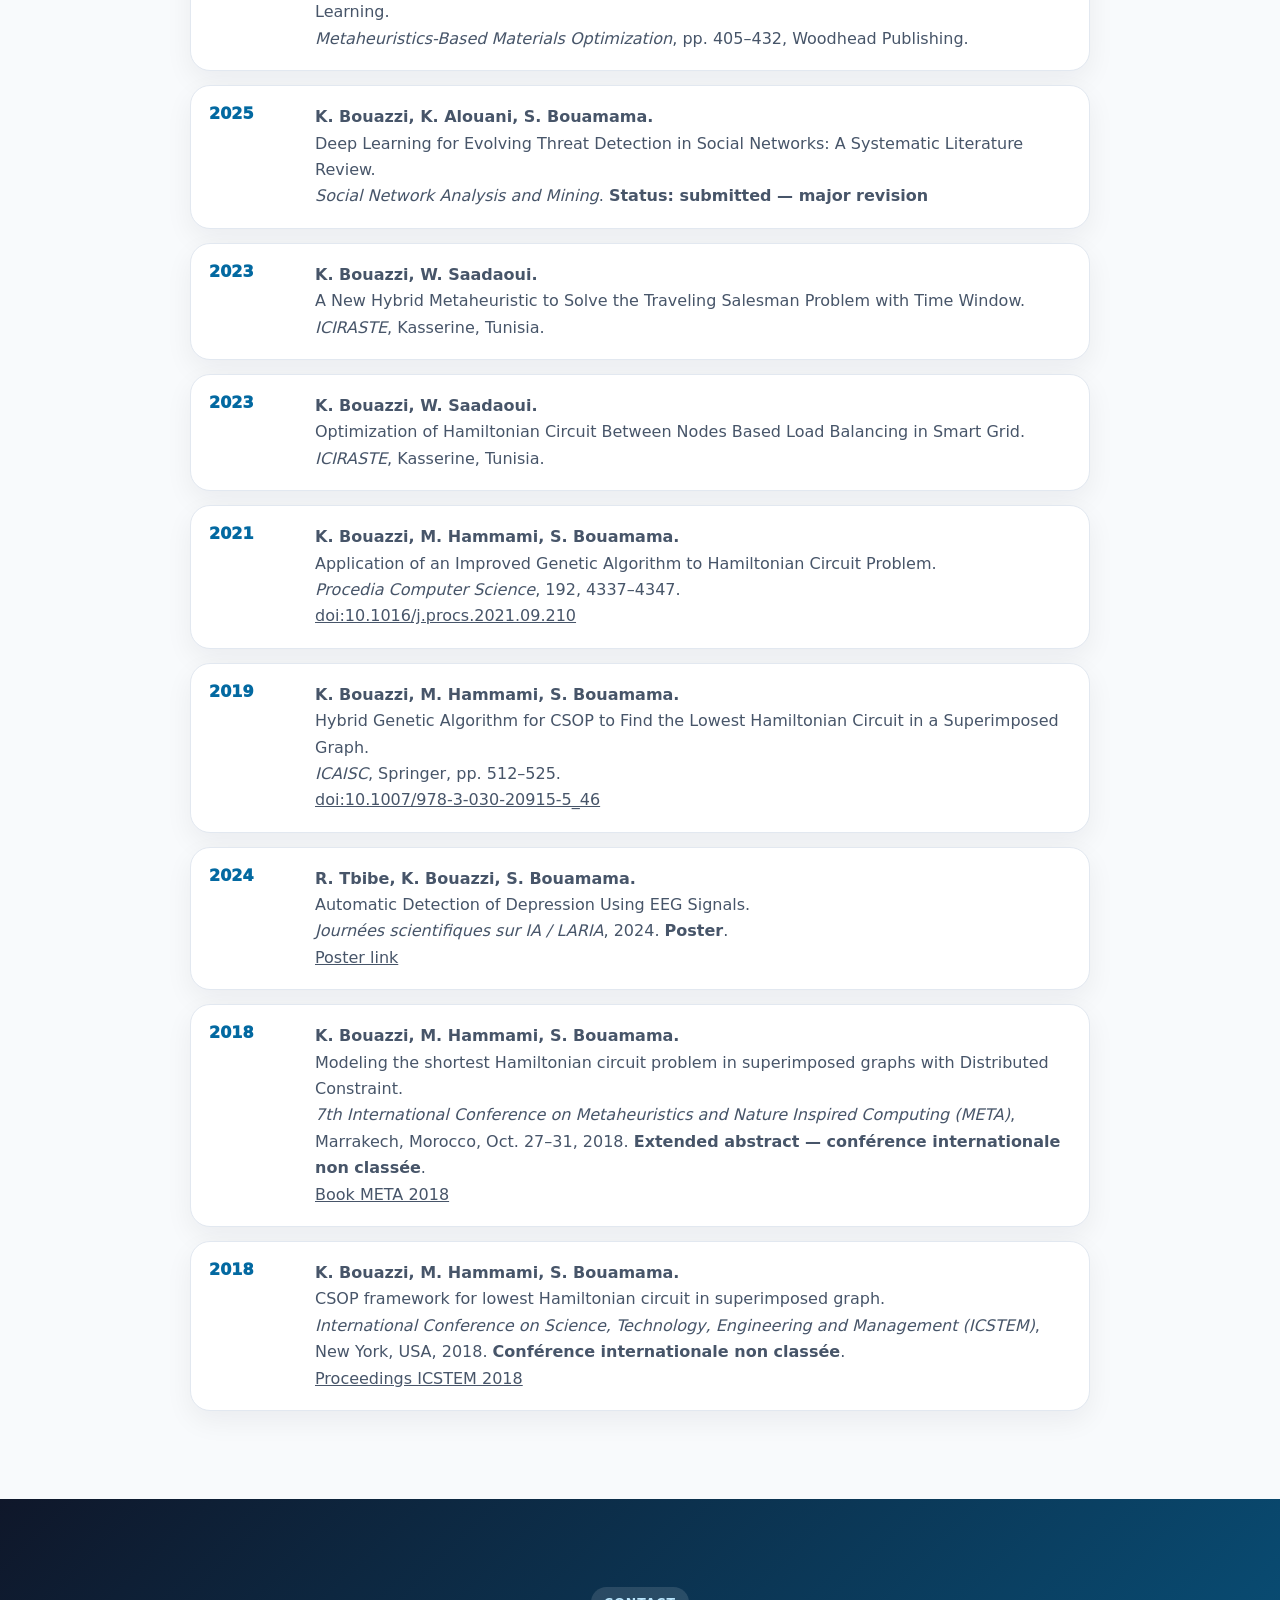
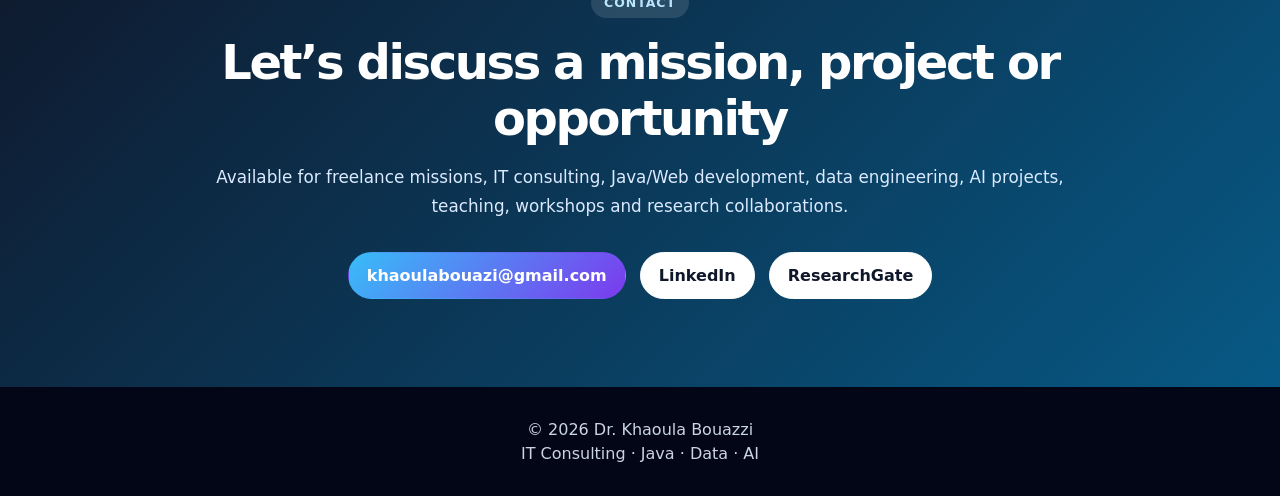
==== commit 16449b11: "Correct CV link path in index.html" ====
--- a/index.html
+++ b/index.html
@@ -1,549 +1,430 @@
-<!DOCTYPE html>
-<html lang="en">
+<!DOCTYPE html> 
+<html lang="fr">
 <head>
   <meta charset="UTF-8" />
   <meta name="viewport" content="width=device-width, initial-scale=1.0" />
-  <meta name="description" content="Portfolio of Dr. Khaoula Bouazzi - Software Engineering, IT Consulting, Data Engineering, AI, Teaching and Research." />
-  <title>Dr. Khaoula Bouazzi | IT, Java, Data & AI Portfolio</title>
+  <meta name="description" content="Portfolio de Dr. Khaoula Bouazzi — consultante IT, développement Java/Web, data engineering, IA, enseignement et recherche." />
+  <title>Dr. Khaoula Bouazzi | IT Consulting, Java, Data & AI</title>
   <link rel="stylesheet" href="styles.css" />
 </head>
 <body>
-  <header class="site-header">
-    <nav class="navbar container">
-      <a href="#home" class="brand">K. Bouazzi</a>
-      <button class="menu-toggle" aria-label="Open menu">☰</button>
-      <div class="nav-links">
-        <a href="#about" data-fr="À propos" data-en="About">About</a>
-        <a href="#services" data-fr="Services" data-en="Services">Services</a>
-        <a href="#projects" data-fr="Projets" data-en="Projects">Projects</a>
-        <a href="#teaching" data-fr="Enseignement" data-en="Teaching">Teaching</a>
-        <a href="#research" data-fr="Recherche" data-en="Research">Research</a>
-        <a href="#publications" data-fr="Publications" data-en="Publications">Publications</a>
-        <a href="#contact" data-fr="Contact" data-en="Contact">Contact</a>
-        <button id="langToggle" class="lang-toggle" type="button">FR</button>
-      </div>
-    </nav>
-  </header>
-
+  <header class="site-header"><nav class="navbar container"><a href="index.html#home" class="brand">K. Bouazzi<small>IT Consulting · Java · Data · AI</small></a><button class="menu-toggle" aria-label="Open menu">☰</button><div class="nav-links"><a href="index.html#about" data-fr="À propos" data-en="About">À propos</a><a href="index.html#services" data-fr="Services" data-en="Services">Services</a><a href="index.html#projects" data-fr="Projets" data-en="Projects">Projets</a><a href="index.html#teaching" data-fr="Enseignement" data-en="Teaching">Enseignement</a><a href="index.html#research" data-fr="Recherche" data-en="Research">Recherche</a><a href="index.html#publications" data-fr="Publications" data-en="Publications">Publications</a><a href="index.html#contact" data-fr="Contact" data-en="Contact">Contact</a><button id="langToggle" class="lang-toggle" type="button">EN</button></div></nav></header>
   <main>
-    <section id="home" class="hero section">
+    <section id="home" class="hero">
       <div class="container hero-grid">
-        <div class="hero-content">
-          <span class="eyebrow" data-fr="Portfolio professionnel" data-en="Professional portfolio">Professional portfolio</span>
-          <h1 data-fr="Dr. Khaoula Bouazzi" data-en="Dr. Khaoula Bouazzi">Dr. Khaoula Bouazzi</h1>
-          <h2 data-fr="Consultante IT · Développeuse Java/Web · Data Engineer · Experte IA" data-en="IT Consultant · Java/Web Developer · Data Engineer · AI Expert">IT Consultant · Java/Web Developer · Data Engineer · AI Expert</h2>
-          <p data-fr="Docteur ingénieure en informatique, enseignante-chercheuse et ingénieure logiciel, spécialisée en intelligence artificielle, optimisation, systèmes d’information, développement web, data engineering et applications métier." data-en="PhD computer engineer, lecturer-researcher and software engineer specialized in artificial intelligence, optimization, information systems, web development, data engineering and business applications.">PhD computer engineer, lecturer-researcher and software engineer specialized in artificial intelligence, optimization, information systems, web development, data engineering and business applications.</p>
+        <div>
+          <span class="eyebrow" data-fr="Portfolio consultant IT" data-en="IT consultant portfolio">Portfolio consultant IT</span>
+          <h1>Dr. Khaoula Bouazzi</h1>
+          <h2 data-fr="Consultante IT · Ingénieure Java/Web · Data Engineer · Experte IA" data-en="IT Consultant · AI Expert · Java/Web Engineer · Data Engineer ">Consultante IT · Ingénieure Java/Web · Data Engineer · Experte IA</h2>
+          <p data-fr="Docteure en informatique et ingénieure logiciel avec une expertise transversale en développement applicatif, systèmes d'information, data engineering, intelligence artificielle, optimisation et accompagnement académique. Ce portfolio présente des projets réalisés, encadrés ou analysés dans une logique de consulting IT." data-en="PhD in computer science and software engineer with cross-functional expertise in application development, information systems, data engineering, artificial intelligence, optimization and academic supervision. This portfolio presents projects developed, supervised or analyzed from an IT consulting perspective.">Docteure en informatique et ingénieure logiciel avec une expertise transversale en développement applicatif, systèmes d'information, data engineering, intelligence artificielle, optimisation et accompagnement académique. Ce portfolio présente des projets réalisés, encadrés ou analysés dans une logique de consulting IT.</p>
           <div class="hero-actions">
-            <a class="btn primary" href="#projects" data-fr="Voir les projets" data-en="View projects">View projects</a>
-            <a class="btn secondary" href="CVs Consultant IT Mai 2026.pdf" target="_blank" data-fr="Télécharger le CV consultant IT" data-en="Download CV Consultant IT">Download CV </a>
-           
-            <a class="btn secondary" href="1 Cv Enseignant chercheur - Khaoula BOUAZZI 2026.pdf" target="_blank" data-fr="Télécharger le CV Detaillé" data-en="Download CV detailled">Download detailled CV </a>
-            <a class="btn ghost" href="https://www.linkedin.com/in/khaoula-bouazzi/" data-fr="Discuter d’une mission" data-en="Discuss a mission">Discuss a mission</a>    
+            <a class="btn primary" href="#projects" data-fr="Voir les projets" data-en="View projects">Voir les projets</a>
+            <a class="btn secondary" href="assets/CV/cv-consulting-it-khaoula-bouazzi.pdf" target="_blank" data-fr="Télécharger CV Consulting IT" data-en="Download IT Consulting CV">Télécharger CV Consulting IT</a>
+            <a class="btn secondary" href="assets/CV/cv-detaille-khaoula-bouazzi.pdf" target="_blank" data-fr="Télécharger CV détaillé" data-en="Download detailed CV">Télécharger CV détaillé</a>
+            <a class="btn secondary" href="assets/CV/cv-formateur-khaoula-bouazzi.pdf" target="_blank" data-fr="Télécharger CV formateur" data-en="Download trainer CV">Télécharger CV formateur</a>
+            <a class="btn ghost" href="#contact" data-fr="Discuter d’une mission" data-en="Discuss a mission">Discuter d’une mission</a>
           </div>
         </div>
         <aside class="hero-card">
           <div class="profile-circle">KB</div>
-          <h3 data-fr="Profil hybride" data-en="Hybrid profile">Hybrid profile</h3>
-          <p data-fr="Un profil à l’intersection du développement logiciel, de la data, de l’IA, de l’enseignement et de la recherche appliquée." data-en="A profile at the intersection of software engineering, data, AI, teaching and applied research.">A profile at the intersection of software engineering, data, AI, teaching and applied research.</p>
-          <div class="stats">
-            <div><strong>10+</strong><span data-fr="années enseignement" data-en="years teaching">years teaching</span></div>
-            <div><strong>20+</strong><span data-fr="projets encadrés" data-en="supervised projects">supervised projects</span></div>
-            <div><strong>8+</strong><span data-fr="publications" data-en="publications">publications</span></div>
-          </div>
+          <h3 data-fr="Profil hybride orienté valeur" data-en="Hybrid profile">Profil hybride orienté valeur</h3>
+          <p data-fr="Développement, conseil, data, IA, recherche appliquée et encadrement de projets académiques et industriels." data-en="Development, consulting, data, AI, applied research and supervision of academic and industrial projects.">Développement, conseil, data, IA, recherche appliquée et encadrement de projets académiques et industriels.</p>
+          <div class="stats"><div><strong>10+</strong><span data-fr="ans enseignement" data-en="years teaching">ans enseignement</span></div><div><strong>20+</strong><span data-fr="projets encadrés" data-en="supervised projects">projets encadrés</span></div><div><strong>8+</strong><span data-fr="publications" data-en="publications">publications</span></div></div>
         </aside>
       </div>
     </section>
 
     <section id="about" class="section light">
       <div class="container two-col">
-        <div>
-          <span class="section-tag" data-fr="À propos" data-en="About">About</span>
-          <h2 data-fr="Une expertise technique avec une rigueur académique" data-en="Technical expertise with academic rigor">Technical expertise with academic rigor</h2>
-        </div>
-        <div>
-          <p data-fr="Je conçois et développe des solutions numériques fiables : applications web, APIs Java, pipelines de données, dashboards décisionnels et prototypes IA. Mon expérience en enseignement et recherche me permet d’analyser les besoins, structurer les solutions, documenter les choix techniques et accompagner les utilisateurs." data-en="I design and develop reliable digital solutions: web applications, Java APIs, data pipelines, decision dashboards and AI prototypes. My teaching and research experience helps me analyze requirements, structure solutions, document technical choices and support users.">I design and develop reliable digital solutions: web applications, Java APIs, data pipelines, decision dashboards and AI prototypes. My teaching and research experience helps me analyze requirements, structure solutions, document technical choices and support users.</p>
-          <div class="chips">
-            <span>Java</span><span>Spring Boot</span><span>React</span><span>Python</span><span>SQL</span><span>AI/ML</span><span>UML</span><span>BPMN</span><span>Docker</span>
-          </div>
-        </div>
+        <div><span class="section-tag" data-fr="À propos" data-en="About">À propos</span><h2 data-fr="Expertise technique, analyse métier et rigueur académique" data-en="Technical expertise, business analysis and academic rigor">Expertise technique, analyse métier et rigueur académique</h2></div>
+        <div><p data-fr="J’interviens sur la compréhension du besoin, la modélisation UML/BPMN, la conception d’architecture, le développement web/backend, l’intégration de données, les prototypes IA et la documentation technique. Les projets ci-dessous couvrent des domaines variés : e-commerce, e-learning, logistique collaborative, santé, cloud, graphes et optimisation." data-en="I work on requirements analysis, UML/BPMN modeling, architecture design, web/backend development, data integration, AI prototypes and technical documentation. The projects below cover several domains: e-commerce, e-learning, collaborative logistics, healthcare, cloud, graphs and optimization.">J’interviens sur la compréhension du besoin, la modélisation UML/BPMN, la conception d’architecture, le développement web/backend, l’intégration de données, les prototypes IA et la documentation technique. Les projets ci-dessous couvrent des domaines variés : e-commerce, e-learning, logistique collaborative, santé, cloud, graphes et optimisation.</p><div class="chips"><span>Java</span><span>Spring Boot</span><span>Symfony</span><span>Node.js</span><span>React</span><span>Angular</span><span>Python</span><span>SQL</span><span>MongoDB</span><span>Machine Learning</span><span>Q-Learning</span><span>UML</span></div></div>
       </div>
     </section>
 
     <section id="services" class="section">
+      <div class="container"><div class="section-header"><span class="section-tag" data-fr="Services" data-en="Services">Services</span><h2 data-fr="Services pour missions freelance, ESN et projets académiques" data-en="Services for freelance missions, IT companies and academic projects">Services pour missions freelance, ESN et projets académiques</h2><p data-fr="Une offre claire pour clients, recruteurs et partenaires de recherche." data-en="A clear offer for clients, recruiters and research partners.">Une offre claire pour clients, recruteurs et partenaires de recherche.</p></div>
+        <div class="services-grid">
+          <article class="service-card"><h3>IT & IS Consulting</h3><p data-fr="Audit fonctionnel, spécification, modélisation UML/BPMN, cahier des charges et recommandations techniques." data-en="Functional audit, specification, UML/BPMN modeling, requirements documents and technical recommendations.">Audit fonctionnel, spécification, modélisation UML/BPMN, cahier des charges et recommandations techniques.</p><div class="tech-stack"><span>UML</span><span>BPMN</span><span>Scrum</span></div></article>
+          <article class="service-card"><h3>Java / Web Backend</h3><p data-fr="Applications métier, API REST, architecture MVC/3-tiers, sécurité, intégration base de données et documentation." data-en="Business applications, REST APIs, MVC/3-tier architecture, security, database integration and documentation.">Applications métier, API REST, architecture MVC/3-tiers, sécurité, intégration base de données et documentation.</p><div class="tech-stack"><span>Java</span><span>Spring Boot</span><span>REST</span></div></article>
+          <article class="service-card"><h3>Data & AI Engineering</h3><p data-fr="Nettoyage de données, pipelines, classification, clustering, optimisation et prototypes IA reproductibles." data-en="Data cleaning, pipelines, classification, clustering, optimization and reproducible AI prototypes.">Nettoyage de données, pipelines, classification, clustering, optimisation et prototypes IA reproductibles.</p><div class="tech-stack"><span>Python</span><span>ML</span><span>Q-Learning</span></div></article>
+          <article class="service-card"><h3 data-fr="Formation IT & Data" data-en="IT & Data Training">Formation IT & Data</h3><p data-fr="Animation de formations et ateliers en Big Data, data analysis, POO, UML et Java, avec des interventions à Lyon avec ITTEST/Neum Factory et à Clermont-Ferrand avec Caplogy." data-en="Delivery of training courses and workshops in Big Data, data analysis, OOP, UML and Java, including interventions in Lyon with ITTEST/Neum Factory and in Clermont-Ferrand with Caplogy.">Animation de formations et ateliers en Big Data, data analysis, POO, UML et Java, avec des interventions à Lyon avec ITTEST/Neum Factory et à Clermont-Ferrand avec Caplogy.</p><div class="tech-stack"><span>Big Data</span><span>Data Analysis</span><span>POO/UML</span><span>Java</span></div></article>
+          <article class="service-card"><h3 data-fr="Reviewing scientifique" data-en="Scientific reviewing">Reviewing scientifique</h3><p data-fr="Relecture, correction et amélioration de papiers scientifiques : structure, clarté, cohérence méthodologique, qualité rédactionnelle et conformité aux exigences académiques." data-en="Reviewing, correction and improvement of scientific papers: structure, clarity, methodological consistency, writing quality and compliance with academic requirements.">Relecture, correction et amélioration de papiers scientifiques : structure, clarté, cohérence méthodologique, qualité rédactionnelle et conformité aux exigences académiques.</p><div class="tech-stack"><span>Reviewing</span><span>Correction</span><span>Recherche</span></div></article>
+        </div>
+      </div>
+    </section>
+
+    <section id="projects" class="section light">
+      <div class="container"><div class="section-header"><span class="section-tag" data-fr="Projets" data-en="Projects">Projets</span><h2 data-fr="Featured projects for recruiters and clients" data-en="Featured projects for recruiters and clients">Featured projects for recruiters and clients</h2><p data-fr="Chaque fiche projet détaille le contexte, les fonctionnalités, les technologies et les captures disponibles." data-en="Each project page details the context, features, technologies and available screenshots.">Chaque fiche projet détaille le contexte, les fonctionnalités, les technologies et les captures disponibles.</p><div class="cta-strip"><a class="btn secondary" href="https://github.com/BouazziKhaoula" target="_blank" rel="noopener" data-fr="Voir mon GitHub" data-en="View my GitHub">Voir mon GitHub</a></div></div><div class="projects-grid"><article class="project-card">
+      <img src="assets/img/projects/al-jawda/al-jawda-products.png" alt="AL JAWDA — E-commerce de parfums">
+      <div class="project-body">
+        <div class="project-category">Web / E-commerce · 2023</div>
+        <h3 data-fr="AL JAWDA — E-commerce de parfums" data-en="AL JAWDA — Perfume e-commerce platform">AL JAWDA — E-commerce de parfums</h3>
+        <p data-fr="Plateforme e-commerce de vente en ligne de parfums orientaux, conçue avec Symfony pour gérer les produits, les comptes clients, le stock, les commandes, le panier, les factures et le tableau de bord administrateur." data-en="E-commerce platform for online perfume sales, built with Symfony to manage products, customer accounts, stock, orders, shopping cart, invoices and an admin dashboard.">Plateforme e-commerce de vente en ligne de parfums orientaux, conçue avec Symfony pour gérer les produits, les comptes clients, le stock, les commandes, le panier, les factures et le tableau de bord administrateur.</p>
+        <div class="tech-stack"><span>Symfony</span><span>PHP</span><span>Twig</span><span>Doctrine</span><span>MySQL</span><span>Bootstrap</span></div>
+        <a class="project-link" href="projects/al-jawda-ecommerce.html" data-fr="Voir la fiche projet →" data-en="View project page →">Voir la fiche projet →</a>
+      </div>
+    </article>
+<article class="project-card">
+      <img src="assets/img/projects/jibheli/jibheli-home-shipments.png" alt="JIBHELI — Plateforme collaborative de transport de colis">
+      <div class="project-body">
+        <div class="project-category">Full-stack / Logistics · 2022</div>
+        <h3 data-fr="JIBHELI — Plateforme collaborative de transport de colis" data-en="JIBHELI — Collaborative shipment and traveler matching platform">JIBHELI — Plateforme collaborative de transport de colis</h3>
+        <p data-fr="Application web reliant des voyageurs disposant d’espace dans leurs bagages avec des utilisateurs souhaitant transporter des produits depuis l’étranger, avec gestion des expéditions, voyages, demandes, deals et matching." data-en="Web application connecting travelers with available luggage space to shoppers needing product delivery from abroad, including shipment, trip, request, deal and matching management.">Application web reliant des voyageurs disposant d’espace dans leurs bagages avec des utilisateurs souhaitant transporter des produits depuis l’étranger, avec gestion des expéditions, voyages, demandes, deals et matching.</p>
+        <div class="tech-stack"><span>Angular</span><span>TypeScript</span><span>Node.js</span><span>Express.js</span><span>MongoDB</span><span>FCM</span></div>
+        <a class="project-link" href="projects/jibheli-shipment-platform.html" data-fr="Voir la fiche projet →" data-en="View project page →">Voir la fiche projet →</a>
+      </div>
+    </article>
+<article class="project-card">
+      <img src="assets/img/projects/ups-elearning/ups-home.png" alt="UPS E-learning — Plateforme de formation à distance">
+      <div class="project-body">
+        <div class="project-category">Web / Education · 2021</div>
+        <h3 data-fr="UPS E-learning — Plateforme de formation à distance" data-en="UPS E-learning — Distance learning platform">UPS E-learning — Plateforme de formation à distance</h3>
+        <p data-fr="Plateforme web de formation à distance pour gérer les apprenants, formateurs, cours, ressources téléchargeables, quiz, devoirs, messagerie et calendrier des événements." data-en="Distance learning web platform for managing learners, teachers, courses, downloadable resources, quizzes, assignments, messaging and event calendars.">Plateforme web de formation à distance pour gérer les apprenants, formateurs, cours, ressources téléchargeables, quiz, devoirs, messagerie et calendrier des événements.</p>
+        <div class="tech-stack"><span>PHP</span><span>MySQL</span><span>Bootstrap 5</span><span>JavaScript</span><span>HTML</span><span>CSS</span></div>
+        <a class="project-link" href="projects/ups-elearning.html" data-fr="Voir la fiche projet →" data-en="View project page →">Voir la fiche projet →</a>
+      </div>
+    </article>
+<article class="project-card">
+      <img src="assets/img/projects/shop24-dms/saf2.PNG" alt="Shop24 DMS — Gestion clients, stock et commandes">
+      <div class="project-body">
+        <div class="project-category">Web / Business management · 2021</div>
+        <h3 data-fr="Shop24 DMS — Gestion clients, stock et commandes" data-en="Shop24 DMS — Client, stock and order management">Shop24 DMS — Gestion clients, stock et commandes</h3>
+        <p data-fr="Application web de gestion des clients d’un fournisseur de matériel informatique et téléphonie mobile, avec back-office administratif, catalogue produits, clients, commandes, précommandes et stock." data-en="Web application for managing customers of an IT and mobile equipment supplier, including admin back-office, product catalog, customers, orders, pre-orders and stock.">Application web de gestion des clients d’un fournisseur de matériel informatique et téléphonie mobile, avec back-office administratif, catalogue produits, clients, commandes, précommandes et stock.</p>
+        <div class="tech-stack"><span>Node.js</span><span>Express.js</span><span>React.js</span><span>MongoDB</span><span>NoSQL</span><span>JavaScript</span></div>
+        <a class="project-link" href="projects/shop24-dms.html" data-fr="Voir la fiche projet →" data-en="View project page →">Voir la fiche projet →</a>
+      </div>
+    </article>
+<article class="project-card">
+      <img src="assets/img/projects/guangzhou/guangzhou-map-result.png" alt="Optimisation du transport multimodal de Guangzhou">
+      <div class="project-body">
+        <div class="project-category">Optimization / Research · 2022</div>
+        <h3 data-fr="Optimisation du transport multimodal de Guangzhou" data-en="Guangzhou multimodal transportation optimization">Optimisation du transport multimodal de Guangzhou</h3>
+        <p data-fr="Projet d’optimisation du plus court circuit hamiltonien dans une agglomération de graphes superposés appliquée à un réseau de transport multimodal de Guangzhou : routes, métro, bus, voies ferrées, points de transfert et liens piétons." data-en="Optimization project for the shortest Hamiltonian circuit in an agglomeration of superimposed graphs applied to Guangzhou multimodal transport data: roads, metro, bus, railway, transfer points and walking links.">Projet d’optimisation du plus court circuit hamiltonien dans une agglomération de graphes superposés appliquée à un réseau de transport multimodal de Guangzhou : routes, métro, bus, voies ferrées, points de transfert et liens piétons.</p>
+        <div class="tech-stack"><span>Java</span><span>JADE</span><span>SQL</span><span>QGIS</span><span>Genetic Algorithm</span><span>Dijkstra</span></div>
+        <a class="project-link" href="projects/guangzhou-transport-optimization.html" data-fr="Voir la fiche projet →" data-en="View project page →">Voir la fiche projet →</a>
+      </div>
+    </article>
+<article class="project-card">
+      <img src="assets/img/projects/easymap/easymap-mobile-login.png" alt="EasyMap — Application mobile et web de plus court chemin">
+      <div class="project-body">
+        <div class="project-category">Mobile / Maps · 2022</div>
+        <h3 data-fr="EasyMap — Application mobile et web de plus court chemin" data-en="EasyMap — Mobile and web shortest path application">EasyMap — Application mobile et web de plus court chemin</h3>
+        <p data-fr="Application Android et web permettant de gérer des points géographiques et de rechercher le plus court chemin sur carte avec une approche d’optimisation par algorithme génétique." data-en="Android and web application for managing geographic points and searching for the shortest path on a map using a genetic algorithm optimization approach.">Application Android et web permettant de gérer des points géographiques et de rechercher le plus court chemin sur carte avec une approche d’optimisation par algorithme génétique.</p>
+        <div class="tech-stack"><span>Android</span><span>Java</span><span>PHP</span><span>HTML</span><span>CSS</span><span>SQL</span></div>
+        <a class="project-link" href="projects/easymap-shortest-path.html" data-fr="Voir la fiche projet →" data-en="View project page →">Voir la fiche projet →</a>
+      </div>
+    </article>
+<article class="project-card">
+      <img src="assets/img/projects/ml/or-placeholder.svg" alt="Ordonnancement des blocs opératoires — Data, ML et Q-Learning">
+      <div class="project-body">
+        <div class="project-category">Healthcare / Optimization · 2025</div>
+        <h3 data-fr="Ordonnancement des blocs opératoires — Data, ML et Q-Learning" data-en="Operating room scheduling — Data, ML and Q-Learning">Ordonnancement des blocs opératoires — Data, ML et Q-Learning</h3>
+        <p data-fr="Projet en cours autour de la préparation et l’exploitation de données de blocs opératoires : nettoyage, structuration, modélisation prédictive et optimisation de l’ordonnancement par Q-Learning." data-en="Ongoing project around operating room data preparation and exploitation: cleaning, structuring, predictive modeling and scheduling optimization using Q-Learning.">Projet en cours autour de la préparation et l’exploitation de données de blocs opératoires : nettoyage, structuration, modélisation prédictive et optimisation de l’ordonnancement par Q-Learning.</p>
+        <div class="tech-stack"><span>Python</span><span>Pandas</span><span>NumPy</span><span>Scikit-learn</span><span>Data Cleaning</span><span>Logistic Regression</span></div>
+        <a class="project-link" href="projects/operating-room-scheduling.html" data-fr="Voir la fiche projet →" data-en="View project page →">Voir la fiche projet →</a>
+      </div>
+    </article>
+<article class="project-card">
+      <img src="assets/img/projects/ml/ml-placeholder.svg" alt="K-Means Clustering — Projet freelance Machine Learning">
+      <div class="project-body">
+        <div class="project-category">Machine Learning · 2025</div>
+        <h3 data-fr="K-Means Clustering — Projet freelance Machine Learning" data-en="K-Means Clustering — Freelance Machine Learning project">K-Means Clustering — Projet freelance Machine Learning</h3>
+        <p data-fr="Projet de segmentation non supervisée avec K-Means pour regrouper des observations selon leurs similarités, analyser les clusters et produire des visualisations interprétables." data-en="Unsupervised segmentation project using K-Means to group observations by similarity, analyze clusters and generate interpretable visualizations.">Projet de segmentation non supervisée avec K-Means pour regrouper des observations selon leurs similarités, analyser les clusters et produire des visualisations interprétables.</p>
+        <div class="tech-stack"><span>Python</span><span>Pandas</span><span>NumPy</span><span>Scikit-learn</span><span>K-Means</span><span>Clustering</span></div>
+        <a class="project-link" href="projects/kmeans-clustering-freelance.html" data-fr="Voir la fiche projet →" data-en="View project page →">Voir la fiche projet →</a>
+      </div>
+    </article>
+<article class="project-card">
+      <img src="assets/img/projects/ml/ml-placeholder.svg" alt="Tumor Detection — Logistic Regression">
+      <div class="project-body">
+        <div class="project-category">Healthcare / Machine Learning · 2025</div>
+        <h3 data-fr="Tumor Detection — Logistic Regression" data-en="Tumor Detection — Logistic Regression">Tumor Detection — Logistic Regression</h3>
+        <p data-fr="Projet de classification binaire appliqué à la détection de tumeurs avec régression logistique, préparation des données, entraînement du modèle et évaluation par métriques de classification." data-en="Binary classification project for tumor detection using logistic regression, including data preparation, model training and evaluation through classification metrics.">Projet de classification binaire appliqué à la détection de tumeurs avec régression logistique, préparation des données, entraînement du modèle et évaluation par métriques de classification.</p>
+        <div class="tech-stack"><span>Python</span><span>Pandas</span><span>Scikit-learn</span><span>Logistic Regression</span><span>Classification</span><span>Confusion Matrix</span></div>
+        <a class="project-link" href="projects/tumor-logistic-regression.html" data-fr="Voir la fiche projet →" data-en="View project page →">Voir la fiche projet →</a>
+      </div>
+    </article>
+<article class="project-card">
+      <img src="assets/img/projects/cloud-scheduling/cloud-scheduler-cli.png" alt="Hybrid GA + Q-Learning — Cloud task scheduling">
+      <div class="project-body">
+        <div class="project-category">Optimization / Cloud AI · 2025</div>
+        <h3 data-fr="Hybrid GA + Q-Learning — Cloud task scheduling" data-en="Hybrid GA + Q-Learning — Cloud task scheduling">Hybrid GA + Q-Learning — Cloud task scheduling</h3>
+        <p data-fr="Framework hybride combinant algorithme génétique et Q-Learning pour l’ordonnancement de tâches dépendantes dans des environnements cloud virtualisés avec ressources CPU/GPU hétérogènes." data-en="Hybrid framework combining a Genetic Algorithm and Q-Learning for scheduling dependent tasks in virtualized cloud environments with heterogeneous CPU/GPU resources.">Framework hybride combinant algorithme génétique et Q-Learning pour l’ordonnancement de tâches dépendantes dans des environnements cloud virtualisés avec ressources CPU/GPU hétérogènes.</p>
+        <div class="tech-stack"><span>Python</span><span>Genetic Algorithm</span><span>Q-Learning</span><span>Reinforcement Learning</span><span>Cloud Scheduling</span><span>CPU/GPU VMs</span></div>
+        <a class="project-link" href="projects/cloud-ga-qlearning-scheduling.html" data-fr="Voir la fiche projet →" data-en="View project page →">Voir la fiche projet →</a>
+      </div>
+    </article></div></div>
+    </section>
+
+        <section id="teaching" class="section">
+      <div class="container split-card">
+        <div class="section-header">
+          <span class="section-tag" data-fr="Enseignement" data-en="Teaching">Enseignement</span>
+          <h2 data-fr="Enseignement, matières et encadrement" data-en="Teaching, courses and supervision">Enseignement, matières et encadrement</h2>
+          <p data-fr="Expérience pédagogique détaillée en algorithmique, programmation, développement web, bases de données, systèmes d’information, IA, machine learning, Big Data, Linux, sécurité, génie logiciel et optimisation." data-en="Detailed teaching experience in algorithms, programming, web development, databases, information systems, AI, machine learning, Big Data, Linux, security, software engineering and optimization.">Expérience pédagogique détaillée en algorithmique, programmation, développement web, bases de données, systèmes d’information, IA, machine learning, Big Data, Linux, sécurité, génie logiciel et optimisation.</p>
+          <div class="cta-strip"><a class="btn secondary" href="https://drive.google.com/drive/home" target="_blank" rel="noopener" data-fr="Supports de cours — Drive" data-en="Teaching materials — Drive">Supports de cours — Drive</a></div>
+        </div>
+        <div class="teaching-kpis">
+          <article><strong>10+</strong><span data-fr="années d’enseignement" data-en="years of teaching">années d’enseignement</span></article>
+          <article><strong>15</strong><span data-fr="supports de cours" data-en="course materials">supports de cours</span></article>
+          <article><strong>15</strong><span data-fr="PFE licences encadrés" data-en="bachelor projects supervised">PFE licences encadrés</span></article>
+          <article><strong>03</strong><span data-fr="PFE masters encadrés" data-en="master projects supervised">PFE masters encadrés</span></article>
+          <article><strong>02</strong><span data-fr="projets ingénieurs" data-en="engineering projects">projets ingénieurs</span></article>
+        </div>
+        <div class="course-domain-grid">
+          <article><h3>Programming</h3><p>Java · C · C++ · Python · Visual Basic · POO · Algorithmique</p></article>
+          <article><h3>Web & SI</h3><p>HTML · CSS · PHP · JavaScript · Web statique/dynamique · Systèmes d’information</p></article>
+          <article><h3>Data & AI</h3><p>Big Data · Cloud · Data Mining · Machine Learning · Intelligence Artificielle · Data Warehouse</p></article>
+          <article><h3>Systems</h3><p>Linux · Systèmes répartis · Systèmes d’exploitation · Sécurité informatique · Architecture ordinateur</p></article>
+          <article><h3>Modeling</h3><p>UML · Génie logiciel · Bases de données · SGBD · Merise · Logique formelle</p></article>
+          <article><h3>Optimization</h3><p>Théorie des graphes · Optimisation · CSP · Métaheuristiques · Projets encadrés</p></article>
+        </div>
+        <div class="accordion-list teaching-details">
+          <details open>
+            <summary data-fr="2024/2025 — École Centrale de Lille, France" data-en="2024/2025 — École Centrale de Lille, France">2024/2025 — École Centrale de Lille, France</summary>
+            <div class="details-body" data-fr="&lt;ul&gt;
+&lt;li&gt;&lt;strong&gt;Algorithmique avancée et programmation (AAP)&lt;/strong&gt; — 1re année Ingénieur général — 22h TD + 58h TP — Semestre 1.&lt;/li&gt;
+&lt;li&gt;&lt;strong&gt;Conception de Système d’Information (CSI)&lt;/strong&gt; — 1re année Ingénieur Manager Entrepreneur — 12h TD + 4h TP — Semestre 1.&lt;/li&gt;
+&lt;li&gt;&lt;strong&gt;Initiation à la programmation et à l’algorithmique (IAP)&lt;/strong&gt; — 1re année Ingénieur Manager Entrepreneur — 12h TD + 12h TP — Semestre 1.&lt;/li&gt;
+&lt;li&gt;&lt;strong&gt;Application d’entreprise&lt;/strong&gt; — 2e année Ingénieur Manager Entrepreneur — 30h TP — Semestre 1.&lt;/li&gt;
+&lt;li&gt;&lt;strong&gt;Application d’entreprise&lt;/strong&gt; — 1re année Ingénieur Manager Entrepreneur — 16h TP — Semestre 1.&lt;/li&gt;
+&lt;li&gt;&lt;strong&gt;Initiation à la programmation et à l’algorithmique 2 (IAP2)&lt;/strong&gt; — 1re année Ingénieur Manager Entrepreneur — 16h TD — Semestre 2.&lt;/li&gt;
+&lt;li&gt;&lt;strong&gt;Application d’entreprise&lt;/strong&gt; — 2e année Ingénieur Manager Entrepreneur — 16h TP — Semestre 2.&lt;/li&gt;
+&lt;li&gt;&lt;strong&gt;Développement Web dynamique&lt;/strong&gt; — 2e année Ingénieur Manager Entrepreneur — 30h TP — Semestre 2.&lt;/li&gt;
+&lt;li&gt;&lt;strong&gt;Développement Web statique&lt;/strong&gt; — 1re année Ingénieur Manager Entrepreneur — 40h TP — Semestre 2.&lt;/li&gt;
+&lt;/ul&gt;" data-en="&lt;ul&gt;
+&lt;li&gt;&lt;strong&gt;Advanced Algorithms and Programming (AAP)&lt;/strong&gt; — 1st-year general engineering students — 22h tutorials + 58h labs — Semester 1.&lt;/li&gt;
+&lt;li&gt;&lt;strong&gt;Information System Design (CSI)&lt;/strong&gt; — 1st-year Manager Entrepreneur engineering students — 12h tutorials + 4h labs — Semester 1.&lt;/li&gt;
+&lt;li&gt;&lt;strong&gt;Introduction to Programming and Algorithms (IAP)&lt;/strong&gt; — 1st-year Manager Entrepreneur engineering students — 12h tutorials + 12h labs — Semester 1.&lt;/li&gt;
+&lt;li&gt;&lt;strong&gt;Enterprise Application&lt;/strong&gt; — 2nd-year Manager Entrepreneur engineering students — 30h labs — Semester 1.&lt;/li&gt;
+&lt;li&gt;&lt;strong&gt;Enterprise Application&lt;/strong&gt; — 1st-year Manager Entrepreneur engineering students — 16h labs — Semester 1.&lt;/li&gt;
+&lt;li&gt;&lt;strong&gt;Introduction to Programming and Algorithms 2 (IAP2)&lt;/strong&gt; — 1st-year Manager Entrepreneur engineering students — 16h tutorials — Semester 2.&lt;/li&gt;
+&lt;li&gt;&lt;strong&gt;Enterprise Application&lt;/strong&gt; — 2nd-year Manager Entrepreneur engineering students — 16h labs — Semester 2.&lt;/li&gt;
+&lt;li&gt;&lt;strong&gt;Dynamic Web Development&lt;/strong&gt; — 2nd-year Manager Entrepreneur engineering students — 30h labs — Semester 2.&lt;/li&gt;
+&lt;li&gt;&lt;strong&gt;Static Web Development&lt;/strong&gt; — 1st-year Manager Entrepreneur engineering students — 40h labs — Semester 2.&lt;/li&gt;
+&lt;/ul&gt;"><ul>
+<li><strong>Algorithmique avancée et programmation (AAP)</strong> — 1re année Ingénieur général — 22h TD + 58h TP — Semestre 1.</li>
+<li><strong>Conception de Système d’Information (CSI)</strong> — 1re année Ingénieur Manager Entrepreneur — 12h TD + 4h TP — Semestre 1.</li>
+<li><strong>Initiation à la programmation et à l’algorithmique (IAP)</strong> — 1re année Ingénieur Manager Entrepreneur — 12h TD + 12h TP — Semestre 1.</li>
+<li><strong>Application d’entreprise</strong> — 2e année Ingénieur Manager Entrepreneur — 30h TP — Semestre 1.</li>
+<li><strong>Application d’entreprise</strong> — 1re année Ingénieur Manager Entrepreneur — 16h TP — Semestre 1.</li>
+<li><strong>Initiation à la programmation et à l’algorithmique 2 (IAP2)</strong> — 1re année Ingénieur Manager Entrepreneur — 16h TD — Semestre 2.</li>
+<li><strong>Application d’entreprise</strong> — 2e année Ingénieur Manager Entrepreneur — 16h TP — Semestre 2.</li>
+<li><strong>Développement Web dynamique</strong> — 2e année Ingénieur Manager Entrepreneur — 30h TP — Semestre 2.</li>
+<li><strong>Développement Web statique</strong> — 1re année Ingénieur Manager Entrepreneur — 40h TP — Semestre 2.</li>
+</ul></div>
+          </details>
+          <details >
+            <summary data-fr="2023/2024 — ISSAT Kasserine, Tunisie" data-en="2023/2024 — ISSAT Kasserine, Tunisia">2023/2024 — ISSAT Kasserine, Tunisie</summary>
+            <div class="details-body" data-fr="&lt;ul&gt;
+&lt;li&gt;&lt;strong&gt;Bases de données&lt;/strong&gt; — Cours — 1re année licence Génie Logiciel et Système d’Information — 1,5h × 12 semaines.&lt;/li&gt;
+&lt;li&gt;&lt;strong&gt;Python&lt;/strong&gt; — TP — 1re année licence Génie Logiciel et Système d’Information — 3h × 12 semaines.&lt;/li&gt;
+&lt;li&gt;&lt;strong&gt;Logique formelle&lt;/strong&gt; — Cours / TD — 1re année licence Génie Logiciel et Système d’Information — 1,5h × 12 semaines.&lt;/li&gt;
+&lt;li&gt;&lt;strong&gt;Algorithmique et structures de données&lt;/strong&gt; — Cours — 1re année licence Génie Logiciel et Système d’Information — 1,5h × 12 semaines.&lt;/li&gt;
+&lt;li&gt;&lt;strong&gt;Fondements du multimédia&lt;/strong&gt; — Cours / TP — 1re année licence Génie Logiciel et Système d’Information — 3h × 12 semaines.&lt;/li&gt;
+&lt;/ul&gt;" data-en="&lt;ul&gt;
+&lt;li&gt;&lt;strong&gt;Databases&lt;/strong&gt; — Lectures — 1st-year Software Engineering and Information Systems degree — 1.5h × 12 weeks.&lt;/li&gt;
+&lt;li&gt;&lt;strong&gt;Python&lt;/strong&gt; — Labs — 1st-year Software Engineering and Information Systems degree — 3h × 12 weeks.&lt;/li&gt;
+&lt;li&gt;&lt;strong&gt;Formal Logic&lt;/strong&gt; — Lectures / tutorials — 1st-year Software Engineering and Information Systems degree — 1.5h × 12 weeks.&lt;/li&gt;
+&lt;li&gt;&lt;strong&gt;Algorithms and Data Structures&lt;/strong&gt; — Lectures — 1st-year Software Engineering and Information Systems degree — 1.5h × 12 weeks.&lt;/li&gt;
+&lt;li&gt;&lt;strong&gt;Multimedia Fundamentals&lt;/strong&gt; — Lectures / labs — 1st-year Software Engineering and Information Systems degree — 3h × 12 weeks.&lt;/li&gt;
+&lt;/ul&gt;"><ul>
+<li><strong>Bases de données</strong> — Cours — 1re année licence Génie Logiciel et Système d’Information — 1,5h × 12 semaines.</li>
+<li><strong>Python</strong> — TP — 1re année licence Génie Logiciel et Système d’Information — 3h × 12 semaines.</li>
+<li><strong>Logique formelle</strong> — Cours / TD — 1re année licence Génie Logiciel et Système d’Information — 1,5h × 12 semaines.</li>
+<li><strong>Algorithmique et structures de données</strong> — Cours — 1re année licence Génie Logiciel et Système d’Information — 1,5h × 12 semaines.</li>
+<li><strong>Fondements du multimédia</strong> — Cours / TP — 1re année licence Génie Logiciel et Système d’Information — 3h × 12 semaines.</li>
+</ul></div>
+          </details>
+          <details >
+            <summary data-fr="2022/2023 — École Polytechnique de Sousse &amp; UPS" data-en="2022/2023 — Polytechnic School of Sousse &amp; UPS">2022/2023 — École Polytechnique de Sousse & UPS</summary>
+            <div class="details-body" data-fr="&lt;ul&gt;
+&lt;li&gt;&lt;strong&gt;École Polytechnique de Sousse&lt;/strong&gt; — Programmation Java — Cours intégré — 2e licence GL/SI — 3h × 12 semaines.&lt;/li&gt;
+&lt;li&gt;&lt;strong&gt;École Polytechnique de Sousse&lt;/strong&gt; — Programmation C — Cours intégré — 2e préparatoire intégrée — 3h × 12 semaines.&lt;/li&gt;
+&lt;li&gt;&lt;strong&gt;École Polytechnique de Sousse&lt;/strong&gt; — Bases de données — Cours intégré — 1re licence.&lt;/li&gt;
+&lt;li&gt;&lt;strong&gt;Université Privée de Sousse&lt;/strong&gt; — Big Data — Cours intégré — 1re année master professionnel en ingénierie de science de l’informatique — 3h × 12 semaines.&lt;/li&gt;
+&lt;li&gt;&lt;strong&gt;Université Privée de Sousse&lt;/strong&gt; — Machine Learning et Intelligence Artificielle — Cours intégré — 2e informatique de gestion — 3h × 12 semaines.&lt;/li&gt;
+&lt;li&gt;&lt;strong&gt;Université Privée de Sousse&lt;/strong&gt; — Linux — Cours intégré — 1re année master professionnel — 3h × 12 semaines.&lt;/li&gt;
+&lt;li&gt;&lt;strong&gt;Université Privée de Sousse&lt;/strong&gt; — Intégration web — TP — 3e science de l’informatique — 3h × 12 semaines.&lt;/li&gt;
+&lt;li&gt;&lt;strong&gt;Université Privée de Sousse&lt;/strong&gt; — SGBD — Cours intégré — 2e licence science de l’informatique — 3h × 12 semaines.&lt;/li&gt;
+&lt;/ul&gt;" data-en="&lt;ul&gt;
+&lt;li&gt;&lt;strong&gt;Polytechnic School of Sousse&lt;/strong&gt; — Java Programming — Integrated course — 2nd-year Software Engineering and IS degree — 3h × 12 weeks.&lt;/li&gt;
+&lt;li&gt;&lt;strong&gt;Polytechnic School of Sousse&lt;/strong&gt; — C Programming — Integrated course — 2nd integrated preparatory year — 3h × 12 weeks.&lt;/li&gt;
+&lt;li&gt;&lt;strong&gt;Polytechnic School of Sousse&lt;/strong&gt; — Databases — Integrated course — 1st-year degree.&lt;/li&gt;
+&lt;li&gt;&lt;strong&gt;Private University of Sousse&lt;/strong&gt; — Big Data — Integrated course — 1st-year professional master in computer science engineering — 3h × 12 weeks.&lt;/li&gt;
+&lt;li&gt;&lt;strong&gt;Private University of Sousse&lt;/strong&gt; — Machine Learning and Artificial Intelligence — Integrated course — 2nd-year business computing — 3h × 12 weeks.&lt;/li&gt;
+&lt;li&gt;&lt;strong&gt;Private University of Sousse&lt;/strong&gt; — Linux — Integrated course — 1st-year professional master — 3h × 12 weeks.&lt;/li&gt;
+&lt;li&gt;&lt;strong&gt;Private University of Sousse&lt;/strong&gt; — Web Integration — Labs — 3rd-year computer science — 3h × 12 weeks.&lt;/li&gt;
+&lt;li&gt;&lt;strong&gt;Private University of Sousse&lt;/strong&gt; — DBMS — Integrated course — 2nd-year computer science degree — 3h × 12 weeks.&lt;/li&gt;
+&lt;/ul&gt;"><ul>
+<li><strong>École Polytechnique de Sousse</strong> — Programmation Java — Cours intégré — 2e licence GL/SI — 3h × 12 semaines.</li>
+<li><strong>École Polytechnique de Sousse</strong> — Programmation C — Cours intégré — 2e préparatoire intégrée — 3h × 12 semaines.</li>
+<li><strong>École Polytechnique de Sousse</strong> — Bases de données — Cours intégré — 1re licence.</li>
+<li><strong>Université Privée de Sousse</strong> — Big Data — Cours intégré — 1re année master professionnel en ingénierie de science de l’informatique — 3h × 12 semaines.</li>
+<li><strong>Université Privée de Sousse</strong> — Machine Learning et Intelligence Artificielle — Cours intégré — 2e informatique de gestion — 3h × 12 semaines.</li>
+<li><strong>Université Privée de Sousse</strong> — Linux — Cours intégré — 1re année master professionnel — 3h × 12 semaines.</li>
+<li><strong>Université Privée de Sousse</strong> — Intégration web — TP — 3e science de l’informatique — 3h × 12 semaines.</li>
+<li><strong>Université Privée de Sousse</strong> — SGBD — Cours intégré — 2e licence science de l’informatique — 3h × 12 semaines.</li>
+</ul></div>
+          </details>
+          <details >
+            <summary data-fr="2021/2022 — Université Privée de Sousse" data-en="2021/2022 — Private University of Sousse">2021/2022 — Université Privée de Sousse</summary>
+            <div class="details-body" data-fr="&lt;ul&gt;
+&lt;li&gt;&lt;strong&gt;Gestion de projets&lt;/strong&gt; — Cours intégré — 3e année ingénieur génie logiciel — 3h × 12 semaines.&lt;/li&gt;
+&lt;li&gt;&lt;strong&gt;Génie logiciel&lt;/strong&gt; — Cours intégré — 3e année ingénieur génie logiciel — 3h × 12 semaines.&lt;/li&gt;
+&lt;li&gt;&lt;strong&gt;Data Mining&lt;/strong&gt; — Cours intégré — 2e licence informatique de gestion — 3h × 12 semaines.&lt;/li&gt;
+&lt;li&gt;&lt;strong&gt;Théorie des graphes et optimisation&lt;/strong&gt; — Cours intégré — 2e licence informatique de gestion — 3h × 12 semaines.&lt;/li&gt;
+&lt;li&gt;&lt;strong&gt;Big Data et Cloud&lt;/strong&gt; — Cours intégré — 2e licence informatique de gestion — 3h × 12 semaines.&lt;/li&gt;
+&lt;li&gt;&lt;strong&gt;Intégration web&lt;/strong&gt; — Cours intégré — 2e licence science de l’informatique — 3h × 12 semaines.&lt;/li&gt;
+&lt;li&gt;&lt;strong&gt;Systèmes répartis&lt;/strong&gt; — Cours intégré — 1re licence science de l’informatique — 3h × 12 semaines.&lt;/li&gt;
+&lt;li&gt;&lt;strong&gt;SGBD&lt;/strong&gt; — Cours intégré — 2e licence science de l’informatique — 3h × 12 semaines.&lt;/li&gt;
+&lt;/ul&gt;" data-en="&lt;ul&gt;
+&lt;li&gt;&lt;strong&gt;Project Management&lt;/strong&gt; — Integrated course — 3rd-year software engineering — 3h × 12 weeks.&lt;/li&gt;
+&lt;li&gt;&lt;strong&gt;Software Engineering&lt;/strong&gt; — Integrated course — 3rd-year software engineering — 3h × 12 weeks.&lt;/li&gt;
+&lt;li&gt;&lt;strong&gt;Data Mining&lt;/strong&gt; — Integrated course — 2nd-year business computing degree — 3h × 12 weeks.&lt;/li&gt;
+&lt;li&gt;&lt;strong&gt;Graph Theory and Optimization&lt;/strong&gt; — Integrated course — 2nd-year business computing degree — 3h × 12 weeks.&lt;/li&gt;
+&lt;li&gt;&lt;strong&gt;Big Data and Cloud&lt;/strong&gt; — Integrated course — 2nd-year business computing degree — 3h × 12 weeks.&lt;/li&gt;
+&lt;li&gt;&lt;strong&gt;Web Integration&lt;/strong&gt; — Integrated course — 2nd-year computer science degree — 3h × 12 weeks.&lt;/li&gt;
+&lt;li&gt;&lt;strong&gt;Distributed Systems&lt;/strong&gt; — Integrated course — 1st-year computer science degree — 3h × 12 weeks.&lt;/li&gt;
+&lt;li&gt;&lt;strong&gt;DBMS&lt;/strong&gt; — Integrated course — 2nd-year computer science degree — 3h × 12 weeks.&lt;/li&gt;
+&lt;/ul&gt;"><ul>
+<li><strong>Gestion de projets</strong> — Cours intégré — 3e année ingénieur génie logiciel — 3h × 12 semaines.</li>
+<li><strong>Génie logiciel</strong> — Cours intégré — 3e année ingénieur génie logiciel — 3h × 12 semaines.</li>
+<li><strong>Data Mining</strong> — Cours intégré — 2e licence informatique de gestion — 3h × 12 semaines.</li>
+<li><strong>Théorie des graphes et optimisation</strong> — Cours intégré — 2e licence informatique de gestion — 3h × 12 semaines.</li>
+<li><strong>Big Data et Cloud</strong> — Cours intégré — 2e licence informatique de gestion — 3h × 12 semaines.</li>
+<li><strong>Intégration web</strong> — Cours intégré — 2e licence science de l’informatique — 3h × 12 semaines.</li>
+<li><strong>Systèmes répartis</strong> — Cours intégré — 1re licence science de l’informatique — 3h × 12 semaines.</li>
+<li><strong>SGBD</strong> — Cours intégré — 2e licence science de l’informatique — 3h × 12 semaines.</li>
+</ul></div>
+          </details>
+          <details >
+            <summary data-fr="2020/2021 — UPS &amp; Faculté des Sciences de Gafsa" data-en="2020/2021 — UPS &amp; Faculty of Sciences of Gafsa">2020/2021 — UPS & Faculté des Sciences de Gafsa</summary>
+            <div class="details-body" data-fr="&lt;ul&gt;
+&lt;li&gt;&lt;strong&gt;Architecture des ordinateurs&lt;/strong&gt; — Cours intégré — 1re année ingénieur génie logiciel.&lt;/li&gt;
+&lt;li&gt;&lt;strong&gt;Sécurité informatique&lt;/strong&gt; — Cours intégré — 3e licence réseaux informatique.&lt;/li&gt;
+&lt;li&gt;&lt;strong&gt;Fondements des bases de données&lt;/strong&gt; — Cours intégré — 1re licence science de l’informatique.&lt;/li&gt;
+&lt;li&gt;&lt;strong&gt;Système logique&lt;/strong&gt; — Cours intégré — 1re licence science de l’informatique.&lt;/li&gt;
+&lt;li&gt;&lt;strong&gt;SGBD&lt;/strong&gt; — Cours intégré — 2e licence science de l’informatique.&lt;/li&gt;
+&lt;li&gt;&lt;strong&gt;Data Warehouse&lt;/strong&gt; — Cours intégré — 3e licence informatique de gestion.&lt;/li&gt;
+&lt;li&gt;&lt;strong&gt;Compilation&lt;/strong&gt; — TD / TP — Faculté des Sciences de Gafsa — 2e licence science de l’informatique.&lt;/li&gt;
+&lt;/ul&gt;" data-en="&lt;ul&gt;
+&lt;li&gt;&lt;strong&gt;Computer Architecture&lt;/strong&gt; — Integrated course — 1st-year software engineering.&lt;/li&gt;
+&lt;li&gt;&lt;strong&gt;Computer Security&lt;/strong&gt; — Integrated course — 3rd-year computer networks degree.&lt;/li&gt;
+&lt;li&gt;&lt;strong&gt;Database Fundamentals&lt;/strong&gt; — Integrated course — 1st-year computer science degree.&lt;/li&gt;
+&lt;li&gt;&lt;strong&gt;Logic Systems&lt;/strong&gt; — Integrated course — 1st-year computer science degree.&lt;/li&gt;
+&lt;li&gt;&lt;strong&gt;DBMS&lt;/strong&gt; — Integrated course — 2nd-year computer science degree.&lt;/li&gt;
+&lt;li&gt;&lt;strong&gt;Data Warehouse&lt;/strong&gt; — Integrated course — 3rd-year business computing degree.&lt;/li&gt;
+&lt;li&gt;&lt;strong&gt;Compilation&lt;/strong&gt; — Tutorials / labs — Faculty of Sciences of Gafsa — 2nd-year computer science degree.&lt;/li&gt;
+&lt;/ul&gt;"><ul>
+<li><strong>Architecture des ordinateurs</strong> — Cours intégré — 1re année ingénieur génie logiciel.</li>
+<li><strong>Sécurité informatique</strong> — Cours intégré — 3e licence réseaux informatique.</li>
+<li><strong>Fondements des bases de données</strong> — Cours intégré — 1re licence science de l’informatique.</li>
+<li><strong>Système logique</strong> — Cours intégré — 1re licence science de l’informatique.</li>
+<li><strong>SGBD</strong> — Cours intégré — 2e licence science de l’informatique.</li>
+<li><strong>Data Warehouse</strong> — Cours intégré — 3e licence informatique de gestion.</li>
+<li><strong>Compilation</strong> — TD / TP — Faculté des Sciences de Gafsa — 2e licence science de l’informatique.</li>
+</ul></div>
+          </details>
+          <details >
+            <summary data-fr="2015–2020 — Autres enseignements universitaires" data-en="2015–2020 — Other university teaching assignments">2015–2020 — Autres enseignements universitaires</summary>
+            <div class="details-body" data-fr="&lt;ul&gt;
+&lt;li&gt;&lt;strong&gt;2019/2020 — ISSAT Kasserine&lt;/strong&gt; : Génie logiciel ; Fondements du multimédia ; Atelier programmation ; Atelier bases de données.&lt;/li&gt;
+&lt;li&gt;&lt;strong&gt;2019/2020 — ISAM Kasserine&lt;/strong&gt; : Compétences digitales ; Web design et vidéo.&lt;/li&gt;
+&lt;li&gt;&lt;strong&gt;2019/2020 — Esprit Monastir&lt;/strong&gt; : Génie logiciel — 2e année ingénieur génie logiciel.&lt;/li&gt;
+&lt;li&gt;&lt;strong&gt;2018/2019 — ENIM&lt;/strong&gt; : Visual Basic ; Atelier programmation C++ ; TPE pour ingénieurs mécanique, énergétique et électrique.&lt;/li&gt;
+&lt;li&gt;&lt;strong&gt;2017/2018 — ISSAT Kasserine&lt;/strong&gt; : Théorie des graphes et optimisation ; Linux ; Atelier programmation.&lt;/li&gt;
+&lt;li&gt;&lt;strong&gt;2017/2018 — ISAM Kasserine&lt;/strong&gt; : Fondements du multimédia ; Design web.&lt;/li&gt;
+&lt;li&gt;&lt;strong&gt;2016/2017 — ISSAT Kasserine&lt;/strong&gt; : Bases de données ; Génie logiciel ; Système d’exploitation ; Atelier programmation ; Atelier bases de données.&lt;/li&gt;
+&lt;li&gt;&lt;strong&gt;2015/2016 — UMLT / MIT Tunis&lt;/strong&gt; : Programmation orientée objet Java ; Théorie des langages ; Informatique appliquée.&lt;/li&gt;
+&lt;/ul&gt;" data-en="&lt;ul&gt;
+&lt;li&gt;&lt;strong&gt;2019/2020 — ISSAT Kasserine&lt;/strong&gt;: Software Engineering; Multimedia Fundamentals; Programming Workshop; Database Workshop.&lt;/li&gt;
+&lt;li&gt;&lt;strong&gt;2019/2020 — ISAM Kasserine&lt;/strong&gt;: Digital Skills; Web Design and Video.&lt;/li&gt;
+&lt;li&gt;&lt;strong&gt;2019/2020 — Esprit Monastir&lt;/strong&gt;: Software Engineering — 2nd-year engineering students.&lt;/li&gt;
+&lt;li&gt;&lt;strong&gt;2018/2019 — ENIM&lt;/strong&gt;: Visual Basic; C++ Programming Workshop; supervised practical engineering projects.&lt;/li&gt;
+&lt;li&gt;&lt;strong&gt;2017/2018 — ISSAT Kasserine&lt;/strong&gt;: Graph Theory and Optimization; Linux; Programming Workshop.&lt;/li&gt;
+&lt;li&gt;&lt;strong&gt;2017/2018 — ISAM Kasserine&lt;/strong&gt;: Multimedia Fundamentals; Web Design.&lt;/li&gt;
+&lt;li&gt;&lt;strong&gt;2016/2017 — ISSAT Kasserine&lt;/strong&gt;: Databases; Software Engineering; Operating Systems; Programming Workshop; Database Workshop.&lt;/li&gt;
+&lt;li&gt;&lt;strong&gt;2015/2016 — UMLT / MIT Tunis&lt;/strong&gt;: Object-Oriented Java Programming; Language Theory; Applied Computing.&lt;/li&gt;
+&lt;/ul&gt;"><ul>
+<li><strong>2019/2020 — ISSAT Kasserine</strong> : Génie logiciel ; Fondements du multimédia ; Atelier programmation ; Atelier bases de données.</li>
+<li><strong>2019/2020 — ISAM Kasserine</strong> : Compétences digitales ; Web design et vidéo.</li>
+<li><strong>2019/2020 — Esprit Monastir</strong> : Génie logiciel — 2e année ingénieur génie logiciel.</li>
+<li><strong>2018/2019 — ENIM</strong> : Visual Basic ; Atelier programmation C++ ; TPE pour ingénieurs mécanique, énergétique et électrique.</li>
+<li><strong>2017/2018 — ISSAT Kasserine</strong> : Théorie des graphes et optimisation ; Linux ; Atelier programmation.</li>
+<li><strong>2017/2018 — ISAM Kasserine</strong> : Fondements du multimédia ; Design web.</li>
+<li><strong>2016/2017 — ISSAT Kasserine</strong> : Bases de données ; Génie logiciel ; Système d’exploitation ; Atelier programmation ; Atelier bases de données.</li>
+<li><strong>2015/2016 — UMLT / MIT Tunis</strong> : Programmation orientée objet Java ; Théorie des langages ; Informatique appliquée.</li>
+</ul></div>
+          </details>
+          <details open>
+            <summary data-fr="Projet de recherche et collaboration" data-en="Research projects and collaboration">Projet de recherche et collaboration</summary>
+            <div class="details-body" data-fr="&lt;div class=&quot;research-collab-grid&quot;&gt;
+&lt;article&gt;&lt;h4&gt;Thèse soutenue&lt;/h4&gt;&lt;ul&gt;&lt;li&gt;&lt;strong&gt;Métaheuristiques pour l’optimisation de circuit Hamiltonien dans une agglomération des graphes superposés.&lt;/strong&gt;&lt;/li&gt;&lt;li&gt;Directeur : Prof. Moncef Tagina ; Co-encadreur : Dr. Moez Hammami.&lt;/li&gt;&lt;li&gt;Structure : LARIA ENSI, Université de Manouba.&lt;/li&gt;&lt;li&gt;Soutenue le 30 juin 2022.&lt;/li&gt;&lt;/ul&gt;&lt;/article&gt;
+&lt;article&gt;&lt;h4&gt;Thèses en cours&lt;/h4&gt;&lt;ul&gt;&lt;li&gt;&lt;strong&gt;Optimisation des modèles prédictifs des maladies&lt;/strong&gt; — données médicales massives et hétérogènes — Rabiaa Tbib — Pr. Sadok Bouamama — LARIA ENSI — première inscription 2023/2024.&lt;/li&gt;&lt;li&gt;&lt;strong&gt;Amélioration des performances des techniques d’apprentissage profond&lt;/strong&gt; pour la protection contre les fraudes et menaces dans les réseaux sociaux — Khouloud Alouani — Pr. Sadok Bouamama — LARIA ENSI — première inscription 2023/2024.&lt;/li&gt;&lt;/ul&gt;&lt;/article&gt;
+&lt;article&gt;&lt;h4&gt;Masters recherche soutenus&lt;/h4&gt;&lt;ul&gt;&lt;li&gt;&lt;strong&gt;Métaheuristique pour l’optimisation de routage de véhicules pour une flotte de drones&lt;/strong&gt; — Lobna Abidi — Dr. Abdlahmid Lehlali — FSM / LMON — soutenue le 26 septembre 2023.&lt;/li&gt;&lt;li&gt;&lt;strong&gt;Détection et prédiction d’anomalies dans les données de capteurs&lt;/strong&gt; — Dr. Abdlahmid Lehlali — FSM — soutenue le 14 décembre 2024.&lt;/li&gt;&lt;/ul&gt;&lt;/article&gt;
+&lt;article&gt;&lt;h4&gt;Master recherche en cours&lt;/h4&gt;&lt;ul&gt;&lt;li&gt;&lt;strong&gt;Blockchain, Big Data et analyse avancée de données médicales&lt;/strong&gt; — recherche médicale, découverte de tendances et approches thérapeutiques personnalisées — Dr. Rim Zarrouk — Faculté des Sciences de Gafsa.&lt;/li&gt;&lt;/ul&gt;&lt;/article&gt;
+&lt;/div&gt;" data-en="&lt;div class=&quot;research-collab-grid&quot;&gt;
+&lt;article&gt;&lt;h4&gt;Defended PhD thesis&lt;/h4&gt;&lt;ul&gt;&lt;li&gt;&lt;strong&gt;Metaheuristics for Hamiltonian circuit optimization in an agglomeration of superimposed graphs.&lt;/strong&gt;&lt;/li&gt;&lt;li&gt;Supervisor: Prof. Moncef Tagina; Co-supervisor: Dr. Moez Hammami.&lt;/li&gt;&lt;li&gt;Research structure: LARIA ENSI, University of Manouba.&lt;/li&gt;&lt;li&gt;Defended on June 30, 2022.&lt;/li&gt;&lt;/ul&gt;&lt;/article&gt;
+&lt;article&gt;&lt;h4&gt;Ongoing PhD co-supervision&lt;/h4&gt;&lt;ul&gt;&lt;li&gt;&lt;strong&gt;Optimization of disease prediction models&lt;/strong&gt; — massive and heterogeneous medical data — Rabiaa Tbib — Prof. Sadok Bouamama — LARIA ENSI — first registration 2023/2024.&lt;/li&gt;&lt;li&gt;&lt;strong&gt;Improving deep learning techniques&lt;/strong&gt; for fraud and threat protection in social networks — Khouloud Alouani — Prof. Sadok Bouamama — LARIA ENSI — first registration 2023/2024.&lt;/li&gt;&lt;/ul&gt;&lt;/article&gt;
+&lt;article&gt;&lt;h4&gt;Defended research master co-supervision&lt;/h4&gt;&lt;ul&gt;&lt;li&gt;&lt;strong&gt;Metaheuristic optimization of vehicle routing for drone fleet management&lt;/strong&gt; — Lobna Abidi — Dr. Abdlahmid Lehlali — FSM / LMON — defended September 26, 2023.&lt;/li&gt;&lt;li&gt;&lt;strong&gt;Machine learning for anomaly detection and prediction in sensor data&lt;/strong&gt; — Dr. Abdlahmid Lehlali — FSM — defended December 14, 2024.&lt;/li&gt;&lt;/ul&gt;&lt;/article&gt;
+&lt;article&gt;&lt;h4&gt;Ongoing research master&lt;/h4&gt;&lt;ul&gt;&lt;li&gt;&lt;strong&gt;Blockchain, Big Data and advanced medical data analytics&lt;/strong&gt; — medical research, trend discovery and personalized therapeutic approaches — Dr. Rim Zarrouk — Faculty of Sciences of Gafsa.&lt;/li&gt;&lt;/ul&gt;&lt;/article&gt;
+&lt;/div&gt;"><div class="research-collab-grid">
+<article><h4>Thèse soutenue</h4><ul><li><strong>Métaheuristiques pour l’optimisation de circuit Hamiltonien dans une agglomération des graphes superposés.</strong></li><li>Directeur : Prof. Moncef Tagina ; Co-encadreur : Dr. Moez Hammami.</li><li>Structure : LARIA ENSI, Université de Manouba.</li><li>Soutenue le 30 juin 2022.</li></ul></article>
+<article><h4>Thèses en cours</h4><ul><li><strong>Optimisation des modèles prédictifs des maladies</strong> — données médicales massives et hétérogènes — Rabiaa Tbib — Pr. Sadok Bouamama — LARIA ENSI — première inscription 2023/2024.</li><li><strong>Amélioration des performances des techniques d’apprentissage profond</strong> pour la protection contre les fraudes et menaces dans les réseaux sociaux — Khouloud Alouani — Pr. Sadok Bouamama — LARIA ENSI — première inscription 2023/2024.</li></ul></article>
+<article><h4>Masters recherche soutenus</h4><ul><li><strong>Métaheuristique pour l’optimisation de routage de véhicules pour une flotte de drones</strong> — Lobna Abidi — Dr. Abdlahmid Lehlali — FSM / LMON — soutenue le 26 septembre 2023.</li><li><strong>Détection et prédiction d’anomalies dans les données de capteurs</strong> — Dr. Abdlahmid Lehlali — FSM — soutenue le 14 décembre 2024.</li></ul></article>
+<article><h4>Master recherche en cours</h4><ul><li><strong>Blockchain, Big Data et analyse avancée de données médicales</strong> — recherche médicale, découverte de tendances et approches thérapeutiques personnalisées — Dr. Rim Zarrouk — Faculté des Sciences de Gafsa.</li></ul></article>
+</div></div>
+          </details>
+        </div>
+      </div>
+    </section>
+
+    <section id="research" class="section light">
+      <div class="container"><div class="section-header"><span class="section-tag" data-fr="Recherche" data-en="Research">Recherche</span><h2 data-fr="Axes de recherche" data-en="Research axes">Axes de recherche</h2></div>
+        <div class="research-grid">
+          <article class="research-card"><h3>Santé & Machine Learning</h3><p data-fr="Optimisation des modèles prédictifs des maladies, données médicales massives, ECG, IRM, deep learning et interprétabilité." data-en="Optimization of disease prediction models, massive medical data, ECG, MRI, deep learning and interpretability.">Optimisation des modèles prédictifs des maladies, données médicales massives, ECG, IRM, deep learning et interprétabilité.</p></article>
+          <article class="research-card"><h3>Social Networks Security</h3><p data-fr="Détection de fraudes, cyberbullying, menaces émergentes et optimisation des modèles de deep learning." data-en="Fraud detection, cyberbullying, emerging threats and optimization of deep learning models.">Détection de fraudes, cyberbullying, menaces émergentes et optimisation des modèles de deep learning.</p></article>
+         
+          <article class="research-card"><h3>FANET & Machine Learning</h3><p data-fr="Optimisation de flottes de drones, routage, métaheuristiques, deep learning et gestion intelligente des itinéraires." data-en="Drone fleet optimization, routing, metaheuristics, deep learning and intelligent route management.">Optimisation de flottes de drones, routage, métaheuristiques, deep learning et gestion intelligente des itinéraires.</p></article>
+           <article class="research-card"><h3>Sensor Networks</h3><p data-fr="Détection et prédiction d’anomalies dans les données de capteurs pour la maintenance prédictive." data-en="Detection and prediction of anomalies in sensor data for predictive maintenance.">Détection et prédiction d’anomalies dans les données de capteurs pour la maintenance prédictive.</p></article>
+          <article class="research-card"><h3>Blockchain, Big Data & Health</h3><p data-fr="Analyse avancée de données médicales, découverte de tendances et approches thérapeutiques personnalisées." data-en="Advanced medical data analysis, trend discovery and personalized therapeutic approaches.">Analyse avancée de données médicales, découverte de tendances et approches thérapeutiques personnalisées.</p></article>
+        </div>
+      </div>
+    </section>
+
+
+
+    <section id="activity-summary" class="section">
       <div class="container">
         <div class="section-header">
-          <span class="section-tag" data-fr="Services" data-en="Services">Services</span>
-          <h2 data-fr="Services pour missions freelance et opportunités IT" data-en="Services for freelance missions and IT opportunities">Services for freelance missions and IT opportunities</h2>
-          <p data-fr="Des services lisibles pour clients, recruteurs et partenaires académiques." data-en="Clear services for clients, recruiters and academic partners.">Clear services for clients, recruiters and academic partners.</p>
-        </div>
-        <div class="services-grid">
-          <article class="service-card"><h3 data-fr="Consulting IT & SI" data-en="IT & IS Consulting">IT & IS Consulting</h3><p data-fr="Audit, modélisation, digitalisation de processus, cahier des charges et recommandations techniques." data-en="Audit, modeling, process digitalization, specifications and technical recommendations.">Audit, modeling, process digitalization, specifications and technical recommendations.</p><span>UML</span><span>BPMN</span><span>Merise</span><span>Jira</span></article>
-          <article class="service-card"><h3 data-fr="Développement Java Backend" data-en="Java Backend Development">Java Backend Development</h3><p data-fr="APIs REST sécurisées, applications métier, architecture 3-tiers et intégration base de données." data-en="Secure REST APIs, business applications, 3-tier architecture and database integration.">Secure REST APIs, business applications, 3-tier architecture and database integration.</p><span>Java</span><span>Spring Boot</span><span>JPA</span><span>JWT</span></article>
-          <article class="service-card"><h3 data-fr="Data Engineering & Dashboards" data-en="Data Engineering & Dashboards">Data Engineering & Dashboards</h3><p data-fr="Pipelines ETL, nettoyage, transformation SQL/Python, data warehouse et tableaux de bord." data-en="ETL pipelines, cleaning, SQL/Python transformations, data warehouse and dashboards.">ETL pipelines, cleaning, SQL/Python transformations, data warehouse and dashboards.</p><span>Python</span><span>SQL</span><span>Airflow</span><span>Power BI</span></article>
-          <article class="service-card"><h3 data-fr="IA & Machine Learning" data-en="AI & Machine Learning">AI & Machine Learning</h3><p data-fr="Classification, prédiction, détection d’anomalies, optimisation et analyse de données." data-en="Classification, prediction, anomaly detection, optimization and data analysis.">Classification, prediction, anomaly detection, optimization and data analysis.</p><span>Scikit-learn</span><span>Pandas</span><span>ML</span><span>GA</span></article>
-        </div>
-      </div>
-    </section>
-
-    <section id="projects" class="section light">
-      <div class="container">
-        <div class="section-header">
-          <span class="section-tag" data-fr="Projets" data-en="Projects">Projects</span>
-          <h2 data-fr="Projets prioritaires pour recruteurs et clients" data-en="Featured projects for recruiters and clients">Featured projects for recruiters and clients</h2>
-          <p data-fr="Chaque projet est présenté avec objectif, fonctionnalités, technologies et valeur ajoutée. Les captures sont des visuels remplaçables par de vraies captures une fois les projets finalisés." data-en="Each project is presented with goal, features, technologies and value. Screenshots are replaceable visuals to be updated with real screenshots once projects are finalized.">Each project is presented with goal, features, technologies and value. Screenshots are replaceable visuals to be updated with real screenshots once projects are finalized.</p>
-        </div>
-
-        <div class="projects-grid">
-          <article class="project-card"><img src="assets/projects/stock-management.svg" alt="Stock management project"><div class="project-body"><div class="project-category">Java Backend</div><h3 data-fr="Application de gestion de stock avec Java Spring Boot" data-en="Stock Management Application with Java Spring Boot">Stock Management Application with Java Spring Boot</h3><p data-fr="Application métier pour gérer produits, utilisateurs, mouvements de stock et alertes." data-en="Business application to manage products, users, stock movements and alerts.">Business application to manage products, users, stock movements and alerts.</p><ul><li>Authentication & roles</li><li>REST API + Swagger</li><li>Dashboard & search</li></ul><div class="tech-stack"><span>Java 21</span><span>Spring Boot</span><span>JPA</span><span>Hibernate</span><span>MySQL</span><span>Docker</span></div><a class="project-link" href="#contact" data-fr="Discuter d’un projet similaire" data-en="Discuss a similar project">Discuss a similar project</a></div></article>
-
-          <article class="project-card"><img src="assets/projects/etl-pipeline.svg" alt="ETL pipeline project"><div class="project-body"><div class="project-category">Data Engineering</div><h3 data-fr="Pipeline ETL pour analyse de données académiques" data-en="ETL Pipeline for Academic Data Analysis">ETL Pipeline for Academic Data Analysis</h3><p data-fr="Pipeline de collecte, nettoyage, transformation et chargement de données pédagogiques." data-en="Pipeline for collecting, cleaning, transforming and loading academic data.">Pipeline for collecting, cleaning, transforming and loading academic data.</p><ul><li>Data cleaning</li><li>SQL/Python transformations</li><li>PostgreSQL loading</li></ul><div class="tech-stack"><span>Python</span><span>Pandas</span><span>SQL</span><span>PostgreSQL</span><span>Airflow</span><span>Docker</span></div><a class="project-link" href="#contact" data-fr="Discuter d’un projet data" data-en="Discuss a data project">Discuss a data project</a></div></article>
-
-          <article class="project-card"><img src="assets/projects/medical-ai.svg" alt="Medical AI project"><div class="project-body"><div class="project-category">AI / Healthcare</div><h3 data-fr="Système intelligent de prédiction de maladies" data-en="Intelligent Disease Prediction System">Intelligent Disease Prediction System</h3><p data-fr="Prototype ML pour analyser des données médicales et aider à la prédiction." data-en="ML prototype to analyze medical data and support prediction tasks.">ML prototype to analyze medical data and support prediction tasks.</p><ul><li>Preprocessing</li><li>Model training</li><li>Metrics visualization</li></ul><div class="tech-stack"><span>Python</span><span>Scikit-learn</span><span>Pandas</span><span>NumPy</span><span>Matplotlib</span><span>Jupyter</span></div><a class="project-link" href="#contact" data-fr="Discuter d’une solution IA" data-en="Discuss an AI solution">Discuss an AI solution</a></div></article>
-
-          <article class="project-card"><img src="assets/projects/education-platform.svg" alt="Education platform project"><div class="project-body"><div class="project-category">Web Development</div><h3 data-fr="Plateforme web éducative avec espace administrateur" data-en="Educational Web Platform with Admin Area">Educational Web Platform with Admin Area</h3><p data-fr="Plateforme pour gérer cours, utilisateurs, supports et projets étudiants." data-en="Platform to manage courses, users, teaching materials and student projects.">Platform to manage courses, users, teaching materials and student projects.</p><ul><li>Admin panel</li><li>Course material management</li><li>Responsive UI</li></ul><div class="tech-stack"><span>React</span><span>Node.js</span><span>Express</span><span>MySQL</span><span>REST API</span><span>Tailwind</span></div><a class="project-link" href="#contact" data-fr="Discuter d’une application web" data-en="Discuss a web app">Discuss a web app</a></div></article>
-
-          <article class="project-card"><img src="assets/projects/routing-ga.svg" alt="Vehicle routing project"><div class="project-body"><div class="project-category">Optimization & Research</div><h3 data-fr="Optimisation du routage de véhicules par algorithme génétique" data-en="Vehicle Routing Optimization with Genetic Algorithm">Vehicle Routing Optimization with Genetic Algorithm</h3><p data-fr="Modélisation et résolution métaheuristique d’un problème de routage." data-en="Metaheuristic modeling and solving of a routing problem.">Metaheuristic modeling and solving of a routing problem.</p><ul><li>Fitness function</li><li>Selection/crossover/mutation</li><li>Route visualization</li></ul><div class="tech-stack"><span>Python</span><span>DEAP</span><span>NumPy</span><span>NetworkX</span><span>Matplotlib</span><span>GA</span></div><a class="project-link" href="#contact" data-fr="Discuter d’un problème d’optimisation" data-en="Discuss an optimization problem">Discuss an optimization problem</a></div></article>
-
-          <article class="project-card"><img src="assets/projects/business-dashboard.svg" alt="Business dashboard project"><div class="project-body"><div class="project-category">IT Consulting</div><h3 data-fr="Digitalisation d’un processus métier avec dashboard décisionnel" data-en="Business Process Digitalization with Decision Dashboard">Business Process Digitalization with Decision Dashboard</h3><p data-fr="Analyse, modélisation et transformation d’un processus manuel en solution numérique." data-en="Analysis, modeling and transformation of a manual process into a digital solution.">Analysis, modeling and transformation of a manual process into a digital solution.</p><ul><li>BPMN/UML modeling</li><li>Data processing</li><li>Decision dashboard</li></ul><div class="tech-stack"><span>BPMN</span><span>UML</span><span>SQL</span><span>Python</span><span>PostgreSQL</span><span>Power BI</span></div><a class="project-link" href="#contact" data-fr="Discuter d’une mission IT" data-en="Discuss an IT mission">Discuss an IT mission</a></div></article>
-        </div>
-      </div>
-    </section>
-
-<!-- =========================================================
-REPLACE your current <section id="teaching" ...> ... </section>
-with this enriched Teaching section
-========================================================= -->
-<section id="teaching" class="section">
-  <div class="container">
-    <div class="section-header">
-      <span class="section-tag" data-fr="Enseignement" data-en="Teaching">Teaching</span>
-      <h2 data-fr="Enseignement et encadrements" data-en="Teaching and supervision">Teaching and supervision</h2>
-      <p data-fr="Plus de 10 ans d'expÃ©rience en enseignement supÃ©rieur : algorithmique, programmation, bases de donnÃ©es, dÃ©veloppement web, Java, Python, Big Data, Linux, intelligence artificielle, machine learning, systÃ¨mes d'information et encadrement de projets."
-         data-en="More than 10 years of higher education teaching experience: algorithms, programming, databases, web development, Java, Python, Big Data, Linux, artificial intelligence, machine learning, information systems and project supervision.">
-        More than 10 years of higher education teaching experience: algorithms, programming, databases, web development, Java, Python, Big Data, Linux, artificial intelligence, machine learning, information systems and project supervision.
-      </p>
-    </div>
-
-    <div class="teaching-kpis">
-      <div><strong>10+</strong><span data-fr="annÃ©es d'enseignement" data-en="years of teaching">years of teaching</span></div>
-      <div><strong>80h+</strong><span data-fr="Ã  Centrale Lille en 2024/2025" data-en="at Centrale Lille in 2024/2025">at Centrale Lille in 2024/2025</span></div>
-      <div><strong>20+</strong><span data-fr="projets encadrÃ©s" data-en="supervised projects">supervised projects</span></div>
-      <div><strong>Java Â· Python Â· IA Â· Data</strong><span data-fr="domaines clÃ©s" data-en="key areas">key areas</span></div>
-    </div>
-
-    <div class="teaching-layout">
-      <article class="teaching-highlight">
-        <h3 data-fr="ExpÃ©rience rÃ©cente â€” Ã‰cole Centrale de Lille" data-en="Recent experience â€” Ã‰cole Centrale de Lille">
-          Recent experience â€” Ã‰cole Centrale de Lille
-        </h3>
-        <p>
-          <strong>2024/2025 â€” Enseignante-Chercheuse CDD Docteur</strong><br>
-          Ã‰cole Centrale de Lille, France.
-        </p>
-
-        <div class="course-grid">
-          <div><strong>AAP</strong><span>Algorithmique avancÃ©e et programmation â€” 1A IngÃ©nieur gÃ©nÃ©ral â€” 22h TD / 58h TP â€” S1</span></div>
-          <div><strong>CSI</strong><span>Conception de SystÃ¨me d'Information â€” 1A IngÃ©nieur Manager Entrepreneur â€” 12h TD / 4h TP â€” S1</span></div>
-          <div><strong>IAP</strong><span>Initiation Ã  la programmation et lâ€™algorithmique â€” 1A IngÃ©nieur Manager Entrepreneur â€” 12h TD / 12h TP â€” S1</span></div>
-          <div><strong>App. Entreprise</strong><span>Applications dâ€™entreprise â€” 2A IngÃ©nieur Manager Entrepreneur â€” 30h TP â€” S1</span></div>
-          <div><strong>App. Entreprise</strong><span>Applications dâ€™entreprise â€” 1A IngÃ©nieur Manager Entrepreneur â€” 16h TP â€” S1</span></div>
-          <div><strong>IAP2</strong><span>Initiation Ã  la programmation et lâ€™algorithmique 2 â€” 1A IngÃ©nieur Manager Entrepreneur â€” 16h TD â€” S2</span></div>
-          <div><strong>App. Entreprise</strong><span>Applications dâ€™entreprise â€” 2A IngÃ©nieur Manager Entrepreneur â€” 16h TP â€” S2</span></div>
-          <div><strong>Web dynamique</strong><span>DÃ©veloppement web dynamique â€” 2A IngÃ©nieur Manager Entrepreneur â€” 30h TP â€” S2</span></div>
-          <div><strong>Web statique</strong><span>DÃ©veloppement web statique â€” 1A IngÃ©nieur Manager Entrepreneur â€” 40h TP â€” S2</span></div>
-        </div>
-      </article>
-
-      <aside class="teaching-skills-card">
-        <h3 data-fr="Domaines enseignÃ©s" data-en="Teaching areas">Teaching areas</h3>
-        <div class="chips">
-          <span>Algorithmique</span><span>Java</span><span>Python</span><span>C/C++</span>
-          <span>UML</span><span>Bases de donnÃ©es</span><span>SGBD</span><span>Web</span>
-          <span>Big Data</span><span>Machine Learning</span><span>IA</span><span>Linux</span>
-          <span>GÃ©nie logiciel</span><span>Graphes</span><span>Optimisation</span><span>CybersÃ©curitÃ©</span>
-        </div>
-      </aside>
-    </div>
-
-    <div class="accordion-list">
-      <details open>
-        <summary>2023/2024 â€” Enseignante Contractuelle, ISSAT Kasserine, Tunisie</summary>
-        <ul>
-          <li>Base des donnÃ©es â€” cours â€” 1Ã¨re annÃ©e licence GÃ©nie Logiciel et SystÃ¨me d'Information â€” 1,5h / 12 semaines.</li>
-          <li>Python â€” TP â€” 1Ã¨re annÃ©e licence GÃ©nie Logiciel et SystÃ¨me d'Information â€” 3h / 12 semaines.</li>
-          <li>Logique formelle â€” cours / TD â€” 1Ã¨re annÃ©e licence GÃ©nie Logiciel et SystÃ¨me d'Information â€” 1,5h / 12 semaines.</li>
-          <li>Algorithmique et structures des donnÃ©es â€” cours â€” 1Ã¨re annÃ©e licence GÃ©nie Logiciel et SystÃ¨me d'Information â€” 1,5h / 12 semaines.</li>
-          <li>Fondements du multimÃ©dia â€” cours / TP â€” 1Ã¨re annÃ©e licence GÃ©nie Logiciel et SystÃ¨me d'Information â€” 3h / 12 semaines.</li>
-        </ul>
-      </details>
-
-      <details>
-        <summary>2022/2023 â€” Enseignante Vacataire, Ã‰cole Polytechnique de Sousse et UPS</summary>
-        <ul>
-          <li>Programmation Java â€” cours intÃ©grÃ© â€” 2Ã¨me licence GÃ©nie Logiciel et SystÃ¨me d'Information â€” 3h / 12 semaines.</li>
-          <li>Programmation C â€” cours intÃ©grÃ© â€” 2Ã¨me prÃ©paratoire intÃ©grÃ©e â€” 3h / 12 semaines.</li>
-          <li>Base de donnÃ©es â€” cours intÃ©grÃ© â€” 1Ã¨re licence.</li>
-          <li>Big Data â€” cours intÃ©grÃ© â€” 1Ã¨re annÃ©e Master professionnel en ingÃ©nierie de science de lâ€™informatique â€” 3h / 12 semaines.</li>
-          <li>Machine Learning et Intelligence Artificielle â€” cours intÃ©grÃ© â€” 2Ã¨me annÃ©e Informatique de Gestion â€” 3h / 12 semaines.</li>
-          <li>Linux â€” cours intÃ©grÃ© â€” 1Ã¨re annÃ©e Master professionnel en ingÃ©nierie de science de lâ€™informatique â€” 3h / 12 semaines.</li>
-          <li>IntÃ©gration web â€” TP â€” 3Ã¨me annÃ©e Science de lâ€™Informatique â€” 3h / 12 semaines.</li>
-          <li>SGBD â€” cours intÃ©grÃ© â€” 2Ã¨me licence Science de lâ€™Informatique â€” 3h / 12 semaines.</li>
-        </ul>
-      </details>
-
-      <details>
-        <summary>2021/2022 â€” Enseignante Contractuelle, UPS Sousse</summary>
-        <ul>
-          <li>Gestion des projets â€” cours intÃ©grÃ© â€” 3Ã¨me annÃ©e ingÃ©nieur GÃ©nie Logiciel.</li>
-          <li>GÃ©nie logiciel â€” cours intÃ©grÃ© â€” 3Ã¨me annÃ©e ingÃ©nieur GÃ©nie Logiciel.</li>
-          <li>Data Mining â€” cours intÃ©grÃ© â€” 2Ã¨me licence Informatique de Gestion.</li>
-          <li>ThÃ©orie des graphes et optimisation â€” cours intÃ©grÃ© â€” 2Ã¨me licence Informatique de Gestion.</li>
-          <li>Big Data et Cloud â€” cours intÃ©grÃ© â€” 2Ã¨me licence Informatique de Gestion.</li>
-          <li>IntÃ©gration web â€” cours intÃ©grÃ© â€” 2Ã¨me licence Science de lâ€™Informatique.</li>
-          <li>SystÃ¨mes rÃ©partis â€” cours intÃ©grÃ© â€” 1Ã¨re licence Science de lâ€™Informatique.</li>
-          <li>SGBD â€” cours intÃ©grÃ© â€” 2Ã¨me licence Science de lâ€™Informatique.</li>
-        </ul>
-      </details>
-
-      <details>
-        <summary>2020/2021 â€” Enseignante Contractuelle, UPS Sousse et FacultÃ© des Sciences de Gafsa</summary>
-        <ul>
-          <li>Architecture des ordinateurs â€” cours intÃ©grÃ© â€” 1Ã¨re annÃ©e ingÃ©nieur GÃ©nie Logiciel.</li>
-          <li>SÃ©curitÃ© informatique â€” cours intÃ©grÃ© â€” 3Ã¨me licence RÃ©seaux Informatiques.</li>
-          <li>Fondements des bases de donnÃ©es â€” cours intÃ©grÃ© â€” 1Ã¨re licence Science de lâ€™Informatique.</li>
-          <li>SystÃ¨me logique â€” cours intÃ©grÃ© â€” 1Ã¨re licence Science de lâ€™Informatique.</li>
-          <li>SGBD â€” cours intÃ©grÃ© â€” 2Ã¨me licence Science de lâ€™Informatique.</li>
-          <li>Data Warehouse â€” cours intÃ©grÃ© â€” 3Ã¨me licence Informatique de Gestion.</li>
-          <li>Compilation â€” TD / TP â€” 2Ã¨me licence Science de lâ€™Informatique â€” FacultÃ© des Sciences de Gafsa.</li>
-        </ul>
-      </details>
-
-      <details>
-        <summary>2019/2020 â€” Enseignante Vacataire, ISSAT Kasserine, ISAM Kasserine et Esprit Monastir</summary>
-        <ul>
-          <li>GÃ©nie logiciel â€” cours / TD â€” 2Ã¨me licence Science de lâ€™Informatique.</li>
-          <li>Fondements du multimÃ©dia â€” cours â€” 1Ã¨re licence Science de lâ€™Informatique.</li>
-          <li>Atelier programmation â€” TP â€” 1Ã¨re licence STIC.</li>
-          <li>Atelier base de donnÃ©es â€” TP â€” 1Ã¨re licence Science de lâ€™Informatique.</li>
-          <li>CompÃ©tences digitales â€” cours intÃ©grÃ© â€” 1Ã¨re annÃ©e licence Design Espace.</li>
-          <li>Web design et vidÃ©o â€” cours intÃ©grÃ© â€” 2Ã¨me annÃ©e Master professionnel 3D.</li>
-          <li>GÃ©nie logiciel â€” cours intÃ©grÃ© â€” 2Ã¨me annÃ©e ingÃ©nieur GÃ©nie Logiciel â€” Esprit Monastir.</li>
-        </ul>
-      </details>
-
-      <details>
-        <summary>2018/2019 â€” Enseignante Contractuelle, ENIM</summary>
-        <ul>
-          <li>Visual Basic â€” cours intÃ©grÃ© â€” 1Ã¨re annÃ©e ingÃ©nieur Textile.</li>
-          <li>Atelier programmation C++ â€” TP â€” 1Ã¨re annÃ©e ingÃ©nieur MÃ©canique, Ã‰nergÃ©tique et Ã‰lectrique.</li>
-          <li>TPE â€” travaux pratiques encadrÃ©s â€” 1Ã¨re annÃ©e ingÃ©nieur MÃ©canique, Ã‰nergÃ©tique et Ã‰lectrique.</li>
-        </ul>
-      </details>
-
-      <details>
-        <summary>2017/2018 â€” Enseignante Vacataire, ISSAT Kasserine et ISAM Kasserine</summary>
-        <ul>
-          <li>ThÃ©orie des graphes et optimisation â€” cours / TD / TP â€” 2Ã¨me licence Science de lâ€™Informatique.</li>
-          <li>Linux â€” TP â€” 2Ã¨me licence STIC.</li>
-          <li>Atelier programmation â€” TP â€” licence STIC.</li>
-          <li>Fondements du multimÃ©dia â€” cours â€” 3Ã¨me licence Patrimoine.</li>
-          <li>Design Web â€” cours â€” 2Ã¨me annÃ©e Master professionnel.</li>
-        </ul>
-      </details>
-
-      <details>
-        <summary>2016/2017 â€” Enseignante Contractuelle, ISSAT Kasserine</summary>
-        <ul>
-          <li>Base de donnÃ©es â€” cours / TD â€” 1Ã¨re licence Science de lâ€™Informatique.</li>
-          <li>GÃ©nie logiciel â€” cours / TD â€” 2Ã¨me licence Informatique et MultimÃ©dia.</li>
-          <li>SystÃ¨me dâ€™exploitation â€” cours â€” 1Ã¨re licence Science et Technologie de lâ€™Informatique.</li>
-          <li>Atelier programmation â€” TP â€” 1Ã¨re licence Science et Technologie de lâ€™Informatique.</li>
-          <li>Atelier base de donnÃ©es â€” TP â€” 2Ã¨me licence Informatique et MultimÃ©dia.</li>
-        </ul>
-      </details>
-
-      <details>
-        <summary>2015/2016 â€” Enseignante Contractuelle, UMLT / MIT Tunis</summary>
-        <ul>
-          <li>Programmation orientÃ©e objet Java â€” cours intÃ©grÃ© â€” 2Ã¨me licence informatique.</li>
-          <li>ThÃ©orie des langages â€” cours intÃ©grÃ© â€” 3Ã¨me licence Science de lâ€™Informatique.</li>
-          <li>Informatique appliquÃ©e â€” cours intÃ©grÃ© â€” 1Ã¨re Master professionnel en Management.</li>
-          <li>Encadrement de projets Ã©tudiants.</li>
-        </ul>
-      </details>
-    </div>
-  </div>
-</section>
-
-<!-- =========================================================
-ADD this new section after Teaching, before Research
-========================================================= -->
-<section id="supervision" class="section light">
-  <div class="container">
-    <div class="section-header">
-      <span class="section-tag" data-fr="Encadrements" data-en="Supervision">Supervision</span>
-      <h2 data-fr="Projets Ã©tudiants encadrÃ©s" data-en="Supervised student projects">Supervised student projects</h2>
-      <p data-fr="Encadrement de projets de fin d'Ã©tudes, projets de fin d'annÃ©e, projets ingÃ©nieur et jurys, avec des sujets orientÃ©s dÃ©veloppement web, bases de donnÃ©es, IA, optimisation et applications mÃ©tiers."
-         data-en="Supervision of graduation projects, annual projects, engineering projects and juries, with topics in web development, databases, AI, optimization and business applications.">
-        Supervision of graduation projects, annual projects, engineering projects and juries, with topics in web development, databases, AI, optimization and business applications.
-      </p>
-    </div>
-
-    <div class="supervision-grid">
-      <article class="supervision-card">
-        <h3>Projets de fin d'Ã©tudes</h3>
-        <ul>
-          <li>Application de gestion bancaire â€” UMLT Tunis â€” Licence â€” 2016.</li>
-          <li>Site web pour une agence de voyage â€” UMLT Tunis â€” Licence â€” 2016.</li>
-          <li>Application de gestion de scolaritÃ© dâ€™une universitÃ© â€” ISSAT Kasserine â€” Licence â€” 2018.</li>
-          <li>Application web de gestion des congÃ©s de maladie â€” Poste Tunisienne / UPS Sousse â€” Licence â€” 2021.</li>
-          <li>Application de gestion de stock â€” UPS Sousse â€” Licence â€” 2021.</li>
-          <li>Plateforme Ã©ducative avec chatbot â€” UPS Sousse â€” Licence â€” 2021.</li>
-          <li>RÃ©solution du problÃ¨me du voyageur de commerce multiple avec Big Data â€” UPS Sousse â€” Licence â€” 2022.</li>
-          <li>Site web dynamique Woidys Dev avec blog â€” Polytechnique Sousse â€” Licence â€” 2023.</li>
-          <li>Plateforme de gÃ©nÃ©ration de devis, suivi clients et aide Ã  la dÃ©cision â€” Polytechnique Sousse â€” Licence â€” 2023.</li>
-          <li>Site e-commerce de vente de parfums avec Symfony â€” Polytechnique Sousse â€” Licence â€” 2023.</li>
-          <li>MÃ©taheuristique pour lâ€™optimisation de routage de vÃ©hicules et gestion dâ€™une flotte de drones â€” FSM â€” Master recherche â€” 2023.</li>
-        </ul>
-      </article>
-
-      <article class="supervision-card">
-        <h3>Projets de fin d'annÃ©e et TPE</h3>
-        <ul> 
-          <li>SystÃ¨me de rÃ©gulation de tempÃ©rature commandÃ© par Arduino.</li>
-          <li>Comparaison dâ€™algorithmes de plus court chemin en C++.</li>
-          <li>Reconnaissance faciale avec Python.</li>
-          <li>Applications de gestion de stock avec C#.</li>
-          <li>Plateforme de gestion des Ã©tudiants.</li>
-          <li>Site web pour compagnie de transport.</li>
-          <li>Application de gestion de bibliothÃ¨que.</li>
-          <li>Application de gestion dâ€™un cabinet mÃ©dical.</li>
-          <li>Sites e-commerce dynamiques : vÃªtements, meubles, produits commerciaux.</li>
-        </ul>
-      </article>
-    </div>
-  </div>
-</section>
-
-<!-- =========================================================
-REPLACE your current <section id="research" ...> ... </section>
-with this enriched Research section
-========================================================= -->
-<section id="research" class="section light">
-  <div class="container">
-    <div class="section-header">
-      <span class="section-tag" data-fr="Recherche" data-en="Research">Research</span>
-      <h2 data-fr="Recherche scientifique et activitÃ©s acadÃ©miques" data-en="Scientific research and academic activities">
-        Scientific research and academic activities
-      </h2>
-      <p data-fr="Travaux autour de l'intelligence artificielle, l'optimisation combinatoire, les graphes, les systÃ¨mes intelligents, les donnÃ©es mÃ©dicales, la cybersÃ©curitÃ© et les rÃ©seaux."
-         data-en="Research work in artificial intelligence, combinatorial optimization, graphs, intelligent systems, medical data, cybersecurity and networks.">
-        Research work in artificial intelligence, combinatorial optimization, graphs, intelligent systems, medical data, cybersecurity and networks.
-      </p>
-    </div>
-
-    <div class="research-grid">
-      <div>
-        <h3>AI & Machine Learning</h3>
-        <p>Machine learning, deep learning, classification, prÃ©diction, dÃ©tection dâ€™anomalies, donnÃ©es mÃ©dicales, ECG, IRM et rÃ©seaux sociaux.</p>
-      </div>
-      <div>
-        <h3 data-fr="Optimisation et graphes" data-en="Optimization and graphs">Optimization and graphs</h3>
-        <p>ProblÃ¨mes NP-hard, TSP, VRP, circuit hamiltonien, CSOP, graphes superposÃ©s, algorithmes gÃ©nÃ©tiques et mÃ©taheuristiques.</p>
-      </div>
-      <div>
-        <h3 data-fr="SystÃ¨mes intelligents" data-en="Intelligent systems">Intelligent systems</h3>
-        <p>SystÃ¨mes multi-agents, JADE, FANET, rÃ©seaux de capteurs, sÃ©curitÃ©, blockchain, big data et aide Ã  la dÃ©cision.</p>
-      </div>
-    </div>
-
-<section id="publications" class="section">
-  <div class="container">
-    <div class="section-header">
-      <span class="section-tag" data-fr="Publications" data-en="Publications">Publications</span>
-      <h2 data-fr="Publications sélectionnées" data-en="Selected publications">Selected publications</h2>
-    </div>
-
-    <div class="publication-list">
-
-      <article>
-        <span>2025</span>
-        <p>
-          <strong>K. Bouazzi, M. Hammami, S. Bouamama.</strong><br>
-          A New Improved Guided Genetic Algorithm for CSOP to Solve the Hamiltonian Circuit Problem in Superimposed Graphs.<br>
-          <em>Procedia Computer Science</em>, 270, 4704–4715.<br>
-          <a href="https://doi.org/10.1016/j.procs.2025.09.596" target="_blank" rel="noopener">
-            doi:10.1016/j.procs.2025.09.596
-          </a>
-        </p>
-      </article>
-
-      <article>
-        <span>2025</span>
-        <p>
-          <strong>K. Bouazzi, S. Bouamama.</strong><br>
-          Optimization and Graph Theory: Metaheuristics, Constraint Satisfaction, and Machine Learning.<br>
-          In <em>Metaheuristics-Based Materials Optimization</em>, pp. 405–432, Woodhead Publishing.<br>
-          <a href="https://doi.org/10.1016/j.procs.2025.09.596" target="_blank" rel="noopener">
-            doi:10.1016/j.procs.2025.09.596
-          </a>
-        </p>
-      </article>
-
-      <article>
-        <span>2025</span>
-        <p>
-          <strong>K. Bouazzi, K. Alouani, S. Bouamama.</strong><br>
-          Deep Learning for Evolving Threat Detection in Social Networks: A Systematic Literature Review.<br>
-          <em>Social Network Analysis and Mining</em>.<br>
-          <strong data-fr="Statut : soumis — révision majeure" data-en="Status: submitted — major revision">
-            Status: submitted — major revision
-          </strong>
-        </p>
-      </article>
-
-      <article>
-        <span>2023</span>
-        <p>
-          <strong>K. Bouazzi, W. Saadaoui.</strong><br>
-          A New Hybrid Metaheuristic to Solve the Traveling Salesman Problem with Time Window.<br>
-          <em>International Conference on Interdisciplinary Research in Applied Sciences, Technologies and Engineering</em>, Kasserine, Tunisia.
-        </p>
-      </article>
-
-      <article>
-        <span>2023</span>
-        <p>
-          <strong>K. Bouazzi, W. Saadaoui.</strong><br>
-          Optimization of Hamiltonian Circuit Between Nodes Based Load Balancing in Smart Grid.<br>
-          <em>International Conference on Interdisciplinary Research in Applied Sciences, Technologies and Engineering</em>, Kasserine, Tunisia.
-        </p>
-      </article>
-
-      <article>
-        <span>2021</span>
-        <p>
-          <strong>K. Bouazzi, M. Hammami, S. Bouamama.</strong><br>
-          Application of an Improved Genetic Algorithm to Hamiltonian Circuit Problem.<br>
-          <em>Procedia Computer Science</em>, 192, 4337–4347.<br>
-          <a href="https://doi.org/10.1016/j.procs.2021.09.210" target="_blank" rel="noopener">
-            doi:10.1016/j.procs.2021.09.210
-          </a>
-        </p>
-      </article>
-
-      <article>
-        <span>2019</span>
-        <p>
-          <strong>K. Bouazzi, M. Hammami, S. Bouamama.</strong><br>
-          Hybrid Genetic Algorithm for CSOP to Find the Lowest Hamiltonian Circuit in a Superimposed Graph.<br>
-          In <em>Artificial Intelligence and Soft Computing: 18th ICAISC</em>, Zakopane, Poland, Springer, pp. 512–525.<br>
-          <a href="https://doi.org/10.1007/978-3-030-20915-5_46" target="_blank" rel="noopener">
-            doi:10.1007/978-3-030-20915-5_46
-          </a>
-        </p>
-      </article>
-
-      <article>
-        <span>2018</span>
-        <p>
-          <strong>K. Bouazzi, M. Hammami, S. Bouamama.</strong><br>
-          Modeling the Shortest Hamiltonian Circuit Problem in Superimposed Graphs with Distributed Constraint.<br>
-          <em>META 2018</em>, Marrakech, Morocco.<br>
-          <a href="https://meta2018.sciencesconf.org" target="_blank" rel="noopener">
-            meta2018.sciencesconf.org
-          </a>
-        </p>
-      </article>
-
-      <article>
-        <span>2018</span>
-        <p>
-          <strong>K. Bouazzi, M. Hammami, S. Bouamama.</strong><br>
-          CSOP Framework for Lowest Hamiltonian Circuit in Superimposed Graph.<br>
-          <em>ICSTEM</em>, New York, USA.<br>
-          <a href="https://www.worldresearchlibrary.org" target="_blank" rel="noopener">
-            worldresearchlibrary.org
-          </a>
-        </p>
-      </article>
-
-    </div>
-  </div>
-</section>
-
-      <details>
-        <summary>Projets postdoctoraux et co-encadrements scientifiques</summary>
-        <ul>
-          <li>Optimisation et machine learning dans le domaine de la santÃ©.</li>
-          <li>Optimisation des techniques dâ€™apprentissage profond pour la sÃ©curitÃ© des rÃ©seaux sociaux.</li>
-          <li>Optimisation des FANET par apprentissage automatique.</li>
-          <li>Techniques dâ€™apprentissage et rÃ©seaux de capteurs.</li>
-          <li>Techniques dâ€™apprentissage et data science.</li>
-        </ul>
-      </details>
-
-      <details>
-        <summary>ActivitÃ©s d'Ã©valuation scientifique</summary>
-        <ul>
-          <li>Reviewer â€” American Journal of Electrical and Computer Engineering.</li>
-          <li>Reviewer â€” Conference on Machine Learning and Intelligent Systems.</li>
-          <li>Reviewer â€” Archives of Current Research International.</li>
-        </ul>
-      </details>
-
-      <details>
-        <summary>Stages de recherche</summary>
-        <ul>
-          <li>Stage de recherche international â€” LISSI, UniversitÃ© Paris-Est CrÃ©teil, France.</li>
-          <li>Stage de recherche pour projet de fin dâ€™Ã©tudes â€” COSMOS, ENSI, Tunisie.</li>
-        </ul>
-      </details>
-
-      <details>
-        <summary>ConfÃ©rences, sÃ©minaires et ateliers</summary>
-        <ul>
-          <li>2023 â€” ConfÃ©rence â€œArtificial Intelligence and Businessâ€ â€” ISG Sousse.</li>
-          <li>2023 â€” ConfÃ©rence â€œChatGPT : un phÃ©nomÃ¨ne viral, comment l'utiliser en toute sÃ©curitÃ©â€ â€” ISG Sousse.</li>
-          <li>2023 â€” ConfÃ©rence â€œLâ€™Intelligence artificielle : un moteur dâ€™innovationâ€ â€” UPS Sousse.</li>
-          <li>2022 â€” Formation Deep Learning â€” Laboratoire RTIM / ENIG, Sousse.</li>
-          <li>2021 â€” ICARESTE, International Conference on Interdisciplinary Research in Applied Sciences, Technologies and Engineering.</li>
-          <li>2019 â€” SÃ©minaire de recherche â€œNatural Languageâ€ â€” Erasmus, ISITCOM Sousse.</li>
-          <li>2017 â€” Wiley Author Workshop â€” CNUDST, ENSI Manouba.</li>
-          <li>2016 â€” Web of Science and EndNote Online Training â€” CNUDST.</li>
-          <li>2015 â€” Workshop â€œComment publier dans IEEEâ€ â€” CNUDST.</li>
-          <li>2015 â€” Formation SpringerLink et publication scientifique â€” CNUDST.</li>
-        </ul>
-      </details>
-
-      <details>
-        <summary>Papiers soumis</summary>
-        <ul>
-          <li>â€œOptimizing Hamiltonian Circuit Solutions in Superimposed Graphs: A Multi-Agent Genetic Algorithm Approach with JADE.â€</li>
-          <li>â€œConstraint-Based Approach for solving the Hamiltonian Circuits problem using Improved Guided Genetic Algorithms.â€</li>
-        </ul>
-      </details>
-    </div>
-  </div>
-</section>
-
-
-    <section id="contact" class="section contact-section">
-      <div class="container contact-card">
-        <span class="section-tag" data-fr="Contact" data-en="Contact">Contact</span>
-        <h2 data-fr="Discutons d’une mission, d’un projet ou d’une opportunité" data-en="Let’s discuss a mission, project or opportunity">Let’s discuss a mission, project or opportunity</h2>
-        <p data-fr="Disponible pour missions freelance, consulting IT, développement Java/Web, data engineering, projets IA, enseignement, workshops et collaborations de recherche." data-en="Available for freelance missions, IT consulting, Java/Web development, data engineering, AI projects, teaching, workshops and research collaborations.">Available for freelance missions, IT consulting, Java/Web development, data engineering, AI projects, teaching, workshops and research collaborations.</p>
-        <div class="contact-actions">
->
-          <a class="btn secondary" href="assets/cv-khaoula-bouazzi-2026.pdf" target="_blank" data-fr="Télécharger le CV" data-en="Download CV">Download CV</a>
-          <a class="social" href="https://www.linkedin.com/in/khaoula-bouazzi" target="_blank"><img src="assets/linkedin_logo.jpg" alt="LinkedIn">LinkedIn</a>
-          <a class="social" href="https://www.researchgate.net/profile/Khaoula-Bouazzi" target="_blank"><img src="assets/researchgate_logo.png" alt="ResearchGate">ResearchGate</a>
-        </div>
-      </div>
-    </section>
+          <span class="section-tag" data-fr="Synthèse" data-en="Summary">Synthèse</span>
+          <h2 data-fr="Synthèse des activités de recherche et activités pédagogiques" data-en="Summary of research and teaching activities">Synthèse des activités de recherche et activités pédagogiques</h2>
+          <p data-fr="Détail dans le rapport d’activité." data-en="Details in the activity report.">Détail dans le rapport d’activité.</p>
+        </div>
+        <div data-fr="&lt;div class=&quot;summary-table-wrap&quot;&gt;&lt;table class=&quot;summary-table&quot;&gt;&lt;thead&gt;&lt;tr&gt;&lt;th&gt;Nombre des années d’enseignement&lt;/th&gt;&lt;th&gt;Productions pédagogiques&lt;/th&gt;&lt;th&gt;Projets encadrés&lt;/th&gt;&lt;th&gt;Productions scientifiques&lt;/th&gt;&lt;th&gt;Projets doctoraux et postdoctoraux&lt;/th&gt;&lt;/tr&gt;&lt;/thead&gt;&lt;tbody&gt;&lt;tr&gt;&lt;td&gt;&lt;strong&gt;10 ans&lt;/strong&gt;&lt;/td&gt;&lt;td&gt;15 supports de cours&lt;br&gt;03 supports TP&lt;br&gt;10 supports TD&lt;/td&gt;&lt;td&gt;15 PFE licences&lt;br&gt;03 PFE Masters&lt;br&gt;02 projets ingénieurs&lt;/td&gt;&lt;td&gt;08 publications&lt;br&gt;02 soumissions&lt;/td&gt;&lt;td&gt;02 thèses&lt;br&gt;03 masters&lt;/td&gt;&lt;/tr&gt;&lt;/tbody&gt;&lt;/table&gt;&lt;/div&gt;" data-en="&lt;div class=&quot;summary-table-wrap&quot;&gt;&lt;table class=&quot;summary-table&quot;&gt;&lt;thead&gt;&lt;tr&gt;&lt;th&gt;Years of teaching&lt;/th&gt;&lt;th&gt;Teaching productions&lt;/th&gt;&lt;th&gt;Supervised projects&lt;/th&gt;&lt;th&gt;Scientific productions&lt;/th&gt;&lt;th&gt;Doctoral and postdoctoral projects&lt;/th&gt;&lt;/tr&gt;&lt;/thead&gt;&lt;tbody&gt;&lt;tr&gt;&lt;td&gt;&lt;strong&gt;10 years&lt;/strong&gt;&lt;/td&gt;&lt;td&gt;15 course materials&lt;br&gt;03 lab materials&lt;br&gt;10 tutorial materials&lt;/td&gt;&lt;td&gt;15 bachelor final projects&lt;br&gt;03 master final projects&lt;br&gt;02 engineering projects&lt;/td&gt;&lt;td&gt;08 publications&lt;br&gt;02 submissions&lt;/td&gt;&lt;td&gt;02 PhD theses&lt;br&gt;03 master projects&lt;/td&gt;&lt;/tr&gt;&lt;/tbody&gt;&lt;/table&gt;&lt;/div&gt;"><div class="summary-table-wrap"><table class="summary-table"><thead><tr><th>Nombre des années d’enseignement</th><th>Productions pédagogiques</th><th>Projets encadrés</th><th>Productions scientifiques</th><th>Projets doctoraux et postdoctoraux</th></tr></thead><tbody><tr><td><strong>10 ans</strong></td><td>15 supports de cours<br>03 supports TP<br>10 supports TD</td><td>15 PFE licences<br>03 PFE Masters<br>02 projets ingénieurs</td><td>08 publications<br>02 soumissions</td><td>02 thèses<br>03 masters</td></tr></tbody></table></div></div>
+      </div>
+    </section>
+
+    <section id="publications" class="section">
+      <div class="container"><div class="section-header"><span class="section-tag" data-fr="Publications" data-en="Publications">Publications</span><h2 data-fr="Publications sélectionnées" data-en="Selected publications">Publications sélectionnées</h2></div>
+        <div class="publication-list"> 
+          <article><span>2025</span><p><strong>K. Bouazzi, M. Hammami, S. Bouamama.</strong><br>A New Improved Guided Genetic Algorithm for CSOP to Solve the Hamiltonian Circuit Problem in Superimposed Graphs.<br><em>Procedia Computer Science</em>, 270, 4704–4715.<br><a href="https://doi.org/10.1016/j.procs.2025.09.596" target="_blank" rel="noopener">doi:10.1016/j.procs.2025.09.596</a></p></article>
+          <article><span>2025</span><p><strong>K. Bouazzi, S. Bouamama.</strong><br>Optimization and Graph Theory: Metaheuristics, Constraint Satisfaction, and Machine Learning.<br><em>Metaheuristics-Based Materials Optimization</em>, pp. 405–432, Woodhead Publishing.</p></article>
+          <article><span>2025</span><p><strong>K. Bouazzi, K. Alouani, S. Bouamama.</strong><br>Deep Learning for Evolving Threat Detection in Social Networks: A Systematic Literature Review.<br><em>Social Network Analysis and Mining</em>. <strong>Status: submitted — major revision</strong></p></article>
+          <article><span>2023</span><p><strong>K. Bouazzi, W. Saadaoui.</strong><br>A New Hybrid Metaheuristic to Solve the Traveling Salesman Problem with Time Window.<br><em>ICIRASTE</em>, Kasserine, Tunisia.</p></article>
+          <article><span>2023</span><p><strong>K. Bouazzi, W. Saadaoui.</strong><br>Optimization of Hamiltonian Circuit Between Nodes Based Load Balancing in Smart Grid.<br><em>ICIRASTE</em>, Kasserine, Tunisia.</p></article>
+          <article><span>2021</span><p><strong>K. Bouazzi, M. Hammami, S. Bouamama.</strong><br>Application of an Improved Genetic Algorithm to Hamiltonian Circuit Problem.<br><em>Procedia Computer Science</em>, 192, 4337–4347.<br><a href="https://doi.org/10.1016/j.procs.2021.09.210" target="_blank" rel="noopener">doi:10.1016/j.procs.2021.09.210</a></p></article>
+          <article><span>2019</span><p><strong>K. Bouazzi, M. Hammami, S. Bouamama.</strong><br>Hybrid Genetic Algorithm for CSOP to Find the Lowest Hamiltonian Circuit in a Superimposed Graph.<br><em>ICAISC</em>, Springer, pp. 512–525.<br><a href="https://doi.org/10.1007/978-3-030-20915-5_46" target="_blank" rel="noopener">doi:10.1007/978-3-030-20915-5_46</a></p></article>
+          <article><span>2024</span><p><strong>R. Tbibe, K. Bouazzi, S. Bouamama.</strong><br>Automatic Detection of Depression Using EEG Signals.<br><em>Journées scientifiques sur IA / LARIA</em>, 2024. <strong>Poster</strong>.<br><a href="https://sites.google.com/ensi-uma.tn/ensi-days/poster-sessions?pli=1" target="_blank" rel="noopener" data-fr="Lien poster" data-en="Poster link">Lien poster</a></p></article>
+          <article><span>2018</span><p><strong>K. Bouazzi, M. Hammami, S. Bouamama.</strong><br>Modeling the shortest Hamiltonian circuit problem in superimposed graphs with Distributed Constraint.<br><em>7th International Conference on Metaheuristics and Nature Inspired Computing (META)</em>, Marrakech, Morocco, Oct. 27–31, 2018. <strong>Extended abstract — conférence internationale non classée</strong>.<br><a href="https://meta2018.sciencesconf.org/data/pages/book_meta2018_en.pdf" target="_blank" rel="noopener">Book META 2018</a></p></article>
+          <article><span>2018</span><p><strong>K. Bouazzi, M. Hammami, S. Bouamama.</strong><br>CSOP framework for lowest Hamiltonian circuit in superimposed graph.<br><em>International Conference on Science, Technology, Engineering and Management (ICSTEM)</em>, New York, USA, 2018. <strong>Conférence internationale non classée</strong>.<br><a href="https://www.worldresearchlibrary.org/up_proc/pdf/1324-151901888939-43.pdf" target="_blank" rel="noopener">Proceedings ICSTEM 2018</a></p></article>
+        </div>
+      </div>
+    </section>
+
+    <section id="contact" class="section contact-section"><div class="container contact-card"><span class="section-tag" data-fr="Contact" data-en="Contact">Contact</span><h2 data-fr="Discutons d’une mission, d’un projet ou d’une opportunité" data-en="Let’s discuss a mission, project or opportunity">Discutons d’une mission, d’un projet ou d’une opportunité</h2><p data-fr="Disponible pour missions freelance, consulting IT, développement Java/Web, data engineering, projets IA, enseignement, workshops et collaborations de recherche." data-en="Available for freelance missions, IT consulting, Java/Web development, data engineering, AI projects, teaching, workshops and research collaborations.">Disponible pour missions freelance, consulting IT, développement Java/Web, data engineering, projets IA, enseignement, workshops et collaborations de recherche.</p><div class="contact-actions"><a class="btn primary" href="mailto:khaoulabouazi@gmail.com">khaoulabouazi@gmail.com</a><a class="btn secondary" href="https://linkedin.com/in/khaoula-bouazzi" target="_blank">LinkedIn</a><a class="btn secondary" href="https://www.researchgate.net/profile/Khaoula-Bouazzi" target="_blank">ResearchGate</a></div></div></section>
   </main>
-
-  <footer class="footer"><div class="container"><p>© <span id="year"></span> Dr. Khaoula Bouazzi. <span data-fr="Tous droits réservés." data-en="All rights reserved.">All rights reserved.</span></p><p class="privacy" data-fr="Option : ajouter ici la balise Google Analytics après création du compte." data-en="Option: add the Google Analytics tag here after creating the account.">Option: add the Google Analytics tag here after creating the account.</p></div></footer>
+  <footer class="footer"><div class="container"><p>© <span id="year"></span> Dr. Khaoula Bouazzi</p><p>IT Consulting · Java · Data · AI</p></div></footer>
   <script src="script.js"></script>
-</body>
-</html>
+</body></html>
